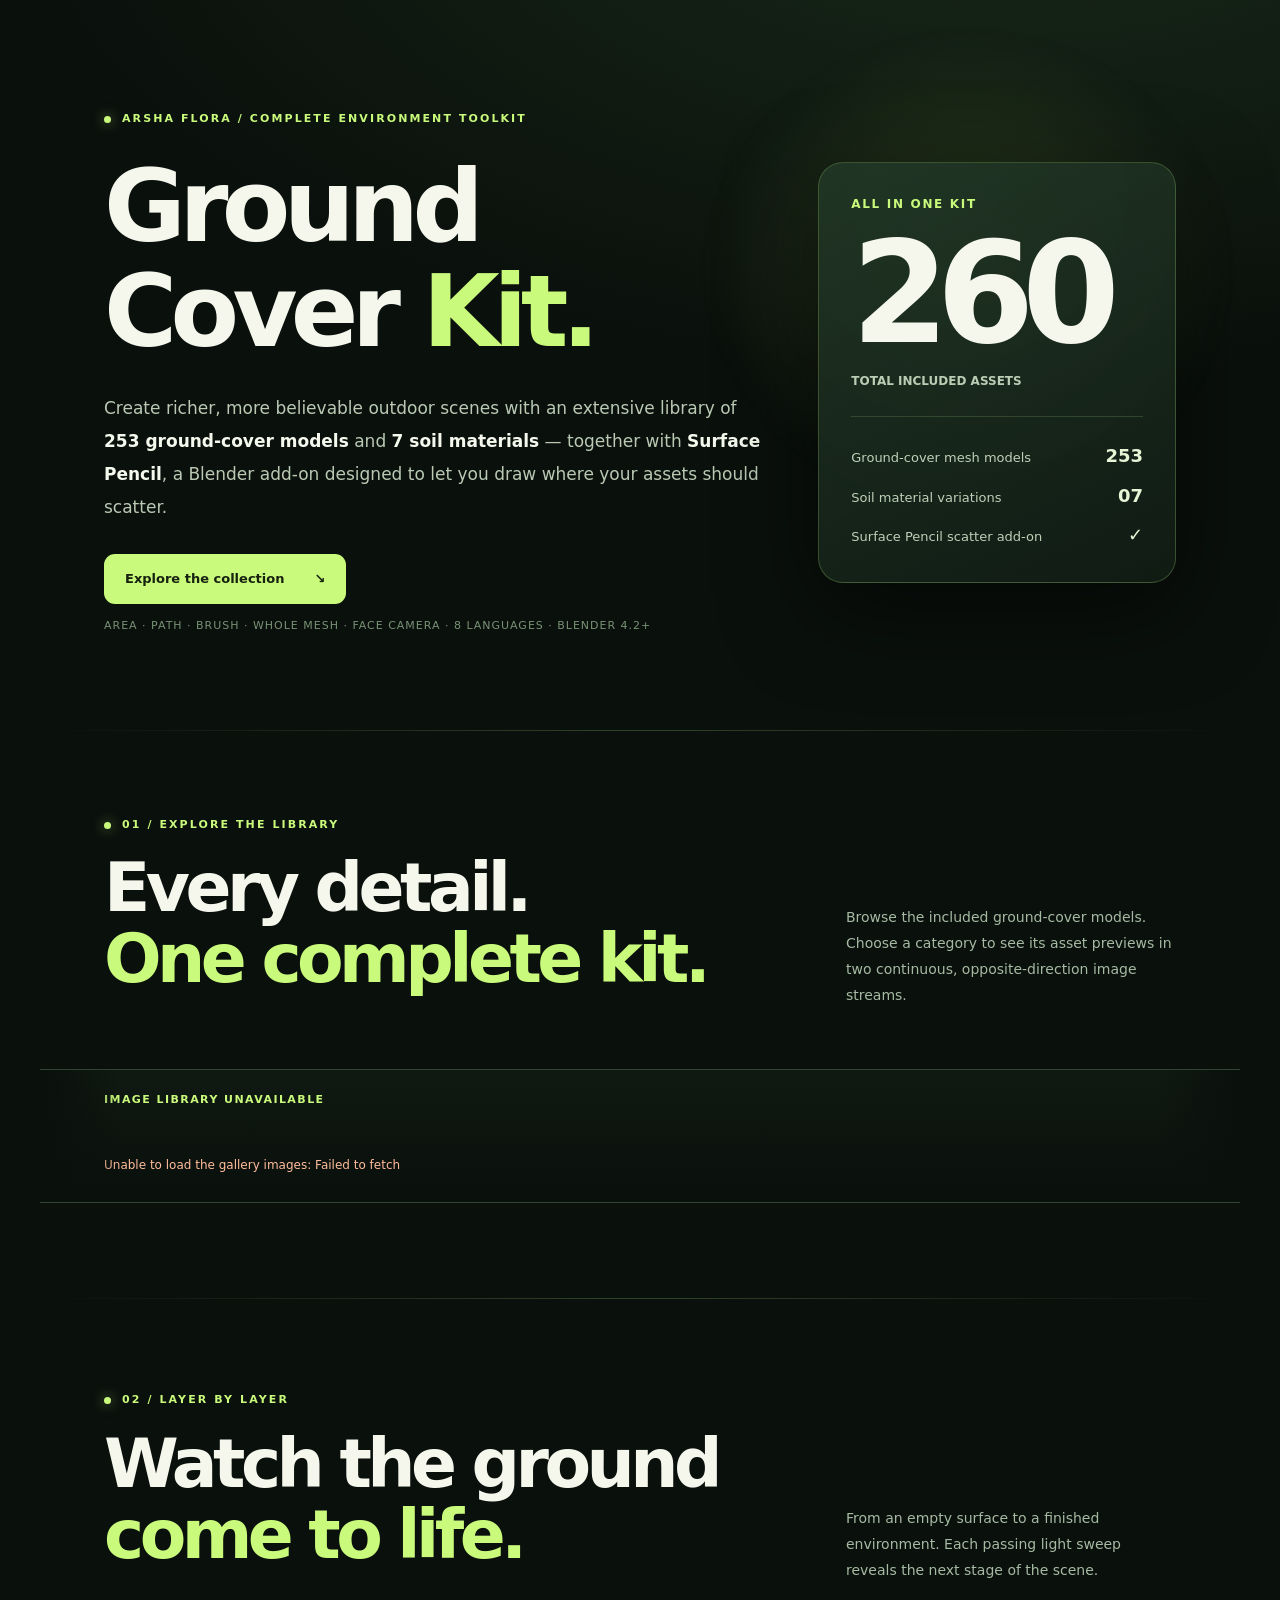
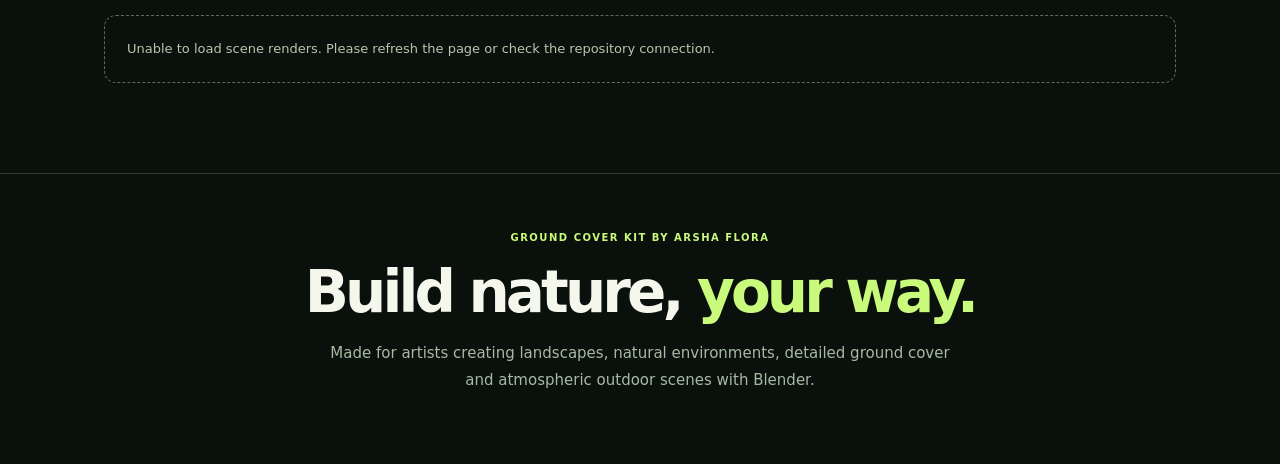
==== index.html @ 11ecc567 "Update index.html" ====
<!DOCTYPE html>
<html lang="en">
<head>
  <meta charset="UTF-8" />
  <meta name="viewport" content="width=device-width, initial-scale=1.0" />
  <meta name="theme-color" content="#0a100c" />
  <meta name="description" content="Ground Cover Kit by Arsha Flora — 253 ground-cover mesh assets, 7 soil materials, and the Surface Pencil scatter add-on for Blender." />
  <title>Ground Cover Kit | Create Natural Worlds in Blender</title>
  <style>
    :root{color-scheme:dark;--bg:#0a100c;--surface:#121c14;--surface2:#19271b;--green:#c9fa7b;--line:#344b35;--text:#f5f7ed;--muted:#a6baa3;--max:1200px}
    *{box-sizing:border-box}html{scroll-behavior:smooth}body{margin:0;font:15px/1.65 system-ui,-apple-system,"Segoe UI",Arial,sans-serif;color:var(--text);background:radial-gradient(ellipse 110% 35% at 80% -7%,#31542e5c,transparent 73%),var(--bg);overflow-x:hidden}button{font:inherit}button:focus-visible,a:focus-visible{outline:2px solid var(--green);outline-offset:4px}a{color:inherit;text-decoration:none}h1,h2,p{margin-top:0}
    .section{max-width:var(--max);margin:0 auto;padding:64px clamp(18px,5vw,68px)}
    .eyebrow{display:flex;align-items:center;gap:11px;color:var(--green);font-size:11px;letter-spacing:.19em;font-weight:800;text-transform:uppercase}.eyebrow .dot{width:7px;height:7px;border-radius:50%;background:var(--green);box-shadow:0 0 13px #c9fa7b9c}
    h1,h2{font-weight:850;line-height:1.05;letter-spacing:-.067em}h1{font-size:clamp(52px,7.8vw,104px);margin:27px 0}h2{font-size:clamp(35px,5.3vw,69px);margin:18px 0 18px}h1 em,h2 em{font-style:normal;color:var(--green)}
    .hero{padding-top:110px;padding-bottom:95px;position:relative;min-height:635px}.hero:after{content:"";position:absolute;right:1%;top:5%;width:min(45vw,520px);height:470px;z-index:-1;background:radial-gradient(ellipse,#779c4345,transparent 70%);filter:blur(14px)}
    .hero-inner{display:grid;grid-template-columns:1.3fr .7fr;gap:50px;align-items:center}.hero h1{max-width:850px}.hero-copy{max-width:675px;font-size:17px;line-height:1.95;color:#b9c9b4;margin-bottom:30px}.hero-copy strong{color:#f5f8ec}
    .hero-actions{display:flex;gap:13px;align-items:center;flex-wrap:wrap}.primary{display:inline-flex;align-items:center;gap:30px;padding:14px 21px;background:var(--green);color:#16210e;border-radius:11px;font-size:13px;font-weight:850;transition:transform .2s}.primary:hover{transform:translateY(-3px)}.fine-print{font-size:11px;color:#789175;letter-spacing:.09em}
    .hero-counter{border:1px solid #63844880;background:linear-gradient(155deg,#223827df,#111c14eb);border-radius:25px;padding:32px;box-shadow:0 25px 90px #0008;max-width:390px;justify-self:end;width:100%}.counter-mark{font-size:12px;color:var(--green);letter-spacing:.14em;text-transform:uppercase;font-weight:800}.counter-big{font-size:clamp(78px,11vw,148px);font-weight:900;line-height:1.12;letter-spacing:-.09em}.counter-sub{font-size:12px;color:#bbcdb4;font-weight:700}.counter-divider{height:1px;background:#6080525e;margin:24px 0}.counter-row{display:flex;justify-content:space-between;gap:20px;align-items:baseline;font-size:13px;color:#bed0b8;margin-top:10px}.counter-row strong{font-size:18px;color:#e7f4d6}
    .intro-rule{height:1px;border:0;background:linear-gradient(90deg,transparent,#55774880,transparent);max-width:var(--max);margin:0 auto}
    .section-head{display:flex;align-items:end;justify-content:space-between;gap:35px;margin-bottom:27px}.section-head>div{max-width:780px}.section-head>p{max-width:330px;color:var(--muted);font-size:14px;line-height:1.85;margin:0 0 4px}.gallery{padding-top:85px;padding-bottom:95px}.gallery .section-head{margin-bottom:30px}
    .tabs{display:flex;gap:10px;flex-wrap:wrap;margin:0 0 26px}.tab{border:1px solid #496448;background:linear-gradient(135deg,#1c2b1e,#141e16);border-radius:100px;color:#d1dfcb;display:flex;align-items:center;gap:9px;padding:11px 17px;font-weight:750;font-size:12px;cursor:pointer;transition:background .25s,border-color .25s,color .25s,transform .25s}.tab:hover{border-color:var(--green);color:#f0ffd6;transform:translateY(-1px)}.tab[aria-selected=true]{background:var(--green);color:#18240f;border-color:var(--green);box-shadow:0 5px 18px #c9fa7b22}.tab .count{background:#ffffff17;border-radius:20px;padding:1px 8px;font-size:10px}.tab[aria-selected=true] .count{background:#253a142b}
    .gallery-panel{border-top:1px solid #314333;border-bottom:1px solid #314333;padding:21px 0 27px;background:linear-gradient(180deg,#1522187d,transparent 95%);position:relative;margin:0 calc(-1 * clamp(18px,5vw,68px))}.gallery-panel:before,.gallery-panel:after{content:"";position:absolute;top:0;bottom:0;width:min(8%,80px);pointer-events:none;z-index:3}.gallery-panel:before{left:0;background:linear-gradient(90deg,var(--bg),transparent)}.gallery-panel:after{right:0;background:linear-gradient(270deg,var(--bg),transparent)}.panel-head{display:flex;justify-content:flex-start;align-items:center;margin:0 clamp(18px,5vw,68px) 17px;font-size:11px;font-weight:800;letter-spacing:.13em;color:#d9edd0}.panel-head .choice{color:var(--green)}
    .marquee{width:100%;overflow:hidden;display:flex;user-select:none;margin-bottom:14px}.marquee:last-of-type{margin-bottom:0}.track{display:flex;width:max-content;animation:slide-left var(--time,24s) linear infinite;will-change:transform}.track.reverse{animation-name:slide-right}.set{display:flex;flex:none;gap:13px;padding-right:13px}.tile{flex:none;position:relative;overflow:hidden;width:clamp(130px,15vw,186px);height:clamp(130px,15vw,186px);border:1px solid #4961456b;border-radius:16px;background:radial-gradient(ellipse at 54% 85%,#3d5835 0%,#1a2b1d 52%,#101b13 100%)}.tile img{width:100%;height:100%;object-fit:contain;display:block;filter:drop-shadow(0 8px 8px #0007);padding:8px}.tile:hover{border-color:#b7eb70}.tile:after{content:"";position:absolute;inset:0;border-radius:inherit;box-shadow:inset 0 0 30px #0003;pointer-events:none}
    @keyframes slide-left{from{transform:translateX(0)}to{transform:translateX(-50%)}}@keyframes slide-right{from{transform:translateX(-50%)}to{transform:translateX(0)}}
    .status{display:none;margin:16px clamp(18px,5vw,68px) 0;color:#a4b6a0;font-size:12px}.status.error{display:block;color:#ffbd9c}.skeleton{width:clamp(130px,15vw,186px);height:clamp(130px,15vw,186px);border-radius:16px;background:linear-gradient(90deg,#152219,#293f2b,#152219);background-size:200% 100%;animation:shimmer 1.5s ease-in-out infinite;flex:none}@keyframes shimmer{to{background-position:-200% 0}}
    .reveal-section{padding-top:92px;padding-bottom:90px}.scene-list{display:grid;gap:50px}.scene-block{border:1px solid #3d593b;border-radius:22px;background:linear-gradient(155deg,#172719,#0b110c);overflow:hidden;box-shadow:0 28px 76px #0006}.scene-caption{display:flex;justify-content:space-between;align-items:center;gap:15px;padding:19px clamp(15px,3vw,28px);border-bottom:1px solid #304b36;font-size:11px;letter-spacing:.13em;text-transform:uppercase;font-weight:800;color:#bad1af}.scene-caption .scene-num{color:var(--green)}.scene-caption .progress-label{color:#c9fa7b}.scene-image{position:relative;aspect-ratio:16/9;background:#101c14;overflow:hidden;isolation:isolate}.scene-image img{display:block;position:absolute;inset:0;width:100%;height:100%;object-fit:contain}.scene-image .next-shot{clip-path:inset(0 100% 0 0);will-change:clip-path;z-index:2}.scene-image .wipe-line{position:absolute;left:0;top:0;bottom:0;width:3px;background:#d5ff9a;box-shadow:0 0 14px 4px #c9fa7b99,0 0 36px 8px #aef66b4a;opacity:0;z-index:3;pointer-events:none;transform:translateX(-5px);will-change:left}.scene-image.is-wiping .next-shot{transition:clip-path 1.05s cubic-bezier(.5,0,.5,1);clip-path:inset(0 0 0 0)}.scene-image.is-wiping .wipe-line{opacity:1;left:100%;transition:left 1.05s cubic-bezier(.5,0,.5,1)}.scene-image .scene-shine{position:absolute;inset:0;z-index:4;pointer-events:none;box-shadow:inset 0 0 75px #050a0780}.scene-image .scene-loading{position:absolute;inset:0;display:grid;place-items:center;z-index:1;font-size:13px;color:#acbea4;letter-spacing:.04em}.scene-image.loaded .scene-loading{display:none}.scene-footer{display:flex;gap:7px;justify-content:center;padding:16px;border-top:1px solid #2c432e}.scene-footer .step-dot{width:24px;height:3px;border-radius:9px;background:#40513a;transition:background .3s,width .3s}.scene-footer .step-dot.active{width:43px;background:var(--green)}
    .last-banner{padding:50px clamp(20px,5vw,60px) 70px;text-align:center;border-top:1px solid #2e412f}.last-banner strong{color:var(--green);letter-spacing:.15em;font-size:10px;text-transform:uppercase}.last-banner h2{font-size:clamp(34px,5vw,58px);margin:14px auto 17px}.last-banner p{color:var(--muted);max-width:650px;margin:0 auto;line-height:1.8}
    .data-error{border:1px dashed #5c6d55;border-radius:12px;padding:22px;color:#b5c8ae;font-size:13px}.data-error code{color:var(--green)}
    @media(max-width:800px){.hero-inner{grid-template-columns:1fr;gap:24px}.hero-counter{justify-self:start;max-width:520px}.hero{padding-top:65px;padding-bottom:55px;min-height:0}.hero-counter .counter-big{font-size:95px}.section-head{display:block}.section-head>p{margin-top:19px;max-width:650px}.section{padding-top:52px;padding-bottom:48px}.scene-list{gap:26px}}
    @media(max-width:540px){h1{font-size:clamp(45px,12vw,66px)}h2{font-size:38px}.hero-copy{font-size:15px}.hero-counter{padding:22px}.counter-big{font-size:80px!important}.gallery-panel{padding-top:17px;padding-bottom:18px}.tab{font-size:11px;padding:9px 12px}.tile,.skeleton{width:126px;height:126px;border-radius:13px}.set{gap:9px;padding-right:9px}.marquee{margin-bottom:10px}.scene-caption{font-size:9px}.scene-footer .step-dot{width:14px}.scene-footer .step-dot.active{width:27px}}
    @media(prefers-reduced-motion:reduce){html{scroll-behavior:auto}.track{animation:none!important}.marquee{overflow:auto;scrollbar-width:thin}.track .set:last-child{display:none}.skeleton{animation:none}.scene-image.is-wiping .next-shot,.scene-image.is-wiping .wipe-line{transition:none!important}}
  </style>
</head>
<body>
<main>
  <section id="top" class="section hero" aria-labelledby="site-title">
    <div class="hero-inner">
      <div>
        <div class="eyebrow"><span class="dot"></span> ARSHA FLORA / COMPLETE ENVIRONMENT TOOLKIT</div>
        <h1 id="site-title">Ground Cover <em>Kit.</em></h1>
        <p class="hero-copy">Create richer, more believable outdoor scenes with an extensive library of <strong>253 ground-cover models</strong> and <strong>7 soil materials</strong> — together with <strong>Surface Pencil</strong>, a Blender add-on designed to let you draw where your assets should scatter.</p>
        <div class="hero-actions"><a class="primary" href="#gallery">Explore the collection <span aria-hidden="true">↘</span></a><span class="fine-print">AREA · PATH · BRUSH · WHOLE MESH · FACE CAMERA · 8 LANGUAGES · BLENDER 4.2+</span></div>
      </div>
      <aside class="hero-counter" aria-label="What's included">
        <div class="counter-mark">ALL IN ONE KIT</div><div class="counter-big">260</div><div class="counter-sub">TOTAL INCLUDED ASSETS</div>
        <div class="counter-divider"></div><div class="counter-row"><span>Ground-cover mesh models</span><strong>253</strong></div><div class="counter-row"><span>Soil material variations</span><strong>07</strong></div><div class="counter-row"><span>Surface Pencil scatter add-on</span><strong>✓</strong></div>
      </aside>
    </div>
  </section>
  <hr class="intro-rule" />
  <section id="gallery" class="section gallery" aria-labelledby="gallery-title">
    <div class="section-head"><div><div class="eyebrow"><span class="dot"></span> 01 / EXPLORE THE LIBRARY</div><h2 id="gallery-title">Every detail.<br><em>One complete kit.</em></h2></div><p>Browse the included ground-cover models. Choose a category to see its asset previews in two continuous, opposite-direction image streams.</p></div>
    <div id="category-tabs" class="tabs" role="tablist" aria-label="Asset categories"></div>
    <div id="gallery-panel" class="gallery-panel" role="tabpanel" aria-live="off">
      <div class="panel-head"><span class="choice" id="active-category">LOADING LIBRARY</span></div>
      <div class="marquee"><div id="track-one" class="track" style="--time:24s"><div class="set"><div class="skeleton"></div><div class="skeleton"></div><div class="skeleton"></div><div class="skeleton"></div></div></div></div>
      <div class="marquee"><div id="track-two" class="track reverse" style="--time:24s"><div class="set"><div class="skeleton"></div><div class="skeleton"></div><div class="skeleton"></div><div class="skeleton"></div></div></div></div>
      <div id="gallery-status" class="status" role="status"></div>
    </div>
  </section>
  <hr class="intro-rule" />
  <section id="scene-builds" class="section reveal-section" aria-labelledby="reveal-title">
    <div class="section-head"><div><div class="eyebrow"><span class="dot"></span> 02 / LAYER BY LAYER</div><h2 id="reveal-title">Watch the ground<br><em>come to life.</em></h2></div><p>From an empty surface to a finished environment. Each passing light sweep reveals the next stage of the scene.</p></div>
    <div id="scene-list" class="scene-list"><div class="data-error" id="render-loading">Loading scene renders…</div></div>
  </section>
  <footer class="last-banner"><strong>GROUND COVER KIT BY ARSHA FLORA</strong><h2>Build nature, <em>your way.</em></h2><p>Made for artists creating landscapes, natural environments, detailed ground cover and atmospheric outdoor scenes with Blender.</p></footer>
</main>
<script>
(()=>{
  'use strict';
  const OWNER='Arsha-flora', REPO='op-sys-on-circuit', BRANCH='main';
  const CATEGORIES_ROOT='assets/categories/';
  const RENDERS_ROOT='assets/';
  const IMAGE_TYPES=/\.(webp|png|jpe?g|avif|gif)$/i;
  const natural=new Intl.Collator('en',{numeric:true,sensitivity:'base'});
  const assetURL=p=>'./'+p.split('/').map(encodeURIComponent).join('/');
  const isRefresh=new URLSearchParams(location.search).has('refresh');
  const CACHE_NAME='gck_tree_v3'; const CACHE_MS=15*60*1000;

  const logError=e=>console.warn('[Ground Cover Kit]',e);
  async function getRepoTree(){
    if(!isRefresh){try{const stored=JSON.parse(localStorage.getItem(CACHE_NAME));if(stored&&Date.now()-stored.saved<CACHE_MS&&stored.tree?.length)return stored.tree;}catch{}}
    const url='https://api.github.com/repos/'+OWNER+'/'+REPO+'/git/trees/'+BRANCH+'?recursive=1';
    const response=await fetch(url,{headers:{Accept:'application/vnd.github+json'},cache:'no-cache'});
    if(!response.ok)throw new Error(response.status===403?'GitHub API rate limit reached. Please reload shortly.':'GitHub returned '+response.status);
    const json=await response.json();if(json.truncated)throw new Error('The repository file list is incomplete.');
    const entries=(json.tree||[]).filter(f=>f.type==='blob'&&IMAGE_TYPES.test(f.path)).map(f=>f.path);
    try{localStorage.setItem(CACHE_NAME,JSON.stringify({saved:Date.now(),tree:entries}));}catch{}
    return entries;
  }
  function collectCategories(paths){
    const found=new Map();
    for(const path of paths){if(!path.startsWith(CATEGORIES_ROOT))continue;
      const tail=path.slice(CATEGORIES_ROOT.length);const slash=tail.indexOf('/');if(slash<1||tail.slice(slash+1).includes('/'))continue;
      const folder=tail.slice(0,slash);if(!found.has(folder))found.set(folder,[]);found.get(folder).push(path);
    }
    return [...found].sort((a,b)=>natural.compare(a[0],b[0])).map(([name,images])=>({name,images:images.sort((a,b)=>natural.compare(a.split('/').pop(),b.split('/').pop()))}));
  }
  function collectScenes(paths){
    const groups=new Map();
    for(const path of paths){
      if(!path.startsWith(RENDERS_ROOT))continue;
      const tail=path.slice(RENDERS_ROOT.length);const slash=tail.indexOf('/');if(slash<1||tail.slice(slash+1).includes('/'))continue;
      const folder=tail.slice(0,slash);
      if(!/^render\d+$/i.test(folder))continue;
      if(!groups.has(folder))groups.set(folder,[]);groups.get(folder).push(path);
    }
    return [...groups].sort((a,b)=>natural.compare(a[0],b[0])).map(([folder,images])=>({folder,images:images.sort((a,b)=>natural.compare(a.split('/').pop(),b.split('/').pop()))}));
  }

  // Two opposing, continuously animated picture trains.
  const tabs=document.getElementById('category-tabs');const title=document.getElementById('active-category');const status=document.getElementById('gallery-status');
  const tracks=[document.getElementById('track-one'),document.getElementById('track-two')];
  function makeTile(path,index){const el=document.createElement('div');el.className='tile';const image=document.createElement('img');image.src=assetURL(path);image.alt=path.split('/').pop().replace(/\.[^.]+$/,'');image.decoding='async';image.loading=index<7?'eager':'lazy';image.onerror=()=>{el.style.opacity='.3';image.alt='Image unavailable';};el.append(image);return el;}
  function drawTrack(track,images){track.replaceChildren();if(!images.length)return;
    const tilesCount=Math.max(9,images.length);const imagesLooped=Array.from({length:tilesCount},(_,i)=>images[i%images.length]);
    const set=document.createElement('div');set.className='set';imagesLooped.forEach((path,i)=>set.append(makeTile(path,i)));
    const clone=set.cloneNode(true);clone.setAttribute('aria-hidden','true');track.append(set,clone);
    const tileSize=innerWidth<540?126:Math.min(186,Math.max(130,innerWidth*.15));
    // 1.5x faster than the original track calculation.
    const oldSeconds=Math.max(26,tilesCount*(tileSize+13)/34);
    track.style.setProperty('--time',(oldSeconds/1.5).toFixed(2)+'s');
  }
  function showCategories(categories){
    if(!categories.length){title.textContent='NO CATEGORIES FOUND';status.classList.add('error');status.textContent='No WebP images found under assets/categories/. The folder names become the category buttons.';tracks.forEach(x=>x.replaceChildren());return;}
    const selected=categories.slice(0,6); const activate=i=>{const c=selected[i];title.textContent=c.name.toUpperCase();[...tabs.children].forEach((b,j)=>b.setAttribute('aria-selected',String(i===j)));
      const odd=c.images.filter((_,k)=>k%2===0),even=c.images.filter((_,k)=>k%2===1);
      drawTrack(tracks[0],odd.length?odd:c.images);drawTrack(tracks[1],even.length?even:c.images);
    };
    selected.forEach((c,i)=>{const b=document.createElement('button');b.className='tab';b.type='button';b.setAttribute('role','tab');b.setAttribute('aria-controls','gallery-panel');b.setAttribute('aria-selected',String(i===0));b.append(document.createTextNode(c.name+' '));const count=document.createElement('span');count.className='count';count.textContent=c.images.length;b.append(count);b.onclick=()=>activate(i);tabs.append(b);});
    activate(0);
  }

  // Layer-by-layer scene builder. Every renderN folder becomes a stacked player.
  const sceneList=document.getElementById('scene-list');
  const wait=ms=>new Promise(resolve=>setTimeout(resolve,ms));
  function loadImage(path){return new Promise((resolve,reject)=>{const image=new Image();image.onload=()=>resolve(image);image.onerror=()=>reject(new Error('Could not load '+path));image.src=assetURL(path);});}
  function makeScene(scene,i){
    const node=document.createElement('article');node.className='scene-block';
    const header=document.createElement('div');header.className='scene-caption';
    const name=document.createElement('span');name.className='scene-num';name.textContent='SCENE '+String(i+1).padStart(2,'0');
    const count=document.createElement('span');count.className='progress-label';count.textContent='STEP 01 / '+String(scene.images.length).padStart(2,'0');
    header.append(name,count);
    const stage=document.createElement('div');stage.className='scene-image';
    const loading=document.createElement('div');loading.className='scene-loading';loading.textContent='LOADING SCENE';
    const base=document.createElement('img');base.className='base-shot';base.alt='Scene build stage 1';
    const next=document.createElement('img');next.className='next-shot';next.alt='';next.setAttribute('aria-hidden','true');
    const line=document.createElement('div');line.className='wipe-line';
    const shine=document.createElement('div');shine.className='scene-shine';
    stage.append(loading,base,next,line,shine);
    const footer=document.createElement('div');footer.className='scene-footer';footer.setAttribute('aria-label','Scene build progression');
    const dots=scene.images.map((_,k)=>{const d=document.createElement('span');d.className='step-dot';d.classList.toggle('active',k===0);footer.append(d);return d;});
    node.append(header,stage,footer);sceneList.append(node);
    const reduced=matchMedia('(prefers-reduced-motion: reduce)').matches;
    let active=false,running=false,disposed=false,current=0;
    const updateProgress=k=>{count.textContent='STEP '+String(k+1).padStart(2,'0')+' / '+String(scene.images.length).padStart(2,'0');dots.forEach((d,j)=>d.classList.toggle('active',j===k));};
    async function loadFirst(){try{const first=await loadImage(scene.images[0]);base.src=first.src;stage.style.aspectRatio=first.naturalWidth+' / '+first.naturalHeight;stage.classList.add('loaded');}catch(e){loading.textContent='Scene image unavailable';logError(e);}}
    async function animate(){if(running||disposed||reduced||scene.images.length<2)return;running=true;
      while(active&&!disposed){
        await wait(1500);if(!active||disposed)break;
        const nextIndex=(current+1)%scene.images.length;
        if(nextIndex===0){current=0;base.src=assetURL(scene.images[0]);updateProgress(current);await wait(1500);continue;}
        let loaded;try{loaded=await loadImage(scene.images[nextIndex]);}catch(e){logError(e);await wait(1800);continue;}
        if(!active||disposed)break;
        stage.classList.remove('is-wiping');next.src=loaded.src;next.style.clipPath='inset(0 100% 0 0)';line.style.left='0';line.style.opacity='0';
        // Flush initial state, then start sweeping the reveal line across the render.
        await new Promise(resolve=>requestAnimationFrame(()=>requestAnimationFrame(resolve)));
        if(!active||disposed)break;
        next.style.clipPath='';line.style.left='';line.style.opacity='';stage.classList.add('is-wiping');
        await wait(1130);
        base.src=loaded.src;current=nextIndex;updateProgress(current);
        stage.classList.remove('is-wiping');next.style.clipPath='inset(0 100% 0 0)';next.removeAttribute('src');line.style.left='0';line.style.opacity='0';
      }
      running=false;
    }
    loadFirst().then(()=>{if(reduced&&scene.images.length>1){base.src=assetURL(scene.images[scene.images.length-1]);updateProgress(scene.images.length-1);}});
    if('IntersectionObserver' in window){const observer=new IntersectionObserver(entries=>{active=entries[0].isIntersecting;if(active)animate();},{rootMargin:'50px 0px',threshold:0.02});observer.observe(node);}
    else{active=true;animate();}
  }
  function showScenes(scenes){sceneList.replaceChildren();
    if(!scenes.length){const el=document.createElement('div');el.className='data-error';el.innerHTML='No render sequences found yet. Add numbered images to <code>assets/render1/</code>.';sceneList.append(el);return;}
    scenes.forEach(makeScene);
  }
  getRepoTree().then(paths=>{showCategories(collectCategories(paths));showScenes(collectScenes(paths));}).catch(e=>{
    status.classList.add('error');status.textContent='Unable to load the gallery images: '+e.message;
    title.textContent='IMAGE LIBRARY UNAVAILABLE';tracks.forEach(x=>x.replaceChildren());sceneList.innerHTML='<div class="data-error">Unable to load scene renders. Please refresh the page or check the repository connection.</div>';
    logError(e);
  });
})();
</script>
</body>
</html>
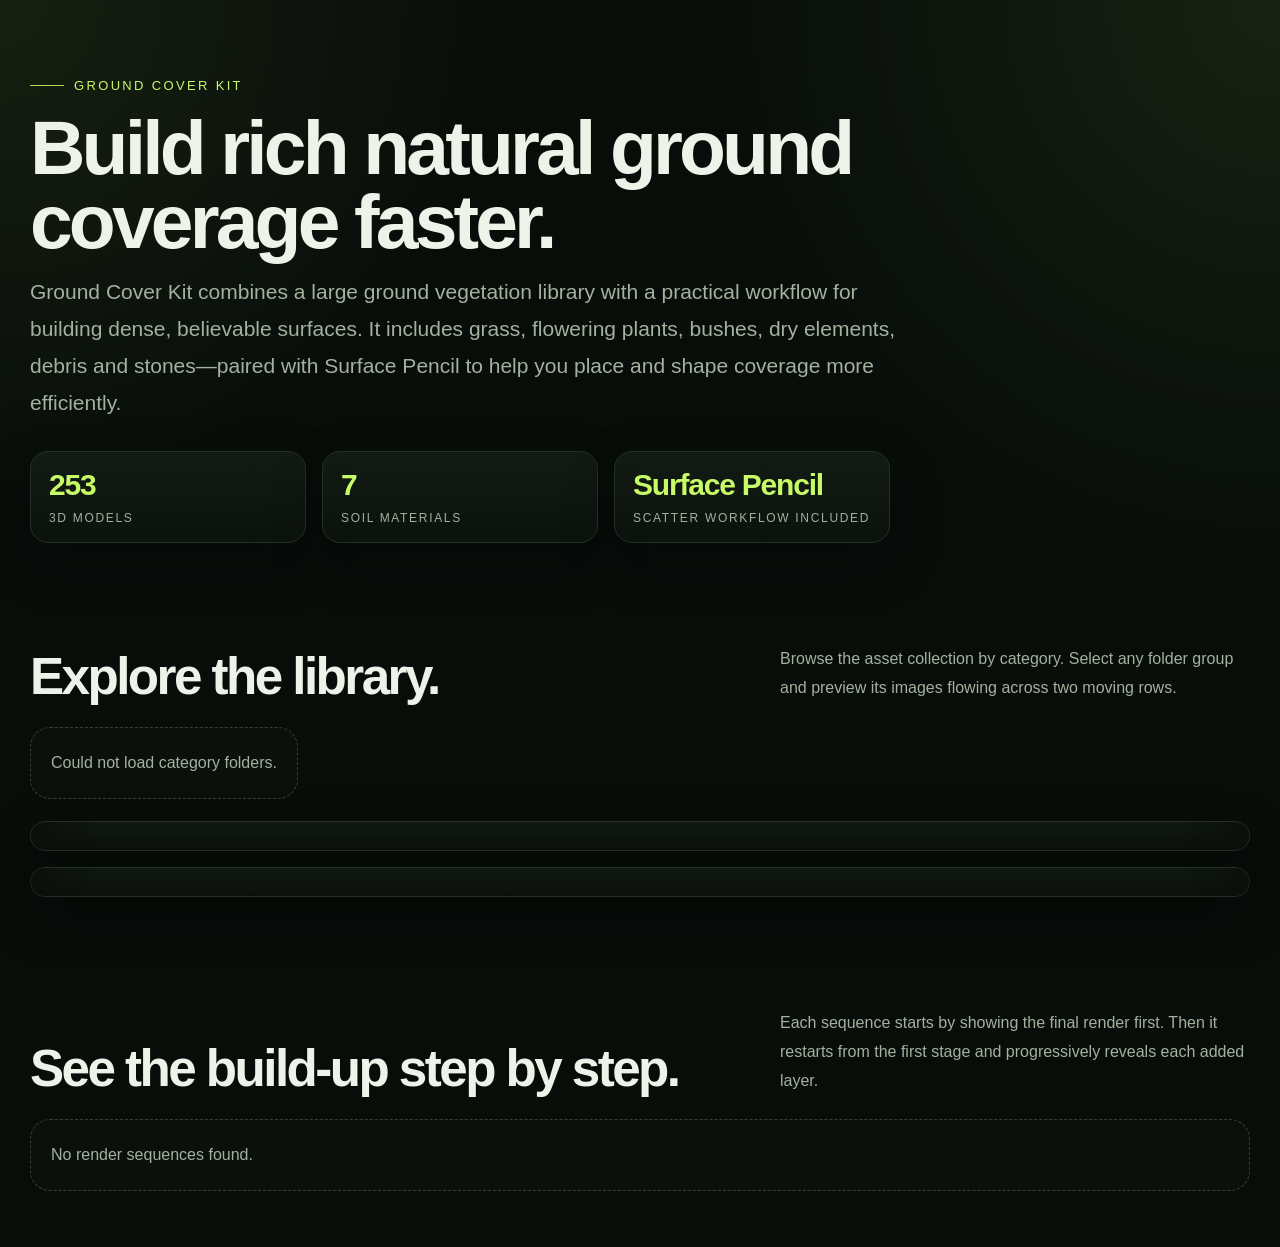
==== commit 6abde368: "." ====
--- a/index.html
+++ b/index.html
@@ -1,192 +1,783 @@
-<!DOCTYPE html>
+<!doctype html>
 <html lang="en">
 <head>
-  <meta charset="UTF-8" />
-  <meta name="viewport" content="width=device-width, initial-scale=1.0" />
-  <meta name="theme-color" content="#0a100c" />
-  <meta name="description" content="Ground Cover Kit by Arsha Flora — 253 ground-cover mesh assets, 7 soil materials, and the Surface Pencil scatter add-on for Blender." />
-  <title>Ground Cover Kit | Create Natural Worlds in Blender</title>
+  <meta charset="utf-8">
+  <meta name="viewport" content="width=device-width, initial-scale=1">
+  <title>Ground Cover Kit</title>
+  <meta name="description" content="Ground Cover Kit by Arsha Flora - vegetation assets and Surface Pencil workflow showcase.">
   <style>
-    :root{color-scheme:dark;--bg:#0a100c;--surface:#121c14;--surface2:#19271b;--green:#c9fa7b;--line:#344b35;--text:#f5f7ed;--muted:#a6baa3;--max:1200px}
-    *{box-sizing:border-box}html{scroll-behavior:smooth}body{margin:0;font:15px/1.65 system-ui,-apple-system,"Segoe UI",Arial,sans-serif;color:var(--text);background:radial-gradient(ellipse 110% 35% at 80% -7%,#31542e5c,transparent 73%),var(--bg);overflow-x:hidden}button{font:inherit}button:focus-visible,a:focus-visible{outline:2px solid var(--green);outline-offset:4px}a{color:inherit;text-decoration:none}h1,h2,p{margin-top:0}
-    .section{max-width:var(--max);margin:0 auto;padding:64px clamp(18px,5vw,68px)}
-    .eyebrow{display:flex;align-items:center;gap:11px;color:var(--green);font-size:11px;letter-spacing:.19em;font-weight:800;text-transform:uppercase}.eyebrow .dot{width:7px;height:7px;border-radius:50%;background:var(--green);box-shadow:0 0 13px #c9fa7b9c}
-    h1,h2{font-weight:850;line-height:1.05;letter-spacing:-.067em}h1{font-size:clamp(52px,7.8vw,104px);margin:27px 0}h2{font-size:clamp(35px,5.3vw,69px);margin:18px 0 18px}h1 em,h2 em{font-style:normal;color:var(--green)}
-    .hero{padding-top:110px;padding-bottom:95px;position:relative;min-height:635px}.hero:after{content:"";position:absolute;right:1%;top:5%;width:min(45vw,520px);height:470px;z-index:-1;background:radial-gradient(ellipse,#779c4345,transparent 70%);filter:blur(14px)}
-    .hero-inner{display:grid;grid-template-columns:1.3fr .7fr;gap:50px;align-items:center}.hero h1{max-width:850px}.hero-copy{max-width:675px;font-size:17px;line-height:1.95;color:#b9c9b4;margin-bottom:30px}.hero-copy strong{color:#f5f8ec}
-    .hero-actions{display:flex;gap:13px;align-items:center;flex-wrap:wrap}.primary{display:inline-flex;align-items:center;gap:30px;padding:14px 21px;background:var(--green);color:#16210e;border-radius:11px;font-size:13px;font-weight:850;transition:transform .2s}.primary:hover{transform:translateY(-3px)}.fine-print{font-size:11px;color:#789175;letter-spacing:.09em}
-    .hero-counter{border:1px solid #63844880;background:linear-gradient(155deg,#223827df,#111c14eb);border-radius:25px;padding:32px;box-shadow:0 25px 90px #0008;max-width:390px;justify-self:end;width:100%}.counter-mark{font-size:12px;color:var(--green);letter-spacing:.14em;text-transform:uppercase;font-weight:800}.counter-big{font-size:clamp(78px,11vw,148px);font-weight:900;line-height:1.12;letter-spacing:-.09em}.counter-sub{font-size:12px;color:#bbcdb4;font-weight:700}.counter-divider{height:1px;background:#6080525e;margin:24px 0}.counter-row{display:flex;justify-content:space-between;gap:20px;align-items:baseline;font-size:13px;color:#bed0b8;margin-top:10px}.counter-row strong{font-size:18px;color:#e7f4d6}
-    .intro-rule{height:1px;border:0;background:linear-gradient(90deg,transparent,#55774880,transparent);max-width:var(--max);margin:0 auto}
-    .section-head{display:flex;align-items:end;justify-content:space-between;gap:35px;margin-bottom:27px}.section-head>div{max-width:780px}.section-head>p{max-width:330px;color:var(--muted);font-size:14px;line-height:1.85;margin:0 0 4px}.gallery{padding-top:85px;padding-bottom:95px}.gallery .section-head{margin-bottom:30px}
-    .tabs{display:flex;gap:10px;flex-wrap:wrap;margin:0 0 26px}.tab{border:1px solid #496448;background:linear-gradient(135deg,#1c2b1e,#141e16);border-radius:100px;color:#d1dfcb;display:flex;align-items:center;gap:9px;padding:11px 17px;font-weight:750;font-size:12px;cursor:pointer;transition:background .25s,border-color .25s,color .25s,transform .25s}.tab:hover{border-color:var(--green);color:#f0ffd6;transform:translateY(-1px)}.tab[aria-selected=true]{background:var(--green);color:#18240f;border-color:var(--green);box-shadow:0 5px 18px #c9fa7b22}.tab .count{background:#ffffff17;border-radius:20px;padding:1px 8px;font-size:10px}.tab[aria-selected=true] .count{background:#253a142b}
-    .gallery-panel{border-top:1px solid #314333;border-bottom:1px solid #314333;padding:21px 0 27px;background:linear-gradient(180deg,#1522187d,transparent 95%);position:relative;margin:0 calc(-1 * clamp(18px,5vw,68px))}.gallery-panel:before,.gallery-panel:after{content:"";position:absolute;top:0;bottom:0;width:min(8%,80px);pointer-events:none;z-index:3}.gallery-panel:before{left:0;background:linear-gradient(90deg,var(--bg),transparent)}.gallery-panel:after{right:0;background:linear-gradient(270deg,var(--bg),transparent)}.panel-head{display:flex;justify-content:flex-start;align-items:center;margin:0 clamp(18px,5vw,68px) 17px;font-size:11px;font-weight:800;letter-spacing:.13em;color:#d9edd0}.panel-head .choice{color:var(--green)}
-    .marquee{width:100%;overflow:hidden;display:flex;user-select:none;margin-bottom:14px}.marquee:last-of-type{margin-bottom:0}.track{display:flex;width:max-content;animation:slide-left var(--time,24s) linear infinite;will-change:transform}.track.reverse{animation-name:slide-right}.set{display:flex;flex:none;gap:13px;padding-right:13px}.tile{flex:none;position:relative;overflow:hidden;width:clamp(130px,15vw,186px);height:clamp(130px,15vw,186px);border:1px solid #4961456b;border-radius:16px;background:radial-gradient(ellipse at 54% 85%,#3d5835 0%,#1a2b1d 52%,#101b13 100%)}.tile img{width:100%;height:100%;object-fit:contain;display:block;filter:drop-shadow(0 8px 8px #0007);padding:8px}.tile:hover{border-color:#b7eb70}.tile:after{content:"";position:absolute;inset:0;border-radius:inherit;box-shadow:inset 0 0 30px #0003;pointer-events:none}
-    @keyframes slide-left{from{transform:translateX(0)}to{transform:translateX(-50%)}}@keyframes slide-right{from{transform:translateX(-50%)}to{transform:translateX(0)}}
-    .status{display:none;margin:16px clamp(18px,5vw,68px) 0;color:#a4b6a0;font-size:12px}.status.error{display:block;color:#ffbd9c}.skeleton{width:clamp(130px,15vw,186px);height:clamp(130px,15vw,186px);border-radius:16px;background:linear-gradient(90deg,#152219,#293f2b,#152219);background-size:200% 100%;animation:shimmer 1.5s ease-in-out infinite;flex:none}@keyframes shimmer{to{background-position:-200% 0}}
-    .reveal-section{padding-top:92px;padding-bottom:90px}.scene-list{display:grid;gap:50px}.scene-block{border:1px solid #3d593b;border-radius:22px;background:linear-gradient(155deg,#172719,#0b110c);overflow:hidden;box-shadow:0 28px 76px #0006}.scene-caption{display:flex;justify-content:space-between;align-items:center;gap:15px;padding:19px clamp(15px,3vw,28px);border-bottom:1px solid #304b36;font-size:11px;letter-spacing:.13em;text-transform:uppercase;font-weight:800;color:#bad1af}.scene-caption .scene-num{color:var(--green)}.scene-caption .progress-label{color:#c9fa7b}.scene-image{position:relative;aspect-ratio:16/9;background:#101c14;overflow:hidden;isolation:isolate}.scene-image img{display:block;position:absolute;inset:0;width:100%;height:100%;object-fit:contain}.scene-image .next-shot{clip-path:inset(0 100% 0 0);will-change:clip-path;z-index:2}.scene-image .wipe-line{position:absolute;left:0;top:0;bottom:0;width:3px;background:#d5ff9a;box-shadow:0 0 14px 4px #c9fa7b99,0 0 36px 8px #aef66b4a;opacity:0;z-index:3;pointer-events:none;transform:translateX(-5px);will-change:left}.scene-image.is-wiping .next-shot{transition:clip-path 1.05s cubic-bezier(.5,0,.5,1);clip-path:inset(0 0 0 0)}.scene-image.is-wiping .wipe-line{opacity:1;left:100%;transition:left 1.05s cubic-bezier(.5,0,.5,1)}.scene-image .scene-shine{position:absolute;inset:0;z-index:4;pointer-events:none;box-shadow:inset 0 0 75px #050a0780}.scene-image .scene-loading{position:absolute;inset:0;display:grid;place-items:center;z-index:1;font-size:13px;color:#acbea4;letter-spacing:.04em}.scene-image.loaded .scene-loading{display:none}.scene-footer{display:flex;gap:7px;justify-content:center;padding:16px;border-top:1px solid #2c432e}.scene-footer .step-dot{width:24px;height:3px;border-radius:9px;background:#40513a;transition:background .3s,width .3s}.scene-footer .step-dot.active{width:43px;background:var(--green)}
-    .last-banner{padding:50px clamp(20px,5vw,60px) 70px;text-align:center;border-top:1px solid #2e412f}.last-banner strong{color:var(--green);letter-spacing:.15em;font-size:10px;text-transform:uppercase}.last-banner h2{font-size:clamp(34px,5vw,58px);margin:14px auto 17px}.last-banner p{color:var(--muted);max-width:650px;margin:0 auto;line-height:1.8}
-    .data-error{border:1px dashed #5c6d55;border-radius:12px;padding:22px;color:#b5c8ae;font-size:13px}.data-error code{color:var(--green)}
-    @media(max-width:800px){.hero-inner{grid-template-columns:1fr;gap:24px}.hero-counter{justify-self:start;max-width:520px}.hero{padding-top:65px;padding-bottom:55px;min-height:0}.hero-counter .counter-big{font-size:95px}.section-head{display:block}.section-head>p{margin-top:19px;max-width:650px}.section{padding-top:52px;padding-bottom:48px}.scene-list{gap:26px}}
-    @media(max-width:540px){h1{font-size:clamp(45px,12vw,66px)}h2{font-size:38px}.hero-copy{font-size:15px}.hero-counter{padding:22px}.counter-big{font-size:80px!important}.gallery-panel{padding-top:17px;padding-bottom:18px}.tab{font-size:11px;padding:9px 12px}.tile,.skeleton{width:126px;height:126px;border-radius:13px}.set{gap:9px;padding-right:9px}.marquee{margin-bottom:10px}.scene-caption{font-size:9px}.scene-footer .step-dot{width:14px}.scene-footer .step-dot.active{width:27px}}
-    @media(prefers-reduced-motion:reduce){html{scroll-behavior:auto}.track{animation:none!important}.marquee{overflow:auto;scrollbar-width:thin}.track .set:last-child{display:none}.skeleton{animation:none}.scene-image.is-wiping .next-shot,.scene-image.is-wiping .wipe-line{transition:none!important}}
+    :root{
+      --bg:#080d0a;
+      --bg-soft:#101811;
+      --bg-soft-2:#121d14;
+      --line:#223124;
+      --text:#edf3e8;
+      --muted:#a3b19f;
+      --accent:#c6fa67;
+      --accent-2:#9dd94b;
+      --radius:22px;
+      --shadow:0 20px 50px rgba(0,0,0,.28);
+      --maxw:1220px;
+    }
+
+    *{box-sizing:border-box}
+    html{scroll-behavior:smooth}
+    body{
+      margin:0;
+      background:
+        radial-gradient(circle at top right, rgba(132,190,72,.12), transparent 32%),
+        radial-gradient(circle at top left, rgba(198,250,103,.08), transparent 28%),
+        var(--bg);
+      color:var(--text);
+      font-family:Arial, Helvetica, sans-serif;
+    }
+
+    img{display:block;max-width:100%}
+    a{text-decoration:none;color:inherit}
+
+    .wrap{
+      width:min(var(--maxw), calc(100% - 32px));
+      margin-inline:auto;
+    }
+
+    .section{
+      padding:56px 0;
+    }
+
+    .hero{
+      padding:72px 0 46px;
+    }
+
+    .eyebrow{
+      display:inline-flex;
+      align-items:center;
+      gap:10px;
+      color:var(--accent);
+      font-size:13px;
+      letter-spacing:.18em;
+      text-transform:uppercase;
+      margin-bottom:18px;
+    }
+
+    .eyebrow::before{
+      content:"";
+      width:34px;
+      height:1px;
+      background:var(--accent);
+      opacity:.85;
+    }
+
+    h1{
+      margin:0 0 16px;
+      font-size:clamp(40px, 6vw, 78px);
+      line-height:.96;
+      letter-spacing:-.05em;
+      max-width:850px;
+    }
+
+    .hero p{
+      margin:0;
+      max-width:900px;
+      color:var(--muted);
+      font-size:clamp(16px, 2.2vw, 21px);
+      line-height:1.75;
+    }
+
+    .stats{
+      display:grid;
+      grid-template-columns:repeat(3, minmax(0, 1fr));
+      gap:16px;
+      margin-top:30px;
+      max-width:860px;
+    }
+
+    .stat{
+      border:1px solid var(--line);
+      background:linear-gradient(180deg, rgba(19,29,20,.92), rgba(12,18,13,.92));
+      border-radius:18px;
+      padding:18px 18px 16px;
+      box-shadow:var(--shadow);
+    }
+
+    .stat strong{
+      display:block;
+      font-size:30px;
+      line-height:1;
+      color:var(--accent);
+      margin-bottom:8px;
+      letter-spacing:-.04em;
+    }
+
+    .stat span{
+      font-size:12px;
+      color:var(--muted);
+      letter-spacing:.14em;
+      text-transform:uppercase;
+    }
+
+    .section-head{
+      display:grid;
+      grid-template-columns: minmax(0, 1fr) minmax(280px, 470px);
+      gap:24px;
+      align-items:end;
+      margin-bottom:24px;
+    }
+
+    .section-head h2{
+      margin:0;
+      font-size:clamp(30px, 4vw, 52px);
+      line-height:1.02;
+      letter-spacing:-.05em;
+    }
+
+    .section-head p{
+      margin:0;
+      color:var(--muted);
+      line-height:1.8;
+      font-size:16px;
+    }
+
+    /* Category Trains */
+    .train-tabs{
+      display:flex;
+      flex-wrap:wrap;
+      gap:12px;
+      margin:18px 0 22px;
+    }
+
+    .train-tab{
+      appearance:none;
+      border:1px solid #2a3b2d;
+      background:var(--bg-soft);
+      color:var(--text);
+      padding:12px 18px;
+      border-radius:999px;
+      font-size:14px;
+      cursor:pointer;
+      transition:.2s ease;
+    }
+
+    .train-tab:hover{
+      border-color:var(--accent);
+      color:var(--accent);
+    }
+
+    .train-tab.active{
+      background:var(--accent);
+      color:#0b120c;
+      border-color:var(--accent);
+      font-weight:700;
+    }
+
+    .train-shell{
+      display:grid;
+      gap:16px;
+    }
+
+    .train-row{
+      position:relative;
+      overflow:hidden;
+      border-radius:22px;
+      background:linear-gradient(180deg, rgba(17,25,18,.96), rgba(11,16,12,.96));
+      border:1px solid var(--line);
+      padding:14px 0;
+      box-shadow:var(--shadow);
+    }
+
+    .train-row::before,
+    .train-row::after{
+      content:"";
+      position:absolute;
+      top:0;
+      bottom:0;
+      width:70px;
+      z-index:2;
+      pointer-events:none;
+    }
+
+    .train-row::before{
+      left:0;
+      background:linear-gradient(90deg, #0a0f0b 0%, rgba(10,15,11,0) 100%);
+    }
+
+    .train-row::after{
+      right:0;
+      background:linear-gradient(270deg, #0a0f0b 0%, rgba(10,15,11,0) 100%);
+    }
+
+    .train-track{
+      display:flex;
+      align-items:center;
+      gap:14px;
+      width:max-content;
+      will-change:transform;
+    }
+
+    .train-track.left{
+      animation: marqueeLeft 28s linear infinite;
+    }
+
+    .train-track.right{
+      animation: marqueeRight 28s linear infinite;
+    }
+
+    @keyframes marqueeLeft{
+      from{transform:translateX(0)}
+      to{transform:translateX(-50%)}
+    }
+
+    @keyframes marqueeRight{
+      from{transform:translateX(-50%)}
+      to{transform:translateX(0)}
+    }
+
+    .train-card{
+      width:168px;
+      min-width:168px;
+      height:168px;
+      overflow:hidden;
+      border-radius:18px;
+      border:1px solid #29372a;
+      background:#0f1711;
+      box-shadow:0 10px 24px rgba(0,0,0,.22);
+    }
+
+    .train-card img{
+      width:100%;
+      height:100%;
+      object-fit:cover;
+    }
+
+    /* Progressive render sequences */
+    .render-list{
+      display:grid;
+      gap:28px;
+    }
+
+    .render-card{
+      border:1px solid var(--line);
+      background:linear-gradient(180deg, rgba(18,27,19,.96), rgba(12,18,13,.96));
+      border-radius:24px;
+      overflow:hidden;
+      box-shadow:var(--shadow);
+    }
+
+    .render-card-head{
+      display:flex;
+      align-items:center;
+      justify-content:space-between;
+      gap:16px;
+      padding:18px 20px;
+      border-bottom:1px solid rgba(255,255,255,.04);
+    }
+
+    .render-card-head h3{
+      margin:0;
+      font-size:18px;
+      letter-spacing:.06em;
+      text-transform:uppercase;
+      color:var(--accent);
+    }
+
+    .render-card-head span{
+      font-size:12px;
+      color:var(--muted);
+      letter-spacing:.12em;
+      text-transform:uppercase;
+    }
+
+    .render-stage{
+      position:relative;
+      aspect-ratio:2 / 1;
+      background:#0f1510;
+      overflow:hidden;
+    }
+
+    .render-stage img{
+      position:absolute;
+      inset:0;
+      width:100%;
+      height:100%;
+      object-fit:cover;
+      user-select:none;
+      -webkit-user-drag:none;
+    }
+
+    .render-stage .current-image{
+      z-index:1;
+    }
+
+    .render-stage .next-image{
+      z-index:2;
+      opacity:0;
+      clip-path:inset(0 0 0 100%);
+    }
+
+    .render-stage .scan-line{
+      position:absolute;
+      top:0;
+      bottom:0;
+      width:4px;
+      background:
+        linear-gradient(180deg, transparent 0%, rgba(255,255,255,.95) 15%, rgba(198,250,103,1) 50%, rgba(255,255,255,.95) 85%, transparent 100%);
+      box-shadow:
+        0 0 8px rgba(198,250,103,.8),
+        0 0 16px rgba(198,250,103,.55),
+        0 0 28px rgba(198,250,103,.35);
+      z-index:3;
+      right:0;
+      opacity:0;
+      transform:translateX(50%);
+    }
+
+    .render-stage .scan-glow{
+      position:absolute;
+      top:0;
+      bottom:0;
+      width:40px;
+      background:linear-gradient(90deg, rgba(198,250,103,0), rgba(198,250,103,.22), rgba(255,255,255,.22), rgba(198,250,103,0));
+      z-index:2;
+      right:0;
+      opacity:0;
+      transform:translateX(50%);
+      filter:blur(8px);
+      pointer-events:none;
+    }
+
+    .render-card-foot{
+      padding:14px 20px 18px;
+      color:var(--muted);
+      font-size:14px;
+      line-height:1.8;
+    }
+
+    /* loaders */
+    .loading-box{
+      border:1px dashed #314333;
+      border-radius:20px;
+      padding:26px 20px;
+      color:var(--muted);
+      background:rgba(255,255,255,.015);
+    }
+
+    @media (max-width: 920px){
+      .section-head{
+        grid-template-columns:1fr;
+      }
+
+      .stats{
+        grid-template-columns:1fr;
+        max-width:none;
+      }
+
+      .train-card{
+        width:136px;
+        min-width:136px;
+        height:136px;
+      }
+
+      .train-track.left,
+      .train-track.right{
+        animation-duration:24s;
+      }
+    }
+
+    @media (max-width: 640px){
+      .wrap{
+        width:min(var(--maxw), calc(100% - 20px));
+      }
+
+      .section{
+        padding:42px 0;
+      }
+
+      .hero{
+        padding-top:52px;
+      }
+
+      .train-card{
+        width:112px;
+        min-width:112px;
+        height:112px;
+        border-radius:14px;
+      }
+
+      .train-tab{
+        padding:10px 14px;
+        font-size:13px;
+      }
+
+      .render-card-head{
+        padding:14px 16px;
+      }
+
+      .render-card-foot{
+        padding:12px 16px 16px;
+      }
+    }
   </style>
 </head>
 <body>
-<main>
-  <section id="top" class="section hero" aria-labelledby="site-title">
-    <div class="hero-inner">
-      <div>
-        <div class="eyebrow"><span class="dot"></span> ARSHA FLORA / COMPLETE ENVIRONMENT TOOLKIT</div>
-        <h1 id="site-title">Ground Cover <em>Kit.</em></h1>
-        <p class="hero-copy">Create richer, more believable outdoor scenes with an extensive library of <strong>253 ground-cover models</strong> and <strong>7 soil materials</strong> — together with <strong>Surface Pencil</strong>, a Blender add-on designed to let you draw where your assets should scatter.</p>
-        <div class="hero-actions"><a class="primary" href="#gallery">Explore the collection <span aria-hidden="true">↘</span></a><span class="fine-print">AREA · PATH · BRUSH · WHOLE MESH · FACE CAMERA · 8 LANGUAGES · BLENDER 4.2+</span></div>
+  <main>
+    <section class="hero">
+      <div class="wrap">
+        <div class="eyebrow">Ground Cover Kit</div>
+        <h1>Build rich natural ground coverage faster.</h1>
+        <p>
+          Ground Cover Kit combines a large ground vegetation library with a practical workflow for building dense, believable surfaces.
+          It includes grass, flowering plants, bushes, dry elements, debris and stones—paired with Surface Pencil to help you place and shape coverage more efficiently.
+        </p>
+
+        <div class="stats">
+          <div class="stat">
+            <strong>253</strong>
+            <span>3D Models</span>
+          </div>
+          <div class="stat">
+            <strong>7</strong>
+            <span>Soil Materials</span>
+          </div>
+          <div class="stat">
+            <strong>Surface Pencil</strong>
+            <span>Scatter Workflow Included</span>
+          </div>
+        </div>
       </div>
-      <aside class="hero-counter" aria-label="What's included">
-        <div class="counter-mark">ALL IN ONE KIT</div><div class="counter-big">260</div><div class="counter-sub">TOTAL INCLUDED ASSETS</div>
-        <div class="counter-divider"></div><div class="counter-row"><span>Ground-cover mesh models</span><strong>253</strong></div><div class="counter-row"><span>Soil material variations</span><strong>07</strong></div><div class="counter-row"><span>Surface Pencil scatter add-on</span><strong>✓</strong></div>
-      </aside>
-    </div>
-  </section>
-  <hr class="intro-rule" />
-  <section id="gallery" class="section gallery" aria-labelledby="gallery-title">
-    <div class="section-head"><div><div class="eyebrow"><span class="dot"></span> 01 / EXPLORE THE LIBRARY</div><h2 id="gallery-title">Every detail.<br><em>One complete kit.</em></h2></div><p>Browse the included ground-cover models. Choose a category to see its asset previews in two continuous, opposite-direction image streams.</p></div>
-    <div id="category-tabs" class="tabs" role="tablist" aria-label="Asset categories"></div>
-    <div id="gallery-panel" class="gallery-panel" role="tabpanel" aria-live="off">
-      <div class="panel-head"><span class="choice" id="active-category">LOADING LIBRARY</span></div>
-      <div class="marquee"><div id="track-one" class="track" style="--time:24s"><div class="set"><div class="skeleton"></div><div class="skeleton"></div><div class="skeleton"></div><div class="skeleton"></div></div></div></div>
-      <div class="marquee"><div id="track-two" class="track reverse" style="--time:24s"><div class="set"><div class="skeleton"></div><div class="skeleton"></div><div class="skeleton"></div><div class="skeleton"></div></div></div></div>
-      <div id="gallery-status" class="status" role="status"></div>
-    </div>
-  </section>
-  <hr class="intro-rule" />
-  <section id="scene-builds" class="section reveal-section" aria-labelledby="reveal-title">
-    <div class="section-head"><div><div class="eyebrow"><span class="dot"></span> 02 / LAYER BY LAYER</div><h2 id="reveal-title">Watch the ground<br><em>come to life.</em></h2></div><p>From an empty surface to a finished environment. Each passing light sweep reveals the next stage of the scene.</p></div>
-    <div id="scene-list" class="scene-list"><div class="data-error" id="render-loading">Loading scene renders…</div></div>
-  </section>
-  <footer class="last-banner"><strong>GROUND COVER KIT BY ARSHA FLORA</strong><h2>Build nature, <em>your way.</em></h2><p>Made for artists creating landscapes, natural environments, detailed ground cover and atmospheric outdoor scenes with Blender.</p></footer>
-</main>
-<script>
-(()=>{
-  'use strict';
-  const OWNER='Arsha-flora', REPO='op-sys-on-circuit', BRANCH='main';
-  const CATEGORIES_ROOT='assets/categories/';
-  const RENDERS_ROOT='assets/';
-  const IMAGE_TYPES=/\.(webp|png|jpe?g|avif|gif)$/i;
-  const natural=new Intl.Collator('en',{numeric:true,sensitivity:'base'});
-  const assetURL=p=>'./'+p.split('/').map(encodeURIComponent).join('/');
-  const isRefresh=new URLSearchParams(location.search).has('refresh');
-  const CACHE_NAME='gck_tree_v3'; const CACHE_MS=15*60*1000;
-
-  const logError=e=>console.warn('[Ground Cover Kit]',e);
-  async function getRepoTree(){
-    if(!isRefresh){try{const stored=JSON.parse(localStorage.getItem(CACHE_NAME));if(stored&&Date.now()-stored.saved<CACHE_MS&&stored.tree?.length)return stored.tree;}catch{}}
-    const url='https://api.github.com/repos/'+OWNER+'/'+REPO+'/git/trees/'+BRANCH+'?recursive=1';
-    const response=await fetch(url,{headers:{Accept:'application/vnd.github+json'},cache:'no-cache'});
-    if(!response.ok)throw new Error(response.status===403?'GitHub API rate limit reached. Please reload shortly.':'GitHub returned '+response.status);
-    const json=await response.json();if(json.truncated)throw new Error('The repository file list is incomplete.');
-    const entries=(json.tree||[]).filter(f=>f.type==='blob'&&IMAGE_TYPES.test(f.path)).map(f=>f.path);
-    try{localStorage.setItem(CACHE_NAME,JSON.stringify({saved:Date.now(),tree:entries}));}catch{}
-    return entries;
-  }
-  function collectCategories(paths){
-    const found=new Map();
-    for(const path of paths){if(!path.startsWith(CATEGORIES_ROOT))continue;
-      const tail=path.slice(CATEGORIES_ROOT.length);const slash=tail.indexOf('/');if(slash<1||tail.slice(slash+1).includes('/'))continue;
-      const folder=tail.slice(0,slash);if(!found.has(folder))found.set(folder,[]);found.get(folder).push(path);
-    }
-    return [...found].sort((a,b)=>natural.compare(a[0],b[0])).map(([name,images])=>({name,images:images.sort((a,b)=>natural.compare(a.split('/').pop(),b.split('/').pop()))}));
-  }
-  function collectScenes(paths){
-    const groups=new Map();
-    for(const path of paths){
-      if(!path.startsWith(RENDERS_ROOT))continue;
-      const tail=path.slice(RENDERS_ROOT.length);const slash=tail.indexOf('/');if(slash<1||tail.slice(slash+1).includes('/'))continue;
-      const folder=tail.slice(0,slash);
-      if(!/^render\d+$/i.test(folder))continue;
-      if(!groups.has(folder))groups.set(folder,[]);groups.get(folder).push(path);
-    }
-    return [...groups].sort((a,b)=>natural.compare(a[0],b[0])).map(([folder,images])=>({folder,images:images.sort((a,b)=>natural.compare(a.split('/').pop(),b.split('/').pop()))}));
-  }
-
-  // Two opposing, continuously animated picture trains.
-  const tabs=document.getElementById('category-tabs');const title=document.getElementById('active-category');const status=document.getElementById('gallery-status');
-  const tracks=[document.getElementById('track-one'),document.getElementById('track-two')];
-  function makeTile(path,index){const el=document.createElement('div');el.className='tile';const image=document.createElement('img');image.src=assetURL(path);image.alt=path.split('/').pop().replace(/\.[^.]+$/,'');image.decoding='async';image.loading=index<7?'eager':'lazy';image.onerror=()=>{el.style.opacity='.3';image.alt='Image unavailable';};el.append(image);return el;}
-  function drawTrack(track,images){track.replaceChildren();if(!images.length)return;
-    const tilesCount=Math.max(9,images.length);const imagesLooped=Array.from({length:tilesCount},(_,i)=>images[i%images.length]);
-    const set=document.createElement('div');set.className='set';imagesLooped.forEach((path,i)=>set.append(makeTile(path,i)));
-    const clone=set.cloneNode(true);clone.setAttribute('aria-hidden','true');track.append(set,clone);
-    const tileSize=innerWidth<540?126:Math.min(186,Math.max(130,innerWidth*.15));
-    // 1.5x faster than the original track calculation.
-    const oldSeconds=Math.max(26,tilesCount*(tileSize+13)/34);
-    track.style.setProperty('--time',(oldSeconds/1.5).toFixed(2)+'s');
-  }
-  function showCategories(categories){
-    if(!categories.length){title.textContent='NO CATEGORIES FOUND';status.classList.add('error');status.textContent='No WebP images found under assets/categories/. The folder names become the category buttons.';tracks.forEach(x=>x.replaceChildren());return;}
-    const selected=categories.slice(0,6); const activate=i=>{const c=selected[i];title.textContent=c.name.toUpperCase();[...tabs.children].forEach((b,j)=>b.setAttribute('aria-selected',String(i===j)));
-      const odd=c.images.filter((_,k)=>k%2===0),even=c.images.filter((_,k)=>k%2===1);
-      drawTrack(tracks[0],odd.length?odd:c.images);drawTrack(tracks[1],even.length?even:c.images);
+    </section>
+
+    <section class="section">
+      <div class="wrap">
+        <div class="section-head">
+          <h2>Explore the library.</h2>
+          <p>
+            Browse the asset collection by category. Select any folder group and preview its images flowing across two moving rows.
+          </p>
+        </div>
+
+        <div id="train-tabs" class="train-tabs"></div>
+
+        <div class="train-shell">
+          <div class="train-row">
+            <div id="train-row-1" class="train-track left"></div>
+          </div>
+          <div class="train-row">
+            <div id="train-row-2" class="train-track right"></div>
+          </div>
+        </div>
+      </div>
+    </section>
+
+    <section id="render-section" class="section">
+      <div class="wrap">
+        <div class="section-head">
+          <h2>See the build-up step by step.</h2>
+          <p>
+            Each sequence starts by showing the final render first. Then it restarts from the first stage and progressively reveals each added layer.
+          </p>
+        </div>
+
+        <div id="render-list" class="render-list">
+          <div class="loading-box">Loading render sequences...</div>
+        </div>
+      </div>
+    </section>
+  </main>
+
+  <script>
+    /* =========================
+       CONFIG
+    ========================= */
+    const CONFIG = {
+      owner: "Arsha-flora",
+      repo: "op-sys-on-circuit",
+      branch: "main",
+
+      categoryRoot: "assets/categories",
+      renderFolders: [
+        "assets/render1",
+        "assets/render2"
+      ],
+
+      // Faster timings
+      stepHold: 700,        // how long normal images stay
+      swipeDuration: 520,   // swipe speed
+      finalHold: 2100,      // last image stays ~3x longer
+      duplicateMin: 16      // train fill amount
     };
-    selected.forEach((c,i)=>{const b=document.createElement('button');b.className='tab';b.type='button';b.setAttribute('role','tab');b.setAttribute('aria-controls','gallery-panel');b.setAttribute('aria-selected',String(i===0));b.append(document.createTextNode(c.name+' '));const count=document.createElement('span');count.className='count';count.textContent=c.images.length;b.append(count);b.onclick=()=>activate(i);tabs.append(b);});
-    activate(0);
-  }
-
-  // Layer-by-layer scene builder. Every renderN folder becomes a stacked player.
-  const sceneList=document.getElementById('scene-list');
-  const wait=ms=>new Promise(resolve=>setTimeout(resolve,ms));
-  function loadImage(path){return new Promise((resolve,reject)=>{const image=new Image();image.onload=()=>resolve(image);image.onerror=()=>reject(new Error('Could not load '+path));image.src=assetURL(path);});}
-  function makeScene(scene,i){
-    const node=document.createElement('article');node.className='scene-block';
-    const header=document.createElement('div');header.className='scene-caption';
-    const name=document.createElement('span');name.className='scene-num';name.textContent='SCENE '+String(i+1).padStart(2,'0');
-    const count=document.createElement('span');count.className='progress-label';count.textContent='STEP 01 / '+String(scene.images.length).padStart(2,'0');
-    header.append(name,count);
-    const stage=document.createElement('div');stage.className='scene-image';
-    const loading=document.createElement('div');loading.className='scene-loading';loading.textContent='LOADING SCENE';
-    const base=document.createElement('img');base.className='base-shot';base.alt='Scene build stage 1';
-    const next=document.createElement('img');next.className='next-shot';next.alt='';next.setAttribute('aria-hidden','true');
-    const line=document.createElement('div');line.className='wipe-line';
-    const shine=document.createElement('div');shine.className='scene-shine';
-    stage.append(loading,base,next,line,shine);
-    const footer=document.createElement('div');footer.className='scene-footer';footer.setAttribute('aria-label','Scene build progression');
-    const dots=scene.images.map((_,k)=>{const d=document.createElement('span');d.className='step-dot';d.classList.toggle('active',k===0);footer.append(d);return d;});
-    node.append(header,stage,footer);sceneList.append(node);
-    const reduced=matchMedia('(prefers-reduced-motion: reduce)').matches;
-    let active=false,running=false,disposed=false,current=0;
-    const updateProgress=k=>{count.textContent='STEP '+String(k+1).padStart(2,'0')+' / '+String(scene.images.length).padStart(2,'0');dots.forEach((d,j)=>d.classList.toggle('active',j===k));};
-    async function loadFirst(){try{const first=await loadImage(scene.images[0]);base.src=first.src;stage.style.aspectRatio=first.naturalWidth+' / '+first.naturalHeight;stage.classList.add('loaded');}catch(e){loading.textContent='Scene image unavailable';logError(e);}}
-    async function animate(){if(running||disposed||reduced||scene.images.length<2)return;running=true;
-      while(active&&!disposed){
-        await wait(1500);if(!active||disposed)break;
-        const nextIndex=(current+1)%scene.images.length;
-        if(nextIndex===0){current=0;base.src=assetURL(scene.images[0]);updateProgress(current);await wait(1500);continue;}
-        let loaded;try{loaded=await loadImage(scene.images[nextIndex]);}catch(e){logError(e);await wait(1800);continue;}
-        if(!active||disposed)break;
-        stage.classList.remove('is-wiping');next.src=loaded.src;next.style.clipPath='inset(0 100% 0 0)';line.style.left='0';line.style.opacity='0';
-        // Flush initial state, then start sweeping the reveal line across the render.
-        await new Promise(resolve=>requestAnimationFrame(()=>requestAnimationFrame(resolve)));
-        if(!active||disposed)break;
-        next.style.clipPath='';line.style.left='';line.style.opacity='';stage.classList.add('is-wiping');
-        await wait(1130);
-        base.src=loaded.src;current=nextIndex;updateProgress(current);
-        stage.classList.remove('is-wiping');next.style.clipPath='inset(0 100% 0 0)';next.removeAttribute('src');line.style.left='0';line.style.opacity='0';
-      }
-      running=false;
-    }
-    loadFirst().then(()=>{if(reduced&&scene.images.length>1){base.src=assetURL(scene.images[scene.images.length-1]);updateProgress(scene.images.length-1);}});
-    if('IntersectionObserver' in window){const observer=new IntersectionObserver(entries=>{active=entries[0].isIntersecting;if(active)animate();},{rootMargin:'50px 0px',threshold:0.02});observer.observe(node);}
-    else{active=true;animate();}
-  }
-  function showScenes(scenes){sceneList.replaceChildren();
-    if(!scenes.length){const el=document.createElement('div');el.className='data-error';el.innerHTML='No render sequences found yet. Add numbered images to <code>assets/render1/</code>.';sceneList.append(el);return;}
-    scenes.forEach(makeScene);
-  }
-  getRepoTree().then(paths=>{showCategories(collectCategories(paths));showScenes(collectScenes(paths));}).catch(e=>{
-    status.classList.add('error');status.textContent='Unable to load the gallery images: '+e.message;
-    title.textContent='IMAGE LIBRARY UNAVAILABLE';tracks.forEach(x=>x.replaceChildren());sceneList.innerHTML='<div class="data-error">Unable to load scene renders. Please refresh the page or check the repository connection.</div>';
-    logError(e);
-  });
-})();
-</script>
+
+    const imageCache = new Map();
+
+    /* =========================
+       HELPERS
+    ========================= */
+    function apiPath(path){
+      const safe = path.split("/").map(encodeURIComponent).join("/");
+      return `https://api.github.com/repos/${CONFIG.owner}/${CONFIG.repo}/contents/${safe}?ref=${CONFIG.branch}`;
+    }
+
+    function rawPath(path){
+      return `https://raw.githubusercontent.com/${CONFIG.owner}/${CONFIG.repo}/${CONFIG.branch}/${path}`;
+    }
+
+    async function fetchDirectory(path){
+      const res = await fetch(apiPath(path), { cache: "no-store" });
+      if(!res.ok){
+        throw new Error(`Failed to load ${path} (${res.status})`);
+      }
+      return await res.json();
+    }
+
+    function naturalSort(arr){
+      return [...arr].sort((a, b) => a.localeCompare(b, undefined, { numeric:true, sensitivity:"base" }));
+    }
+
+    function isImageName(name){
+      return /\.(webp|png|jpg|jpeg)$/i.test(name);
+    }
+
+    function prettyLabel(name){
+      return name
+        .replace(/[-_]+/g, " ")
+        .replace(/\b\w/g, c => c.toUpperCase());
+    }
+
+    async function getImagesFromFolder(folderPath){
+      if(imageCache.has(folderPath)) return imageCache.get(folderPath);
+
+      const data = await fetchDirectory(folderPath);
+      const files = naturalSort(
+        data
+          .filter(item => item.type === "file" && isImageName(item.name))
+          .map(item => item.name)
+      ).map(name => ({
+        name,
+        url: rawPath(`${folderPath}/${name}`)
+      }));
+
+      imageCache.set(folderPath, files);
+      return files;
+    }
+
+    function splitAlternate(items){
+      const a = [];
+      const b = [];
+      items.forEach((item, i) => {
+        (i % 2 === 0 ? a : b).push(item);
+      });
+
+      return {
+        rowA: a.length ? a : [...items],
+        rowB: b.length ? b : [...items]
+      };
+    }
+
+    function buildRepeatedCards(items){
+      if(!items.length) return "";
+      const repeatCount = Math.max(3, Math.ceil(CONFIG.duplicateMin / items.length));
+      let html = "";
+      for(let i = 0; i < repeatCount; i++){
+        for(const item of items){
+          html += `
+            <div class="train-card">
+              <img src="${item.url}" alt="" loading="lazy" decoding="async">
+            </div>
+          `;
+        }
+      }
+      return html;
+    }
+
+    /* =========================
+       CATEGORY TRAINS
+    ========================= */
+    async function initCategoryTrains(){
+      const tabs = document.getElementById("train-tabs");
+      const row1 = document.getElementById("train-row-1");
+      const row2 = document.getElementById("train-row-2");
+
+      try{
+        const data = await fetchDirectory(CONFIG.categoryRoot);
+        const folders = naturalSort(
+          data.filter(item => item.type === "dir").map(item => item.name)
+        );
+
+        if(!folders.length){
+          tabs.innerHTML = `<div class="loading-box">No category folders found in ${CONFIG.categoryRoot}</div>`;
+          return;
+        }
+
+        tabs.innerHTML = folders.map((folder, index) => `
+          <button class="train-tab ${index === 0 ? "active" : ""}" data-folder="${folder}">
+            ${prettyLabel(folder)}
+          </button>
+        `).join("");
+
+        async function loadFolder(folderName){
+          tabs.querySelectorAll(".train-tab").forEach(btn => {
+            btn.classList.toggle("active", btn.dataset.folder === folderName);
+          });
+
+          const folderPath = `${CONFIG.categoryRoot}/${folderName}`;
+          const images = await getImagesFromFolder(folderPath);
+
+          const { rowA, rowB } = splitAlternate(images);
+          row1.innerHTML = buildRepeatedCards(rowA);
+          row2.innerHTML = buildRepeatedCards(rowB);
+        }
+
+        tabs.addEventListener("click", async (e) => {
+          const btn = e.target.closest(".train-tab");
+          if(!btn) return;
+          await loadFolder(btn.dataset.folder);
+        });
+
+        await loadFolder(folders[0]);
+      }catch(err){
+        tabs.innerHTML = `<div class="loading-box">Could not load category folders.</div>`;
+        console.error(err);
+      }
+    }
+
+    /* =========================
+       RENDER SEQUENCES
+    ========================= */
+    function createRenderCard(title){
+      const card = document.createElement("article");
+      card.className = "render-card";
+      card.innerHTML = `
+        <div class="render-card-head">
+          <h3>${title}</h3>
+          <span>Progressive Reveal</span>
+        </div>
+        <div class="render-stage">
+          <img class="current-image" alt="">
+          <img class="next-image" alt="">
+          <div class="scan-glow"></div>
+          <div class="scan-line"></div>
+        </div>
+        <div class="render-card-foot">
+          Final render appears first, then the sequence restarts from stage 1 and builds forward.
+        </div>
+      `;
+      return card;
+    }
+
+    function startSequence(card, images){
+      if(!images.length) return;
+
+      const currentImg = card.querySelector(".current-image");
+      const nextImg = card.querySelector(".next-image");
+      const line = card.querySelector(".scan-line");
+      const glow = card.querySelector(".scan-glow");
+
+      let currentIndex = images.length - 1; // final render first
+      currentImg.src = images[currentIndex].url;
+
+      function holdTime(index){
+        return index === images.length - 1 ? CONFIG.finalHold : CONFIG.stepHold;
+      }
+
+      function animateTo(nextIndex){
+        nextImg.src = images[nextIndex].url;
+
+        nextImg.style.transition = "none";
+        nextImg.style.opacity = "1";
+        nextImg.style.clipPath = "inset(0 0 0 100%)";
+
+        line.style.transition = "none";
+        glow.style.transition = "none";
+        line.style.opacity = "1";
+        glow.style.opacity = "1";
+        line.style.right = "0%";
+        glow.style.right = "-18px";
+
+        requestAnimationFrame(() => {
+          requestAnimationFrame(() => {
+            nextImg.style.transition = `clip-path ${CONFIG.swipeDuration}ms linear`;
+            nextImg.style.clipPath = "inset(0 0 0 0)";
+
+            line.style.transition = `right ${CONFIG.swipeDuration}ms linear, opacity 140ms linear`;
+            glow.style.transition = `right ${CONFIG.swipeDuration}ms linear, opacity 140ms linear`;
+
+            // right -> left
+            line.style.right = "calc(100% - 4px)";
+            glow.style.right = "calc(100% - 20px)";
+          });
+        });
+
+        setTimeout(() => {
+          currentIndex = nextIndex;
+          currentImg.src = images[currentIndex].url;
+
+          nextImg.style.transition = "none";
+          nextImg.style.opacity = "0";
+          nextImg.style.clipPath = "inset(0 0 0 100%)";
+
+          line.style.opacity = "0";
+          glow.style.opacity = "0";
+
+          setTimeout(runNext, holdTime(currentIndex));
+        }, CONFIG.swipeDuration + 40);
+      }
+
+      function runNext(){
+        const nextIndex = (currentIndex + 1) % images.length;
+        animateTo(nextIndex);
+      }
+
+      // First time user reaches section:
+      // show final image first, then go to image 1
+      setTimeout(runNext, CONFIG.finalHold);
+    }
+
+    async function initRenderSequences(){
+      const list = document.getElementById("render-list");
+      list.innerHTML = "";
+
+      const cards = [];
+
+      for(const folder of CONFIG.renderFolders){
+        try{
+          const images = await getImagesFromFolder(folder);
+          if(!images.length) continue;
+
+          const title = prettyLabel(folder.split("/").pop());
+          const card = createRenderCard(title);
+          list.appendChild(card);
+          cards.push({ card, images });
+        }catch(err){
+          console.error(`Could not load ${folder}`, err);
+        }
+      }
+
+      if(!cards.length){
+        list.innerHTML = `<div class="loading-box">No render sequences found.</div>`;
+        return;
+      }
+
+      const section = document.getElementById("render-section");
+      let started = false;
+
+      const observer = new IntersectionObserver((entries) => {
+        if(started) return;
+        const entry = entries[0];
+        if(entry.isIntersecting){
+          started = true;
+          cards.forEach(item => startSequence(item.card, item.images));
+          observer.disconnect();
+        }
+      }, { threshold: 0.28 });
+
+      observer.observe(section);
+    }
+
+    /* =========================
+       INIT
+    ========================= */
+    Promise.all([
+      initCategoryTrains(),
+      initRenderSequences()
+    ]).catch(err => console.error(err));
+  </script>
 </body>
-</html>
+</html>
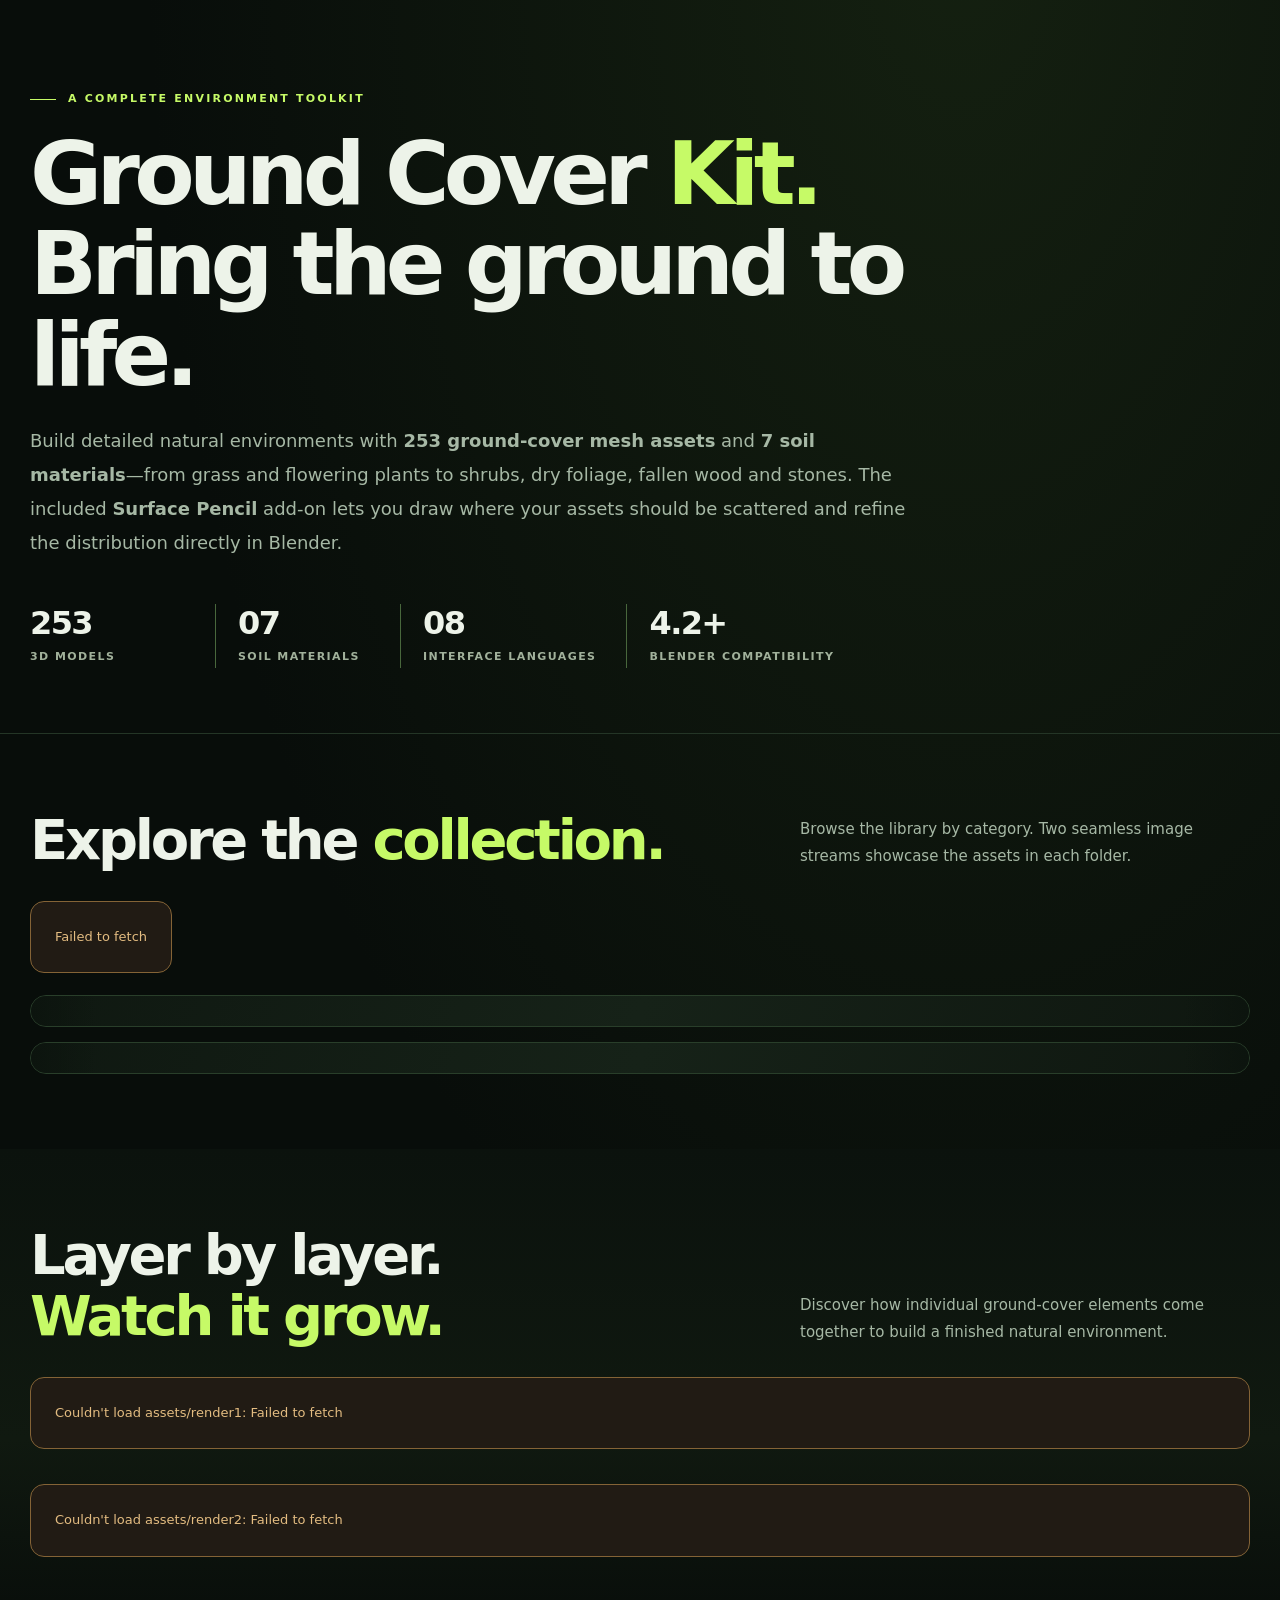
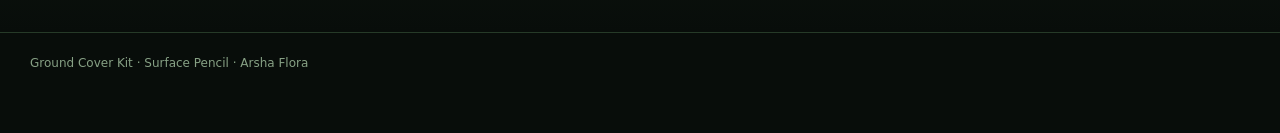
==== commit 558a726e: "." ====
--- a/index.html
+++ b/index.html
@@ -1,783 +1,78 @@
-<!doctype html>
+<!DOCTYPE html>
 <html lang="en">
 <head>
-  <meta charset="utf-8">
-  <meta name="viewport" content="width=device-width, initial-scale=1">
-  <title>Ground Cover Kit</title>
-  <meta name="description" content="Ground Cover Kit by Arsha Flora - vegetation assets and Surface Pencil workflow showcase.">
-  <style>
-    :root{
-      --bg:#080d0a;
-      --bg-soft:#101811;
-      --bg-soft-2:#121d14;
-      --line:#223124;
-      --text:#edf3e8;
-      --muted:#a3b19f;
-      --accent:#c6fa67;
-      --accent-2:#9dd94b;
-      --radius:22px;
-      --shadow:0 20px 50px rgba(0,0,0,.28);
-      --maxw:1220px;
-    }
-
-    *{box-sizing:border-box}
-    html{scroll-behavior:smooth}
-    body{
-      margin:0;
-      background:
-        radial-gradient(circle at top right, rgba(132,190,72,.12), transparent 32%),
-        radial-gradient(circle at top left, rgba(198,250,103,.08), transparent 28%),
-        var(--bg);
-      color:var(--text);
-      font-family:Arial, Helvetica, sans-serif;
-    }
-
-    img{display:block;max-width:100%}
-    a{text-decoration:none;color:inherit}
-
-    .wrap{
-      width:min(var(--maxw), calc(100% - 32px));
-      margin-inline:auto;
-    }
-
-    .section{
-      padding:56px 0;
-    }
-
-    .hero{
-      padding:72px 0 46px;
-    }
-
-    .eyebrow{
-      display:inline-flex;
-      align-items:center;
-      gap:10px;
-      color:var(--accent);
-      font-size:13px;
-      letter-spacing:.18em;
-      text-transform:uppercase;
-      margin-bottom:18px;
-    }
-
-    .eyebrow::before{
-      content:"";
-      width:34px;
-      height:1px;
-      background:var(--accent);
-      opacity:.85;
-    }
-
-    h1{
-      margin:0 0 16px;
-      font-size:clamp(40px, 6vw, 78px);
-      line-height:.96;
-      letter-spacing:-.05em;
-      max-width:850px;
-    }
-
-    .hero p{
-      margin:0;
-      max-width:900px;
-      color:var(--muted);
-      font-size:clamp(16px, 2.2vw, 21px);
-      line-height:1.75;
-    }
-
-    .stats{
-      display:grid;
-      grid-template-columns:repeat(3, minmax(0, 1fr));
-      gap:16px;
-      margin-top:30px;
-      max-width:860px;
-    }
-
-    .stat{
-      border:1px solid var(--line);
-      background:linear-gradient(180deg, rgba(19,29,20,.92), rgba(12,18,13,.92));
-      border-radius:18px;
-      padding:18px 18px 16px;
-      box-shadow:var(--shadow);
-    }
-
-    .stat strong{
-      display:block;
-      font-size:30px;
-      line-height:1;
-      color:var(--accent);
-      margin-bottom:8px;
-      letter-spacing:-.04em;
-    }
-
-    .stat span{
-      font-size:12px;
-      color:var(--muted);
-      letter-spacing:.14em;
-      text-transform:uppercase;
-    }
-
-    .section-head{
-      display:grid;
-      grid-template-columns: minmax(0, 1fr) minmax(280px, 470px);
-      gap:24px;
-      align-items:end;
-      margin-bottom:24px;
-    }
-
-    .section-head h2{
-      margin:0;
-      font-size:clamp(30px, 4vw, 52px);
-      line-height:1.02;
-      letter-spacing:-.05em;
-    }
-
-    .section-head p{
-      margin:0;
-      color:var(--muted);
-      line-height:1.8;
-      font-size:16px;
-    }
-
-    /* Category Trains */
-    .train-tabs{
-      display:flex;
-      flex-wrap:wrap;
-      gap:12px;
-      margin:18px 0 22px;
-    }
-
-    .train-tab{
-      appearance:none;
-      border:1px solid #2a3b2d;
-      background:var(--bg-soft);
-      color:var(--text);
-      padding:12px 18px;
-      border-radius:999px;
-      font-size:14px;
-      cursor:pointer;
-      transition:.2s ease;
-    }
-
-    .train-tab:hover{
-      border-color:var(--accent);
-      color:var(--accent);
-    }
-
-    .train-tab.active{
-      background:var(--accent);
-      color:#0b120c;
-      border-color:var(--accent);
-      font-weight:700;
-    }
-
-    .train-shell{
-      display:grid;
-      gap:16px;
-    }
-
-    .train-row{
-      position:relative;
-      overflow:hidden;
-      border-radius:22px;
-      background:linear-gradient(180deg, rgba(17,25,18,.96), rgba(11,16,12,.96));
-      border:1px solid var(--line);
-      padding:14px 0;
-      box-shadow:var(--shadow);
-    }
-
-    .train-row::before,
-    .train-row::after{
-      content:"";
-      position:absolute;
-      top:0;
-      bottom:0;
-      width:70px;
-      z-index:2;
-      pointer-events:none;
-    }
-
-    .train-row::before{
-      left:0;
-      background:linear-gradient(90deg, #0a0f0b 0%, rgba(10,15,11,0) 100%);
-    }
-
-    .train-row::after{
-      right:0;
-      background:linear-gradient(270deg, #0a0f0b 0%, rgba(10,15,11,0) 100%);
-    }
-
-    .train-track{
-      display:flex;
-      align-items:center;
-      gap:14px;
-      width:max-content;
-      will-change:transform;
-    }
-
-    .train-track.left{
-      animation: marqueeLeft 28s linear infinite;
-    }
-
-    .train-track.right{
-      animation: marqueeRight 28s linear infinite;
-    }
-
-    @keyframes marqueeLeft{
-      from{transform:translateX(0)}
-      to{transform:translateX(-50%)}
-    }
-
-    @keyframes marqueeRight{
-      from{transform:translateX(-50%)}
-      to{transform:translateX(0)}
-    }
-
-    .train-card{
-      width:168px;
-      min-width:168px;
-      height:168px;
-      overflow:hidden;
-      border-radius:18px;
-      border:1px solid #29372a;
-      background:#0f1711;
-      box-shadow:0 10px 24px rgba(0,0,0,.22);
-    }
-
-    .train-card img{
-      width:100%;
-      height:100%;
-      object-fit:cover;
-    }
-
-    /* Progressive render sequences */
-    .render-list{
-      display:grid;
-      gap:28px;
-    }
-
-    .render-card{
-      border:1px solid var(--line);
-      background:linear-gradient(180deg, rgba(18,27,19,.96), rgba(12,18,13,.96));
-      border-radius:24px;
-      overflow:hidden;
-      box-shadow:var(--shadow);
-    }
-
-    .render-card-head{
-      display:flex;
-      align-items:center;
-      justify-content:space-between;
-      gap:16px;
-      padding:18px 20px;
-      border-bottom:1px solid rgba(255,255,255,.04);
-    }
-
-    .render-card-head h3{
-      margin:0;
-      font-size:18px;
-      letter-spacing:.06em;
-      text-transform:uppercase;
-      color:var(--accent);
-    }
-
-    .render-card-head span{
-      font-size:12px;
-      color:var(--muted);
-      letter-spacing:.12em;
-      text-transform:uppercase;
-    }
-
-    .render-stage{
-      position:relative;
-      aspect-ratio:2 / 1;
-      background:#0f1510;
-      overflow:hidden;
-    }
-
-    .render-stage img{
-      position:absolute;
-      inset:0;
-      width:100%;
-      height:100%;
-      object-fit:cover;
-      user-select:none;
-      -webkit-user-drag:none;
-    }
-
-    .render-stage .current-image{
-      z-index:1;
-    }
-
-    .render-stage .next-image{
-      z-index:2;
-      opacity:0;
-      clip-path:inset(0 0 0 100%);
-    }
-
-    .render-stage .scan-line{
-      position:absolute;
-      top:0;
-      bottom:0;
-      width:4px;
-      background:
-        linear-gradient(180deg, transparent 0%, rgba(255,255,255,.95) 15%, rgba(198,250,103,1) 50%, rgba(255,255,255,.95) 85%, transparent 100%);
-      box-shadow:
-        0 0 8px rgba(198,250,103,.8),
-        0 0 16px rgba(198,250,103,.55),
-        0 0 28px rgba(198,250,103,.35);
-      z-index:3;
-      right:0;
-      opacity:0;
-      transform:translateX(50%);
-    }
-
-    .render-stage .scan-glow{
-      position:absolute;
-      top:0;
-      bottom:0;
-      width:40px;
-      background:linear-gradient(90deg, rgba(198,250,103,0), rgba(198,250,103,.22), rgba(255,255,255,.22), rgba(198,250,103,0));
-      z-index:2;
-      right:0;
-      opacity:0;
-      transform:translateX(50%);
-      filter:blur(8px);
-      pointer-events:none;
-    }
-
-    .render-card-foot{
-      padding:14px 20px 18px;
-      color:var(--muted);
-      font-size:14px;
-      line-height:1.8;
-    }
-
-    /* loaders */
-    .loading-box{
-      border:1px dashed #314333;
-      border-radius:20px;
-      padding:26px 20px;
-      color:var(--muted);
-      background:rgba(255,255,255,.015);
-    }
-
-    @media (max-width: 920px){
-      .section-head{
-        grid-template-columns:1fr;
-      }
-
-      .stats{
-        grid-template-columns:1fr;
-        max-width:none;
-      }
-
-      .train-card{
-        width:136px;
-        min-width:136px;
-        height:136px;
-      }
-
-      .train-track.left,
-      .train-track.right{
-        animation-duration:24s;
-      }
-    }
-
-    @media (max-width: 640px){
-      .wrap{
-        width:min(var(--maxw), calc(100% - 20px));
-      }
-
-      .section{
-        padding:42px 0;
-      }
-
-      .hero{
-        padding-top:52px;
-      }
-
-      .train-card{
-        width:112px;
-        min-width:112px;
-        height:112px;
-        border-radius:14px;
-      }
-
-      .train-tab{
-        padding:10px 14px;
-        font-size:13px;
-      }
-
-      .render-card-head{
-        padding:14px 16px;
-      }
-
-      .render-card-foot{
-        padding:12px 16px 16px;
-      }
-    }
-  </style>
+<meta charset="UTF-8">
+<meta name="viewport" content="width=device-width,initial-scale=1">
+<meta name="theme-color" content="#080d0a">
+<meta name="description" content="Ground Cover Kit: 253 ground cover models, 7 soil materials and Surface Pencil for Blender.">
+<title>Ground Cover Kit — Arsha Flora</title>
+<style>
+:root{--bg:#080d0a;--panel:#111a13;--line:#293e2a;--text:#edf3e9;--muted:#a6b8a5;--accent:#c6fa67}
+*{box-sizing:border-box}html{scroll-behavior:smooth}body{margin:0;color:var(--text);background:radial-gradient(ellipse at 75% -5%,#273d1a66,transparent 60%),var(--bg);font:15px/1.7 system-ui,-apple-system,'Segoe UI',sans-serif;overflow-x:hidden}h1,h2,h3,p{margin:0}a{color:inherit}button{font:inherit;cursor:pointer}.wrap{width:min(1220px,calc(100% - 42px));margin:auto}.intro{padding:90px 0 65px;border-bottom:1px solid #243526}.eyebrow{display:flex;align-items:center;gap:12px;margin-bottom:20px;color:var(--accent);font-size:11px;letter-spacing:.2em;font-weight:800;text-transform:uppercase}.eyebrow:before{content:'';width:26px;height:1px;background:var(--accent)}h1{font-size:clamp(46px,7vw,88px);font-weight:850;line-height:1.03;letter-spacing:-.065em;max-width:1000px}h1 em,h2 em{color:var(--accent);font-style:normal}.lead{font-size:clamp(15px,1.8vw,18px);line-height:1.9;max-width:880px;margin-top:23px;color:var(--muted)}.stats{display:flex;flex-wrap:wrap;gap:30px;margin-top:44px}.stat{min-width:155px;padding-left:22px;border-left:1px solid #48673c}.stat:first-child{padding-left:0;border-left:none}.stat strong{display:block;font-size:32px;letter-spacing:-.05em;line-height:1.2}.stat span{font-size:11px;letter-spacing:.13em;color:#a1b19b;text-transform:uppercase;font-weight:700}.section{padding:75px 0}.heading{display:flex;align-items:end;justify-content:space-between;gap:25px;margin-bottom:31px}.heading h2{font-size:clamp(34px,4.6vw,56px);letter-spacing:-.058em;line-height:1.09}.heading p{max-width:450px;color:var(--muted);line-height:1.8}.tabs{display:flex;flex-wrap:wrap;gap:10px;margin:25px 0 22px}.tab{border:1px solid #344c34;background:#142016;color:#e3eee0;border-radius:99px;padding:10px 17px;transition:background .2s,border-color .2s}.tab:hover{border-color:var(--accent)}.tab.active{background:var(--accent);color:#111b0d;border-color:var(--accent);font-weight:800}.train-shell{display:grid;gap:15px}.train-row{border:1px solid var(--line);border-radius:20px;background:linear-gradient(110deg,#0f1811,#162218,#0f1710);overflow:hidden;position:relative;padding:15px 0}.train-row:before,.train-row:after{content:'';position:absolute;top:0;bottom:0;width:65px;z-index:2;pointer-events:none}.train-row:before{left:0;background:linear-gradient(90deg,#0c140e,transparent)}.train-row:after{right:0;background:linear-gradient(270deg,#0c140e,transparent)}.track{display:flex;align-items:center;gap:14px;width:max-content;will-change:transform;animation:marquee-left 28s linear infinite}.track.reverse{animation-name:marquee-right}.train-set{display:flex;gap:14px;flex:none}.train-card{flex:none;width:162px;height:162px;background:#1a281d;border:1px solid #314a32;border-radius:16px;overflow:hidden}.train-card img{width:100%;height:100%;object-fit:contain;display:block}/* Intentionally keep moving during hover */@keyframes marquee-left{from{transform:translateX(0)}to{transform:translateX(calc(-50% - 7px))}}@keyframes marquee-right{from{transform:translateX(calc(-50% - 7px))}to{transform:translateX(0)}}.section-soft{background:linear-gradient(180deg,#0b120d,#101910 60%,#080d0a)}.renders{display:grid;gap:35px}.render-card{overflow:hidden;border:1px solid #354c31;border-radius:22px;background:var(--panel);box-shadow:0 16px 44px #0005}.render-head{padding:18px 23px;display:flex;justify-content:space-between;align-items:center;gap:15px;border-bottom:1px solid #2c3d2a}.render-head h3{color:var(--accent);font-size:17px;font-weight:750;text-transform:uppercase;letter-spacing:.07em}.render-head span{color:#819681;font-size:11px;letter-spacing:.13em}.stage{aspect-ratio:2/1;position:relative;overflow:hidden;background:#0a0e0b}.stage img{position:absolute;inset:0;width:100%;height:100%;object-fit:contain;user-select:none;display:block}.stage .overlay{opacity:0;clip-path:inset(0 0 0 100%);z-index:2}.scan-line{position:absolute;top:0;bottom:0;left:100%;width:3px;z-index:3;opacity:0;background:linear-gradient(180deg,transparent,#fff5cb 25%,var(--accent) 50%,#fff5cb 75%,transparent);box-shadow:0 0 12px var(--accent),0 0 29px #c6fa6766;pointer-events:none}.scan-line:after{content:'';position:absolute;top:0;bottom:0;right:0;width:30px;background:linear-gradient(90deg,transparent,#c6fa6745);filter:blur(9px)}.error{padding:24px;background:#211b14;color:#e3bc81;border:1px solid #846336;border-radius:14px;font-size:13px;line-height:1.7}.small-status{margin:10px 0;color:#7d9581;font-size:12px}.loading{padding:40px 20px;color:#95b28e;text-align:center}.foot{margin:0 auto;border-top:1px solid #263a28;padding:20px 0 60px;font-size:12px;color:#87a185}.foot a{text-decoration:none;color:var(--accent)}@media(max-width:860px){.heading{display:block}.heading p{margin-top:16px}.train-card{width:135px;height:135px}.intro{padding:60px 0 45px}}@media(max-width:540px){.wrap{width:min(1220px,calc(100% - 24px))}.section{padding:50px 0}.train-card{width:112px;height:112px;border-radius:13px}.train-row{padding:10px 0;border-radius:15px}.tabs{gap:7px}.tab{padding:8px 12px;font-size:12px}.render-head{padding:12px 15px}.render-head h3{font-size:13px}.render-head span{font-size:9px}.stat{min-width:0}.stats{gap:17px}.stat strong{font-size:25px}}
+</style>
 </head>
 <body>
-  <main>
-    <section class="hero">
-      <div class="wrap">
-        <div class="eyebrow">Ground Cover Kit</div>
-        <h1>Build rich natural ground coverage faster.</h1>
-        <p>
-          Ground Cover Kit combines a large ground vegetation library with a practical workflow for building dense, believable surfaces.
-          It includes grass, flowering plants, bushes, dry elements, debris and stones—paired with Surface Pencil to help you place and shape coverage more efficiently.
-        </p>
+<main>
+<section class="intro"><div class="wrap">
+<div class="eyebrow">A COMPLETE ENVIRONMENT TOOLKIT</div>
+<h1>Ground Cover <em>Kit.</em><br>Bring the ground to life.</h1>
+<p class="lead">Build detailed natural environments with <strong>253 ground-cover mesh assets</strong> and <strong>7 soil materials</strong>—from grass and flowering plants to shrubs, dry foliage, fallen wood and stones. The included <strong>Surface Pencil</strong> add-on lets you draw where your assets should be scattered and refine the distribution directly in Blender.</p>
+<div class="stats"><div class="stat"><strong>253</strong><span>3D models</span></div><div class="stat"><strong>07</strong><span>Soil materials</span></div><div class="stat"><strong>08</strong><span>Interface languages</span></div><div class="stat"><strong>4.2+</strong><span>Blender compatibility</span></div></div>
+</div></section>
+<section class="section"><div class="wrap">
+<div class="heading"><h2>Explore the <em>collection.</em></h2><p>Browse the library by category. Two seamless image streams showcase the assets in each folder.</p></div>
+<div id="tabs" class="tabs"></div>
+<div class="train-shell"><div class="train-row"><div class="track" id="train-1"></div></div><div class="train-row"><div class="track reverse" id="train-2"></div></div></div>
+</div></section>
+<section class="section section-soft" id="render-section"><div class="wrap">
+<div class="heading"><h2>Layer by layer.<br><em>Watch it grow.</em></h2><p>Discover how individual ground-cover elements come together to build a finished natural environment.</p></div>
+<div class="renders" id="render-list"><div class="loading">Loading render collections…</div></div>
+</div></section>
+</main><footer class="foot"><div class="wrap">Ground Cover Kit · Surface Pencil · Arsha Flora</div></footer>
+<script>
+'use strict';
+const SETTINGS={owner:'Arsha-flora',repo:'op-sys-on-circuit',branch:'main',categoryRoot:'assets/categories',renderFolders:['assets/render1','assets/render2'],stepHold:1000,finalHold:3000,swipeDuration:700,trainSpeedSeconds:150};
+const directoryCache=new Map();
+const rootApi=`https://api.github.com/repos/${SETTINGS.owner}/${SETTINGS.repo}/contents/`;
+function pathEncoded(path){return path.split('/').map(encodeURIComponent).join('/');}
+async function directory(path){if(directoryCache.has(path))return directoryCache.get(path);const res=await fetch(`${rootApi}${pathEncoded(path)}?ref=${encodeURIComponent(SETTINGS.branch)}&per_page=1000`,{cache:'no-store'});if(!res.ok)throw Error(`${path}: GitHub API returned ${res.status}${res.status===403?' (possibly rate-limited)':''}`);const data=await res.json();if(!Array.isArray(data))throw Error(`Not a folder: ${path}`);directoryCache.set(path,data);return data;}
+const natural=(a,b)=>a.localeCompare(b,undefined,{numeric:true,sensitivity:'base'});
+function label(folder){return folder.replace(/[_-]+/g,' ').replace(/\b\w/g,c=>c.toUpperCase());}
+function isImg(name){return /\.(webp|png|jpg|jpeg|avif)$/i.test(name);}
+async function imagesOf(path){const entries=await directory(path);return entries.filter(x=>x.type==='file'&&isImg(x.name)).sort((a,b)=>natural(a.name,b.name)).map(f=>({name:f.name,url:f.download_url||`https://raw.githubusercontent.com/${SETTINGS.owner}/${SETTINGS.repo}/${SETTINGS.branch}/${pathEncoded(path+'/'+f.name)}`}));}
+function el(tag,className,text){const n=document.createElement(tag);if(className)n.className=className;if(text!==undefined)n.textContent=text;return n;}
+function showError(parent,error){parent.replaceChildren(el('div','error',String(error?.message||error)));console.error(error);}
+function trainCard(file){const item=el('div','train-card');const img=document.createElement('img');img.src=file.url;img.alt='';img.loading='lazy';img.decoding='async';item.append(img);return item;}
+function buildTrain(target,assets){target.replaceChildren();if(!assets.length)return;const cardWidth=180;const repeat=Math.max(2,Math.ceil(1500/(assets.length*cardWidth)));const expanded=Array.from({length:repeat},()=>assets).flat();for(let copy=0;copy<2;copy++){const set=el('div','train-set');for(const file of expanded)set.append(trainCard(file));target.append(set);}target.style.animationDuration=SETTINGS.trainSpeedSeconds+'s';}
+async function initTrains(){const tabs=document.getElementById('tabs');const a=document.getElementById('train-1');const b=document.getElementById('train-2');try{const dirs=(await directory(SETTINGS.categoryRoot)).filter(f=>f.type==='dir').sort((a,b)=>natural(a.name,b.name));if(!dirs.length)throw Error('No folders in assets/categories');let selection=0;async function select(folder){const token=++selection;const buttons=[...tabs.querySelectorAll('button')];buttons.forEach(btn=>{const active=btn.dataset.folder===folder;btn.classList.toggle('active',active);btn.setAttribute('aria-pressed',String(active));});try{const imgs=await imagesOf(SETTINGS.categoryRoot+'/'+folder);if(token!==selection)return;const first=imgs.filter((_,i)=>i%2===0),second=imgs.filter((_,i)=>i%2!==0);buildTrain(a,first.length?first:imgs);buildTrain(b,second.length?second:imgs);}catch(e){if(token===selection)showError(a,e);}}
+for(const f of dirs){const btn=el('button','tab',label(f.name));btn.type='button';btn.dataset.folder=f.name;btn.addEventListener('click',()=>select(f.name));tabs.append(btn);}await select(dirs[0].name);}catch(e){showError(tabs,e);}}
 
-        <div class="stats">
-          <div class="stat">
-            <strong>253</strong>
-            <span>3D Models</span>
-          </div>
-          <div class="stat">
-            <strong>7</strong>
-            <span>Soil Materials</span>
-          </div>
-          <div class="stat">
-            <strong>Surface Pencil</strong>
-            <span>Scatter Workflow Included</span>
-          </div>
-        </div>
-      </div>
-    </section>
-
-    <section class="section">
-      <div class="wrap">
-        <div class="section-head">
-          <h2>Explore the library.</h2>
-          <p>
-            Browse the asset collection by category. Select any folder group and preview its images flowing across two moving rows.
-          </p>
-        </div>
-
-        <div id="train-tabs" class="train-tabs"></div>
-
-        <div class="train-shell">
-          <div class="train-row">
-            <div id="train-row-1" class="train-track left"></div>
-          </div>
-          <div class="train-row">
-            <div id="train-row-2" class="train-track right"></div>
-          </div>
-        </div>
-      </div>
-    </section>
-
-    <section id="render-section" class="section">
-      <div class="wrap">
-        <div class="section-head">
-          <h2>See the build-up step by step.</h2>
-          <p>
-            Each sequence starts by showing the final render first. Then it restarts from the first stage and progressively reveals each added layer.
-          </p>
-        </div>
-
-        <div id="render-list" class="render-list">
-          <div class="loading-box">Loading render sequences...</div>
-        </div>
-      </div>
-    </section>
-  </main>
-
-  <script>
-    /* =========================
-       CONFIG
-    ========================= */
-    const CONFIG = {
-      owner: "Arsha-flora",
-      repo: "op-sys-on-circuit",
-      branch: "main",
-
-      categoryRoot: "assets/categories",
-      renderFolders: [
-        "assets/render1",
-        "assets/render2"
-      ],
-
-      // Faster timings
-      stepHold: 700,        // how long normal images stay
-      swipeDuration: 520,   // swipe speed
-      finalHold: 2100,      // last image stays ~3x longer
-      duplicateMin: 16      // train fill amount
-    };
-
-    const imageCache = new Map();
-
-    /* =========================
-       HELPERS
-    ========================= */
-    function apiPath(path){
-      const safe = path.split("/").map(encodeURIComponent).join("/");
-      return `https://api.github.com/repos/${CONFIG.owner}/${CONFIG.repo}/contents/${safe}?ref=${CONFIG.branch}`;
-    }
-
-    function rawPath(path){
-      return `https://raw.githubusercontent.com/${CONFIG.owner}/${CONFIG.repo}/${CONFIG.branch}/${path}`;
-    }
-
-    async function fetchDirectory(path){
-      const res = await fetch(apiPath(path), { cache: "no-store" });
-      if(!res.ok){
-        throw new Error(`Failed to load ${path} (${res.status})`);
-      }
-      return await res.json();
-    }
-
-    function naturalSort(arr){
-      return [...arr].sort((a, b) => a.localeCompare(b, undefined, { numeric:true, sensitivity:"base" }));
-    }
-
-    function isImageName(name){
-      return /\.(webp|png|jpg|jpeg)$/i.test(name);
-    }
-
-    function prettyLabel(name){
-      return name
-        .replace(/[-_]+/g, " ")
-        .replace(/\b\w/g, c => c.toUpperCase());
-    }
-
-    async function getImagesFromFolder(folderPath){
-      if(imageCache.has(folderPath)) return imageCache.get(folderPath);
-
-      const data = await fetchDirectory(folderPath);
-      const files = naturalSort(
-        data
-          .filter(item => item.type === "file" && isImageName(item.name))
-          .map(item => item.name)
-      ).map(name => ({
-        name,
-        url: rawPath(`${folderPath}/${name}`)
-      }));
-
-      imageCache.set(folderPath, files);
-      return files;
-    }
-
-    function splitAlternate(items){
-      const a = [];
-      const b = [];
-      items.forEach((item, i) => {
-        (i % 2 === 0 ? a : b).push(item);
-      });
-
-      return {
-        rowA: a.length ? a : [...items],
-        rowB: b.length ? b : [...items]
-      };
-    }
-
-    function buildRepeatedCards(items){
-      if(!items.length) return "";
-      const repeatCount = Math.max(3, Math.ceil(CONFIG.duplicateMin / items.length));
-      let html = "";
-      for(let i = 0; i < repeatCount; i++){
-        for(const item of items){
-          html += `
-            <div class="train-card">
-              <img src="${item.url}" alt="" loading="lazy" decoding="async">
-            </div>
-          `;
-        }
-      }
-      return html;
-    }
-
-    /* =========================
-       CATEGORY TRAINS
-    ========================= */
-    async function initCategoryTrains(){
-      const tabs = document.getElementById("train-tabs");
-      const row1 = document.getElementById("train-row-1");
-      const row2 = document.getElementById("train-row-2");
-
-      try{
-        const data = await fetchDirectory(CONFIG.categoryRoot);
-        const folders = naturalSort(
-          data.filter(item => item.type === "dir").map(item => item.name)
-        );
-
-        if(!folders.length){
-          tabs.innerHTML = `<div class="loading-box">No category folders found in ${CONFIG.categoryRoot}</div>`;
-          return;
-        }
-
-        tabs.innerHTML = folders.map((folder, index) => `
-          <button class="train-tab ${index === 0 ? "active" : ""}" data-folder="${folder}">
-            ${prettyLabel(folder)}
-          </button>
-        `).join("");
-
-        async function loadFolder(folderName){
-          tabs.querySelectorAll(".train-tab").forEach(btn => {
-            btn.classList.toggle("active", btn.dataset.folder === folderName);
-          });
-
-          const folderPath = `${CONFIG.categoryRoot}/${folderName}`;
-          const images = await getImagesFromFolder(folderPath);
-
-          const { rowA, rowB } = splitAlternate(images);
-          row1.innerHTML = buildRepeatedCards(rowA);
-          row2.innerHTML = buildRepeatedCards(rowB);
-        }
-
-        tabs.addEventListener("click", async (e) => {
-          const btn = e.target.closest(".train-tab");
-          if(!btn) return;
-          await loadFolder(btn.dataset.folder);
-        });
-
-        await loadFolder(folders[0]);
-      }catch(err){
-        tabs.innerHTML = `<div class="loading-box">Could not load category folders.</div>`;
-        console.error(err);
-      }
-    }
-
-    /* =========================
-       RENDER SEQUENCES
-    ========================= */
-    function createRenderCard(title){
-      const card = document.createElement("article");
-      card.className = "render-card";
-      card.innerHTML = `
-        <div class="render-card-head">
-          <h3>${title}</h3>
-          <span>Progressive Reveal</span>
-        </div>
-        <div class="render-stage">
-          <img class="current-image" alt="">
-          <img class="next-image" alt="">
-          <div class="scan-glow"></div>
-          <div class="scan-line"></div>
-        </div>
-        <div class="render-card-foot">
-          Final render appears first, then the sequence restarts from stage 1 and builds forward.
-        </div>
-      `;
-      return card;
-    }
-
-    function startSequence(card, images){
-      if(!images.length) return;
-
-      const currentImg = card.querySelector(".current-image");
-      const nextImg = card.querySelector(".next-image");
-      const line = card.querySelector(".scan-line");
-      const glow = card.querySelector(".scan-glow");
-
-      let currentIndex = images.length - 1; // final render first
-      currentImg.src = images[currentIndex].url;
-
-      function holdTime(index){
-        return index === images.length - 1 ? CONFIG.finalHold : CONFIG.stepHold;
-      }
-
-      function animateTo(nextIndex){
-        nextImg.src = images[nextIndex].url;
-
-        nextImg.style.transition = "none";
-        nextImg.style.opacity = "1";
-        nextImg.style.clipPath = "inset(0 0 0 100%)";
-
-        line.style.transition = "none";
-        glow.style.transition = "none";
-        line.style.opacity = "1";
-        glow.style.opacity = "1";
-        line.style.right = "0%";
-        glow.style.right = "-18px";
-
-        requestAnimationFrame(() => {
-          requestAnimationFrame(() => {
-            nextImg.style.transition = `clip-path ${CONFIG.swipeDuration}ms linear`;
-            nextImg.style.clipPath = "inset(0 0 0 0)";
-
-            line.style.transition = `right ${CONFIG.swipeDuration}ms linear, opacity 140ms linear`;
-            glow.style.transition = `right ${CONFIG.swipeDuration}ms linear, opacity 140ms linear`;
-
-            // right -> left
-            line.style.right = "calc(100% - 4px)";
-            glow.style.right = "calc(100% - 20px)";
-          });
-        });
-
-        setTimeout(() => {
-          currentIndex = nextIndex;
-          currentImg.src = images[currentIndex].url;
-
-          nextImg.style.transition = "none";
-          nextImg.style.opacity = "0";
-          nextImg.style.clipPath = "inset(0 0 0 100%)";
-
-          line.style.opacity = "0";
-          glow.style.opacity = "0";
-
-          setTimeout(runNext, holdTime(currentIndex));
-        }, CONFIG.swipeDuration + 40);
-      }
-
-      function runNext(){
-        const nextIndex = (currentIndex + 1) % images.length;
-        animateTo(nextIndex);
-      }
-
-      // First time user reaches section:
-      // show final image first, then go to image 1
-      setTimeout(runNext, CONFIG.finalHold);
-    }
-
-    async function initRenderSequences(){
-      const list = document.getElementById("render-list");
-      list.innerHTML = "";
-
-      const cards = [];
-
-      for(const folder of CONFIG.renderFolders){
-        try{
-          const images = await getImagesFromFolder(folder);
-          if(!images.length) continue;
-
-          const title = prettyLabel(folder.split("/").pop());
-          const card = createRenderCard(title);
-          list.appendChild(card);
-          cards.push({ card, images });
-        }catch(err){
-          console.error(`Could not load ${folder}`, err);
-        }
-      }
-
-      if(!cards.length){
-        list.innerHTML = `<div class="loading-box">No render sequences found.</div>`;
-        return;
-      }
-
-      const section = document.getElementById("render-section");
-      let started = false;
-
-      const observer = new IntersectionObserver((entries) => {
-        if(started) return;
-        const entry = entries[0];
-        if(entry.isIntersecting){
-          started = true;
-          cards.forEach(item => startSequence(item.card, item.images));
-          observer.disconnect();
-        }
-      }, { threshold: 0.28 });
-
-      observer.observe(section);
-    }
-
-    /* =========================
-       INIT
-    ========================= */
-    Promise.all([
-      initCategoryTrains(),
-      initRenderSequences()
-    ]).catch(err => console.error(err));
-  </script>
-</body>
-</html>+// Preload every frame and wait for decoding BEFORE the slideshow starts.
+// This prevents frames 2, 3, 4, etc. from being skipped while downloading.
+function preload(file){return new Promise((resolve,reject)=>{const img=new Image();img.onload=()=>{if(img.decode){img.decode().then(()=>resolve({file,img})).catch(()=>resolve({file,img}));}else resolve({file,img});};img.onerror=()=>reject(new Error('Image could not be loaded: '+file.name+' ('+file.url+')'));img.src=file.url;});}
+const wait=ms=>new Promise(r=>setTimeout(r,ms));
+function waitForVisible(element){return new Promise(resolve=>{const io=new IntersectionObserver(entries=>{if(entries.some(e=>e.isIntersecting)){io.disconnect();resolve();}},{threshold:0.12});io.observe(element);});}
+function createRenderCard(folder){const card=el('article','render-card');const header=el('div','render-head');header.append(el('h3','',label(folder)),el('span','','SCENE BUILD-UP'));const stage=el('div','stage');const current=el('img','current');const overlay=el('img','overlay');const line=el('div','scan-line');current.alt='';overlay.alt='';current.decoding='async';overlay.decoding='async';stage.append(current,overlay,line);card.append(header,stage);return{card,current,overlay,line};}
+async function transition(card,next){const {current,overlay,line}=card;overlay.src=next.url;overlay.style.opacity='1';overlay.style.clipPath='inset(0 0 0 100%)';line.style.left='100%';line.style.opacity='1';const options={duration:SETTINGS.swipeDuration,easing:'linear',fill:'forwards'};
+const reveal=overlay.animate([{clipPath:'inset(0 0 0 100%)'},{clipPath:'inset(0 0 0 0%)'}],options);
+const sweep=line.animate([{left:'100%'},{left:'0%'}],options);
+try{await Promise.all([reveal.finished,sweep.finished]);}finally{current.src=next.url;overlay.style.opacity='0';line.style.opacity='0';reveal.cancel();sweep.cancel();overlay.style.clipPath='inset(0 0 0 100%)';}}
+async function runCollection(card,images){const prepared=await Promise.allSettled(images.map(preload));const failures=prepared.filter(x=>x.status==='rejected').map(x=>x.reason.message);if(failures.length)console.warn('Ground Cover Kit render images unavailable:',failures);
+const ready=prepared.filter(x=>x.status==='fulfilled').map(x=>x.value.file);
+if(!ready.length){showError(card.card,new Error('No render images could be loaded. Check the filenames and GitHub folders.'));return;}
+if(failures.length){const error=el('div','error',`${failures.length} image(s) failed to load. Open the browser console to find their filenames. The animation will show the ${ready.length} available image(s).`);card.card.append(error);}
+// First visible frame is the fully assembled, final render.
+let index=ready.length-1;card.current.src=ready[index].url;
+await waitForVisible(card.card);
+// Display final render first, for three times the regular hold duration.
+await wait(SETTINGS.finalHold);
+while(document.documentElement.contains(card.card)){
+  const next=(index+1)%ready.length;
+  if(ready.length>1)await transition(card,ready[next]);
+  index=next;
+  await wait(index===ready.length-1?SETTINGS.finalHold:SETTINGS.stepHold);
+}}
+async function initRenders(){const list=document.getElementById('render-list');list.replaceChildren();let count=0;for(const path of SETTINGS.renderFolders){const folder=path.split('/').pop();try{const files=await imagesOf(path);if(!files.length)continue;const card=createRenderCard(folder);list.append(card.card);count++;void runCollection(card,files).catch(e=>showError(card.card,e));}catch(e){const d=el('div','error',`Couldn't load ${path}: ${e.message}`);list.append(d);}}if(!count&&!list.children.length)showError(list,new Error('No render folders found.'));}
+void initTrains();void initRenders();
+</script>
+</body></html>
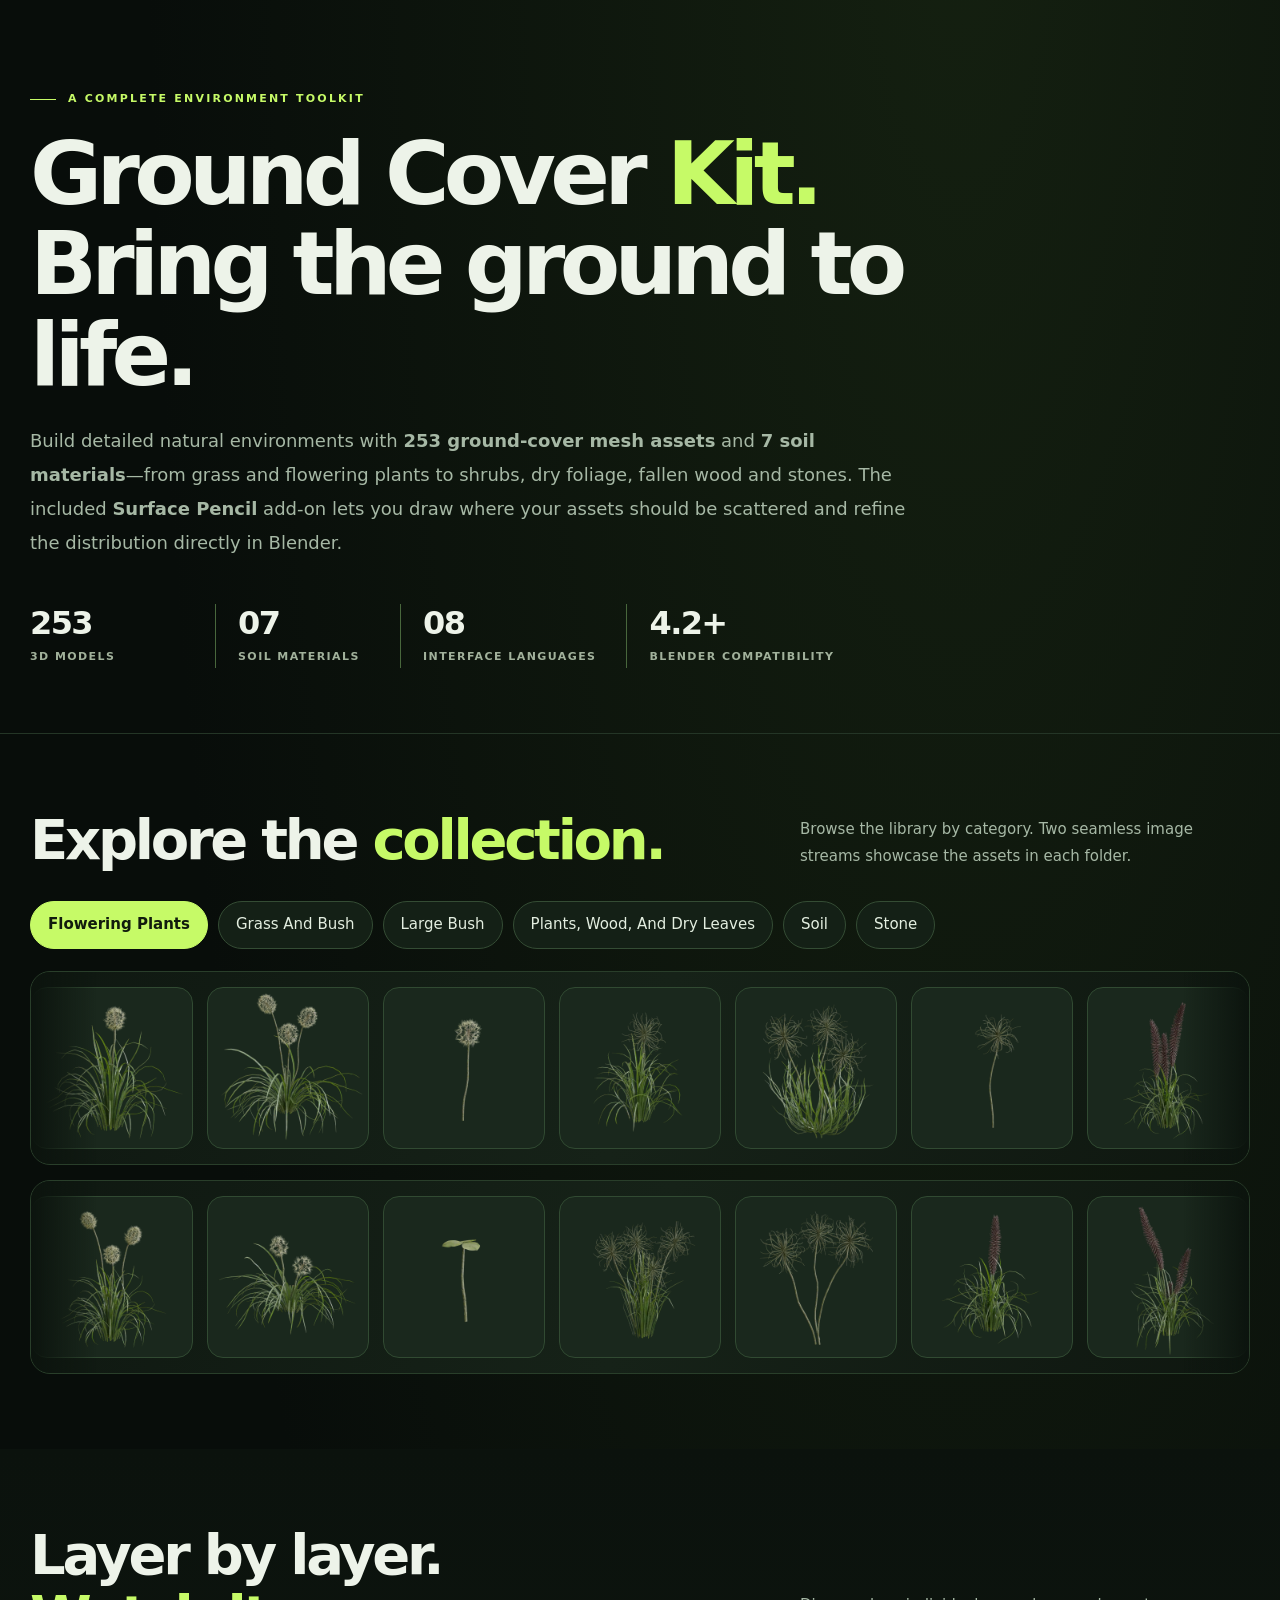
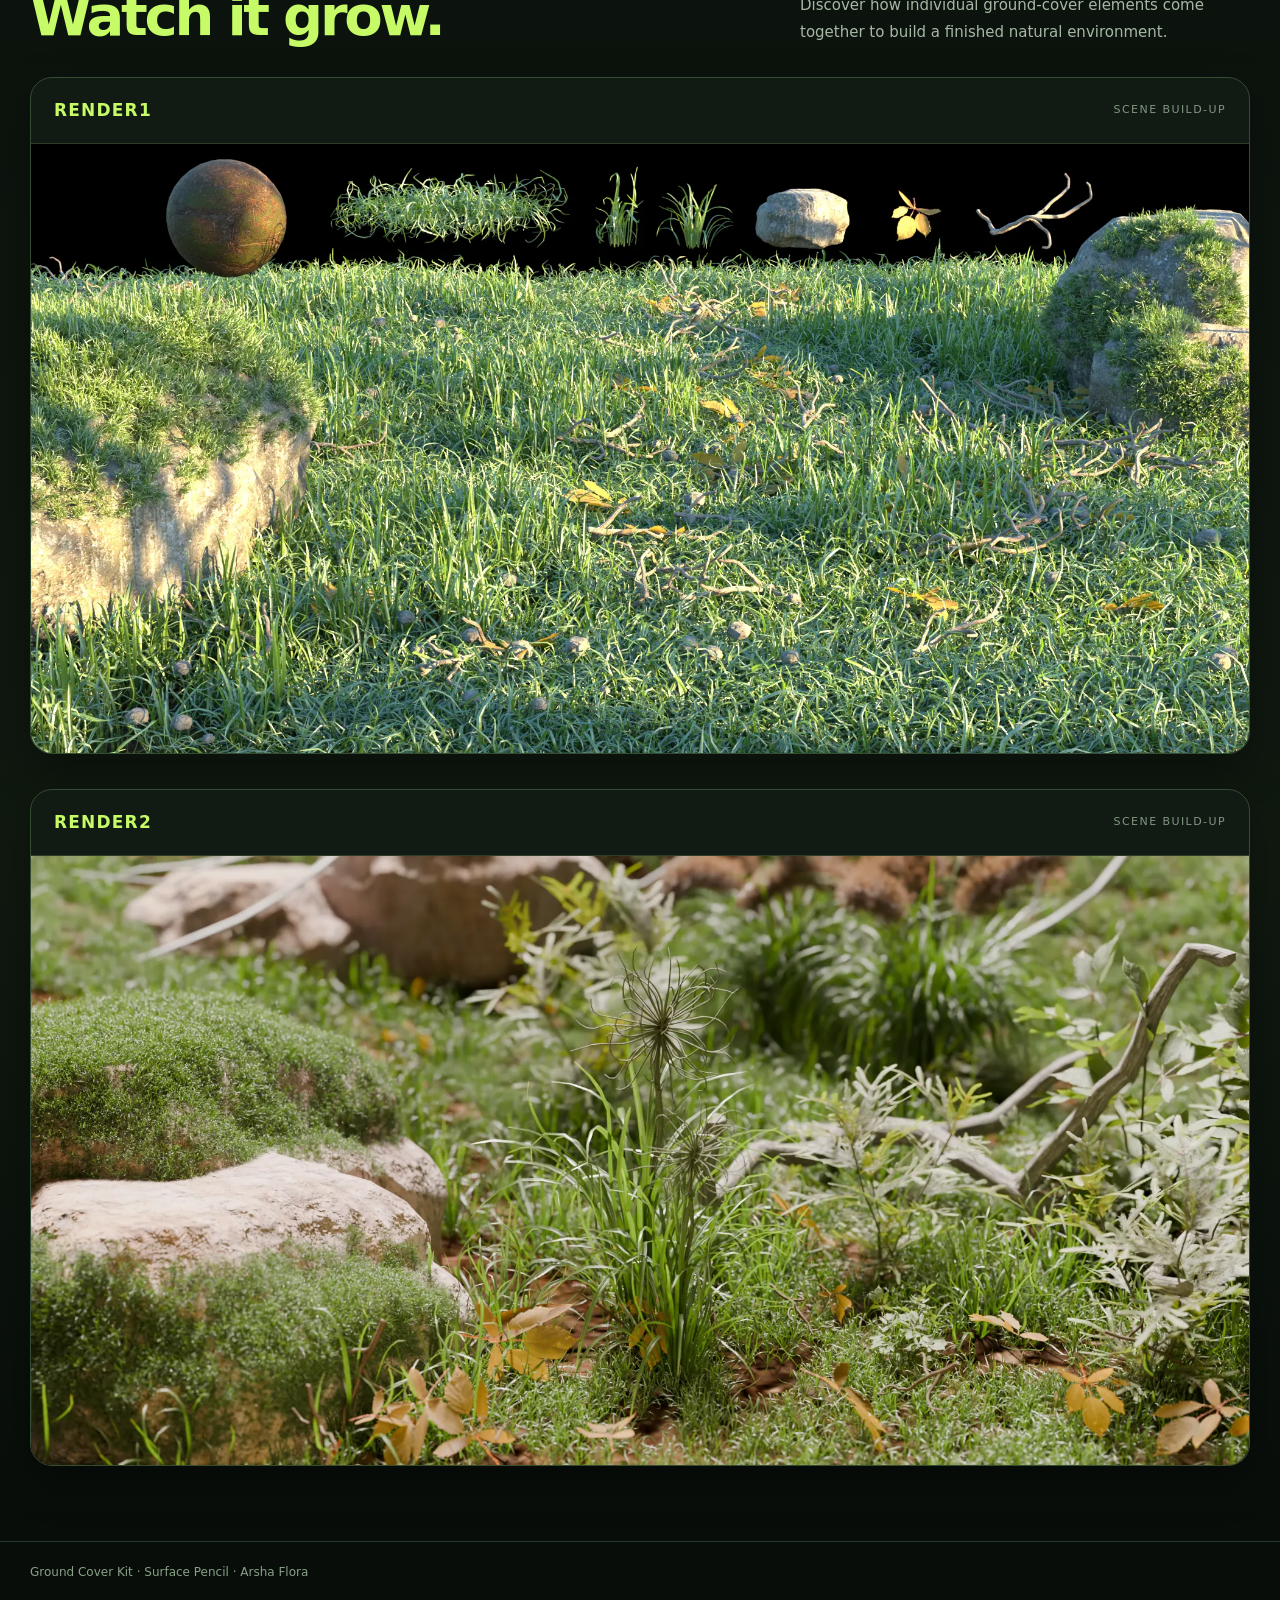
==== commit e4ddebc5: "." ====
--- a/index.html
+++ b/index.html
@@ -32,10 +32,28 @@
 <script>
 'use strict';
 const SETTINGS={owner:'Arsha-flora',repo:'op-sys-on-circuit',branch:'main',categoryRoot:'assets/categories',renderFolders:['assets/render1','assets/render2'],stepHold:1000,finalHold:3000,swipeDuration:700,trainSpeedSeconds:150};
+// Asset list is generated locally into assets/gallery-manifest.json.
+// No GitHub API requests: gallery remains functional even when GitHub API returns 403.
 const directoryCache=new Map();
-const rootApi=`https://api.github.com/repos/${SETTINGS.owner}/${SETTINGS.repo}/contents/`;
+const MANIFEST_URL='assets/gallery-manifest.json';
+let manifestPromise;
 function pathEncoded(path){return path.split('/').map(encodeURIComponent).join('/');}
-async function directory(path){if(directoryCache.has(path))return directoryCache.get(path);const res=await fetch(`${rootApi}${pathEncoded(path)}?ref=${encodeURIComponent(SETTINGS.branch)}&per_page=1000`,{cache:'no-store'});if(!res.ok)throw Error(`${path}: GitHub API returned ${res.status}${res.status===403?' (possibly rate-limited)':''}`);const data=await res.json();if(!Array.isArray(data))throw Error(`Not a folder: ${path}`);directoryCache.set(path,data);return data;}
+async function directory(path){
+  if(directoryCache.has(path))return directoryCache.get(path);
+  if(!manifestPromise){
+    manifestPromise=fetch(MANIFEST_URL,{cache:'no-cache'}).then(async res=>{
+      if(!res.ok)throw Error(`Missing ${MANIFEST_URL} (HTTP ${res.status}). Run build_gallery_manifest.py in your repository folder and push the generated JSON file.`);
+      const value=await res.json();
+      if(!value||typeof value!=='object'||!value.folders)throw Error('Invalid assets/gallery-manifest.json; rebuild it with build_gallery_manifest.py.');
+      return value;
+    });
+  }
+  const manifest=await manifestPromise;
+  const data=manifest.folders[path];
+  if(!Array.isArray(data))throw Error(`Folder ${path} is missing from gallery manifest. Run build_gallery_manifest.py and push the updated JSON.`);
+  directoryCache.set(path,data);
+  return data;
+}
 const natural=(a,b)=>a.localeCompare(b,undefined,{numeric:true,sensitivity:'base'});
 function label(folder){return folder.replace(/[_-]+/g,' ').replace(/\b\w/g,c=>c.toUpperCase());}
 function isImg(name){return /\.(webp|png|jpg|jpeg|avif)$/i.test(name);}
@@ -43,9 +61,95 @@
 function el(tag,className,text){const n=document.createElement(tag);if(className)n.className=className;if(text!==undefined)n.textContent=text;return n;}
 function showError(parent,error){parent.replaceChildren(el('div','error',String(error?.message||error)));console.error(error);}
 function trainCard(file){const item=el('div','train-card');const img=document.createElement('img');img.src=file.url;img.alt='';img.loading='lazy';img.decoding='async';item.append(img);return item;}
-function buildTrain(target,assets){target.replaceChildren();if(!assets.length)return;const cardWidth=180;const repeat=Math.max(2,Math.ceil(1500/(assets.length*cardWidth)));const expanded=Array.from({length:repeat},()=>assets).flat();for(let copy=0;copy<2;copy++){const set=el('div','train-set');for(const file of expanded)set.append(trainCard(file));target.append(set);}target.style.animationDuration=SETTINGS.trainSpeedSeconds+'s';}
-async function initTrains(){const tabs=document.getElementById('tabs');const a=document.getElementById('train-1');const b=document.getElementById('train-2');try{const dirs=(await directory(SETTINGS.categoryRoot)).filter(f=>f.type==='dir').sort((a,b)=>natural(a.name,b.name));if(!dirs.length)throw Error('No folders in assets/categories');let selection=0;async function select(folder){const token=++selection;const buttons=[...tabs.querySelectorAll('button')];buttons.forEach(btn=>{const active=btn.dataset.folder===folder;btn.classList.toggle('active',active);btn.setAttribute('aria-pressed',String(active));});try{const imgs=await imagesOf(SETTINGS.categoryRoot+'/'+folder);if(token!==selection)return;const first=imgs.filter((_,i)=>i%2===0),second=imgs.filter((_,i)=>i%2!==0);buildTrain(a,first.length?first:imgs);buildTrain(b,second.length?second:imgs);}catch(e){if(token===selection)showError(a,e);}}
-for(const f of dirs){const btn=el('button','tab',label(f.name));btn.type='button';btn.dataset.folder=f.name;btn.addEventListener('click',()=>select(f.name));tabs.append(btn);}await select(dirs[0].name);}catch(e){showError(tabs,e);}}
+// Keep every category at the SAME visual speed (pixels/second).
+// The speed of Flowering Plants with the original trainSpeedSeconds is our baseline.
+let referenceExpandedCounts=[64,64];
+function expandedCardCount(count){
+  if(!count)return 0;
+  return count*Math.max(2,Math.ceil(1500/(count*180)));
+}
+function applyTrainSpeed(target){
+  const set=target.querySelector('.train-set');
+  const card=target.querySelector('.train-card');
+  if(!set||!card)return;
+  const gap=parseFloat(getComputedStyle(target).columnGap)||14;
+  const step=card.getBoundingClientRect().width+gap;
+  const referenceCards=(referenceExpandedCounts[0]+referenceExpandedCounts[1])/2;
+  const floweringPixelsPerSecond=referenceCards*step/SETTINGS.trainSpeedSeconds;
+  // One seamless marquee cycle travels exactly the width of one set plus its gap.
+  const travelDistance=set.getBoundingClientRect().width+gap;
+  target.style.animationDuration=(travelDistance/floweringPixelsPerSecond)+'s';
+}
+function buildTrain(target,assets){
+  target.replaceChildren();
+  if(!assets.length)return;
+  const repeat=Math.max(2,Math.ceil(1500/(assets.length*180)));
+  const expanded=Array.from({length:repeat},()=>assets).flat();
+  for(let copy=0;copy<2;copy++){
+    const set=el('div','train-set');
+    for(const file of expanded)set.append(trainCard(file));
+    target.append(set);
+  }
+  applyTrainSpeed(target);
+}
+async function initTrains(){
+  const tabs=document.getElementById('tabs');
+  const a=document.getElementById('train-1');
+  const b=document.getElementById('train-2');
+  try{
+    const dirs=(await directory(SETTINGS.categoryRoot))
+      .filter(f=>f.type==='dir').sort((a,b)=>natural(a.name,b.name));
+    if(!dirs.length)throw Error('No folders in assets/categories');
+
+    // Determine the exact original Flowering Plants speed before rendering any category.
+    const flowering=dirs.find(f=>/flower/i.test(f.name));
+    if(flowering){
+      try{
+        const flowers=await imagesOf(SETTINGS.categoryRoot+'/'+flowering.name);
+        const firstCount=flowers.filter((_,i)=>i%2===0).length;
+        const secondCount=flowers.filter((_,i)=>i%2!==0).length;
+        referenceExpandedCounts=[
+          expandedCardCount(firstCount||flowers.length),
+          expandedCardCount(secondCount||flowers.length)
+        ];
+      }catch(err){console.warn('Flowering speed reference unavailable; using fallback.',err);}
+    }
+
+    let selection=0;
+    async function select(folder){
+      const token=++selection;
+      const buttons=[...tabs.querySelectorAll('button')];
+      buttons.forEach(btn=>{
+        const active=btn.dataset.folder===folder;
+        btn.classList.toggle('active',active);
+        btn.setAttribute('aria-pressed',String(active));
+      });
+      try{
+        const imgs=await imagesOf(SETTINGS.categoryRoot+'/'+folder);
+        if(token!==selection)return;
+        const first=imgs.filter((_,i)=>i%2===0);
+        const second=imgs.filter((_,i)=>i%2!==0);
+        buildTrain(a,first.length?first:imgs);
+        buildTrain(b,second.length?second:imgs);
+      }catch(e){if(token===selection)showError(a,e);}
+    }
+    for(const f of dirs){
+      const btn=el('button','tab',label(f.name));
+      btn.type='button';
+      btn.dataset.folder=f.name;
+      btn.addEventListener('click',()=>select(f.name));
+      tabs.append(btn);
+    }
+    await select(dirs[0].name);
+
+    // Responsive card sizes change the distance; recalculate after window resize.
+    let resizeHandle;
+    window.addEventListener('resize',()=>{
+      clearTimeout(resizeHandle);
+      resizeHandle=setTimeout(()=>{applyTrainSpeed(a);applyTrainSpeed(b);},120);
+    });
+  }catch(e){showError(tabs,e);}
+}
 
 // Preload every frame and wait for decoding BEFORE the slideshow starts.
 // This prevents frames 2, 3, 4, etc. from being skipped while downloading.
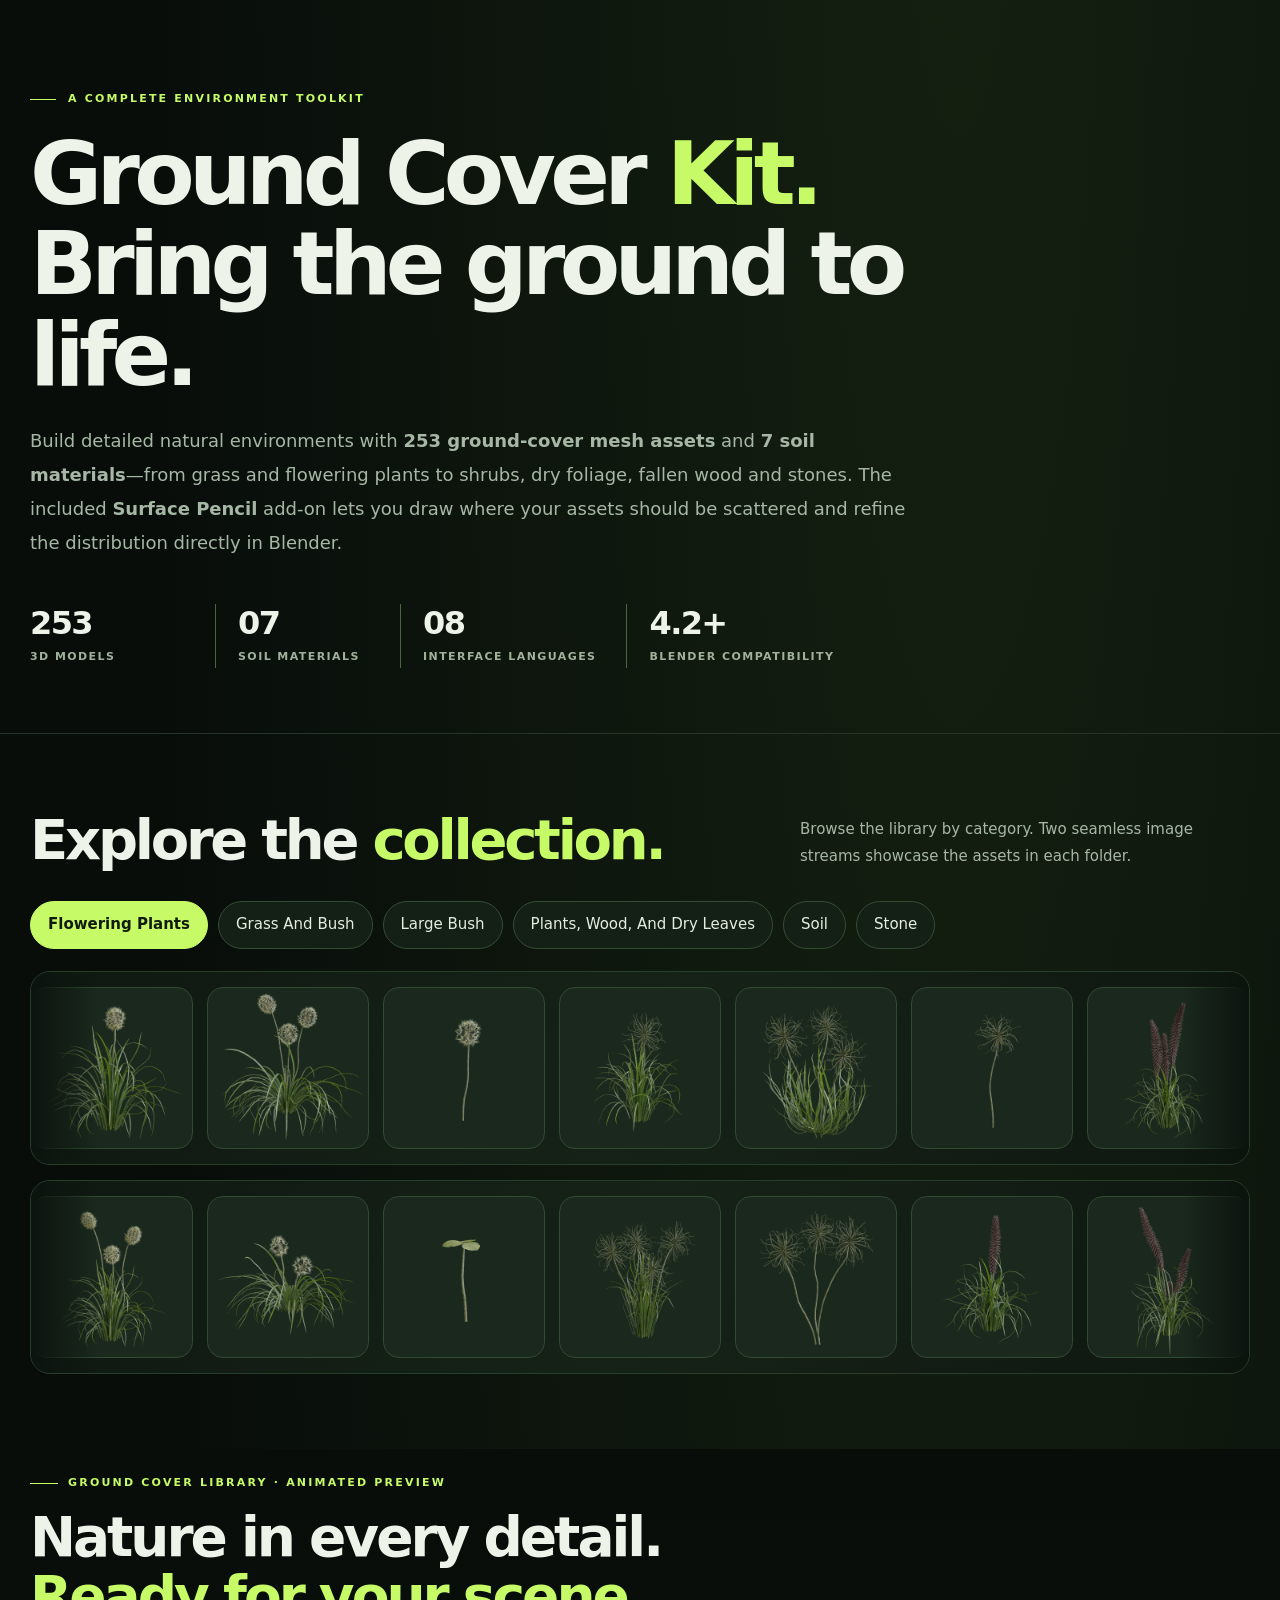
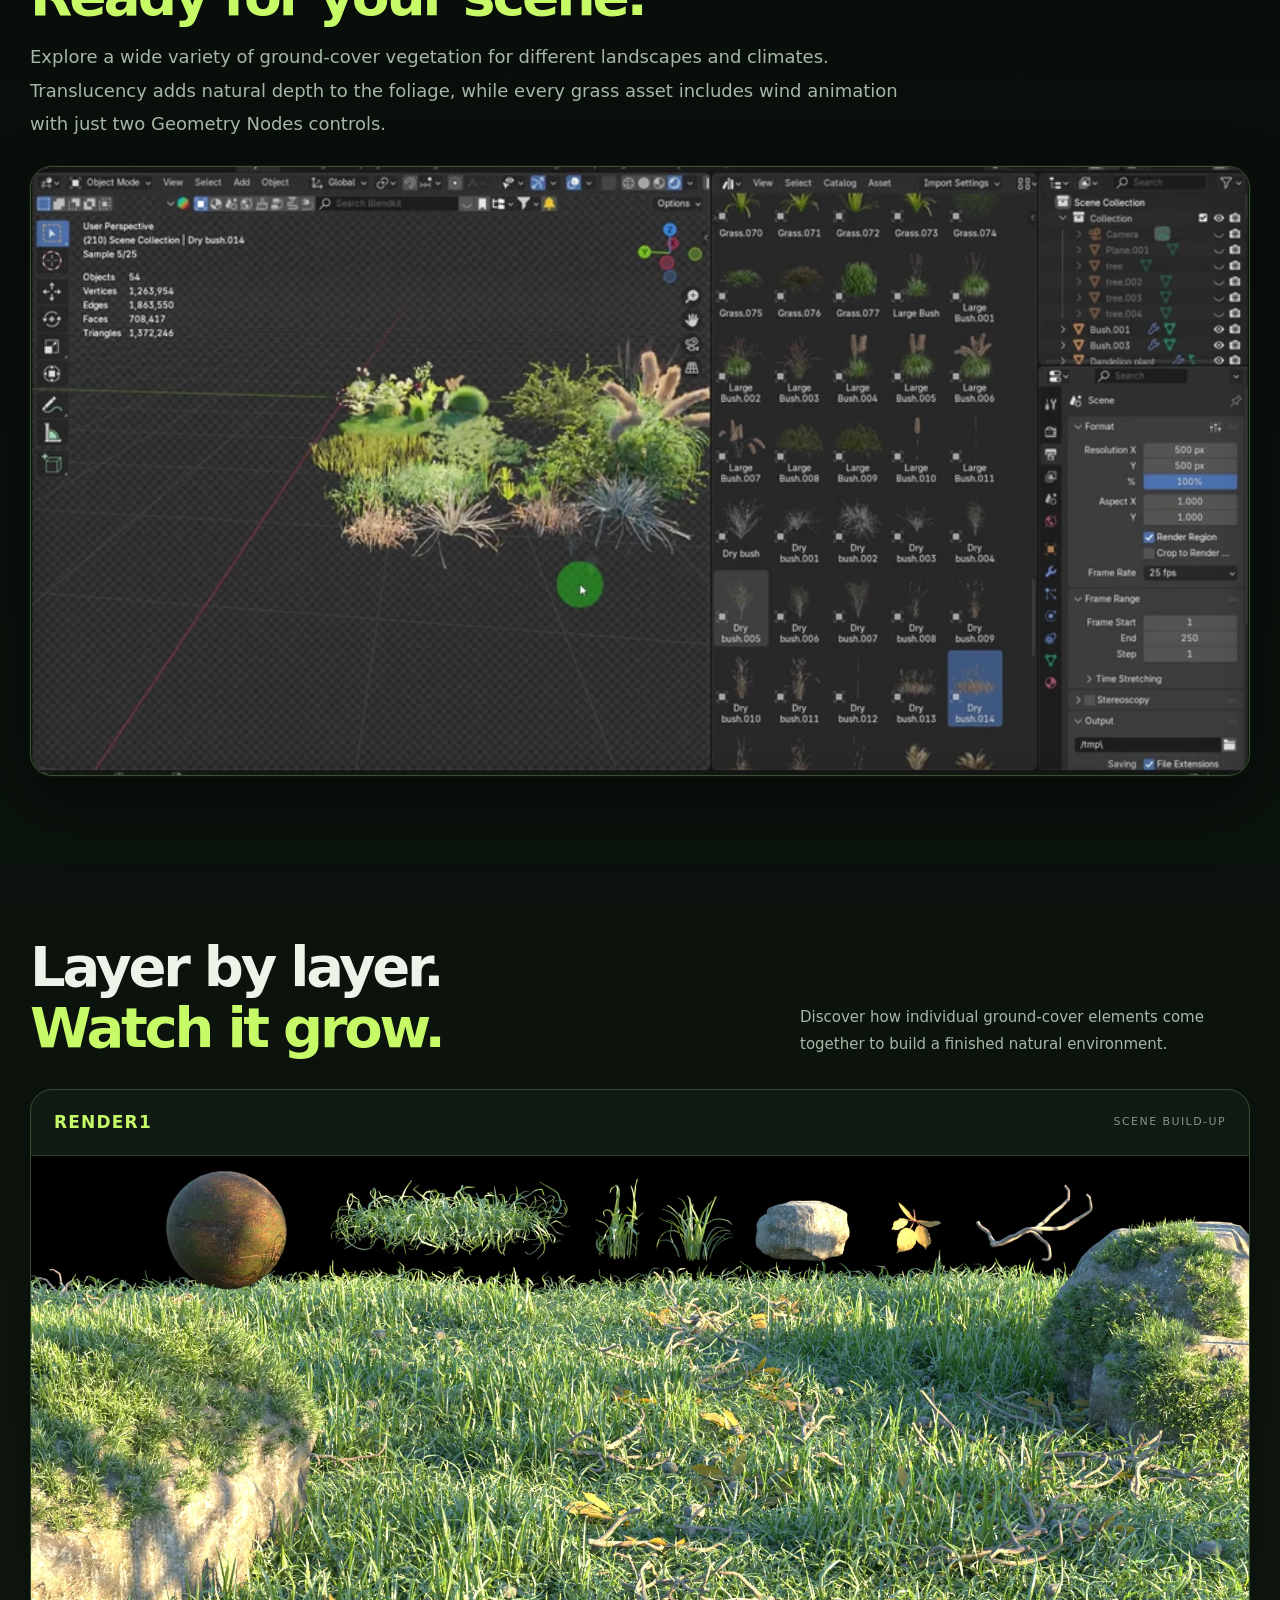
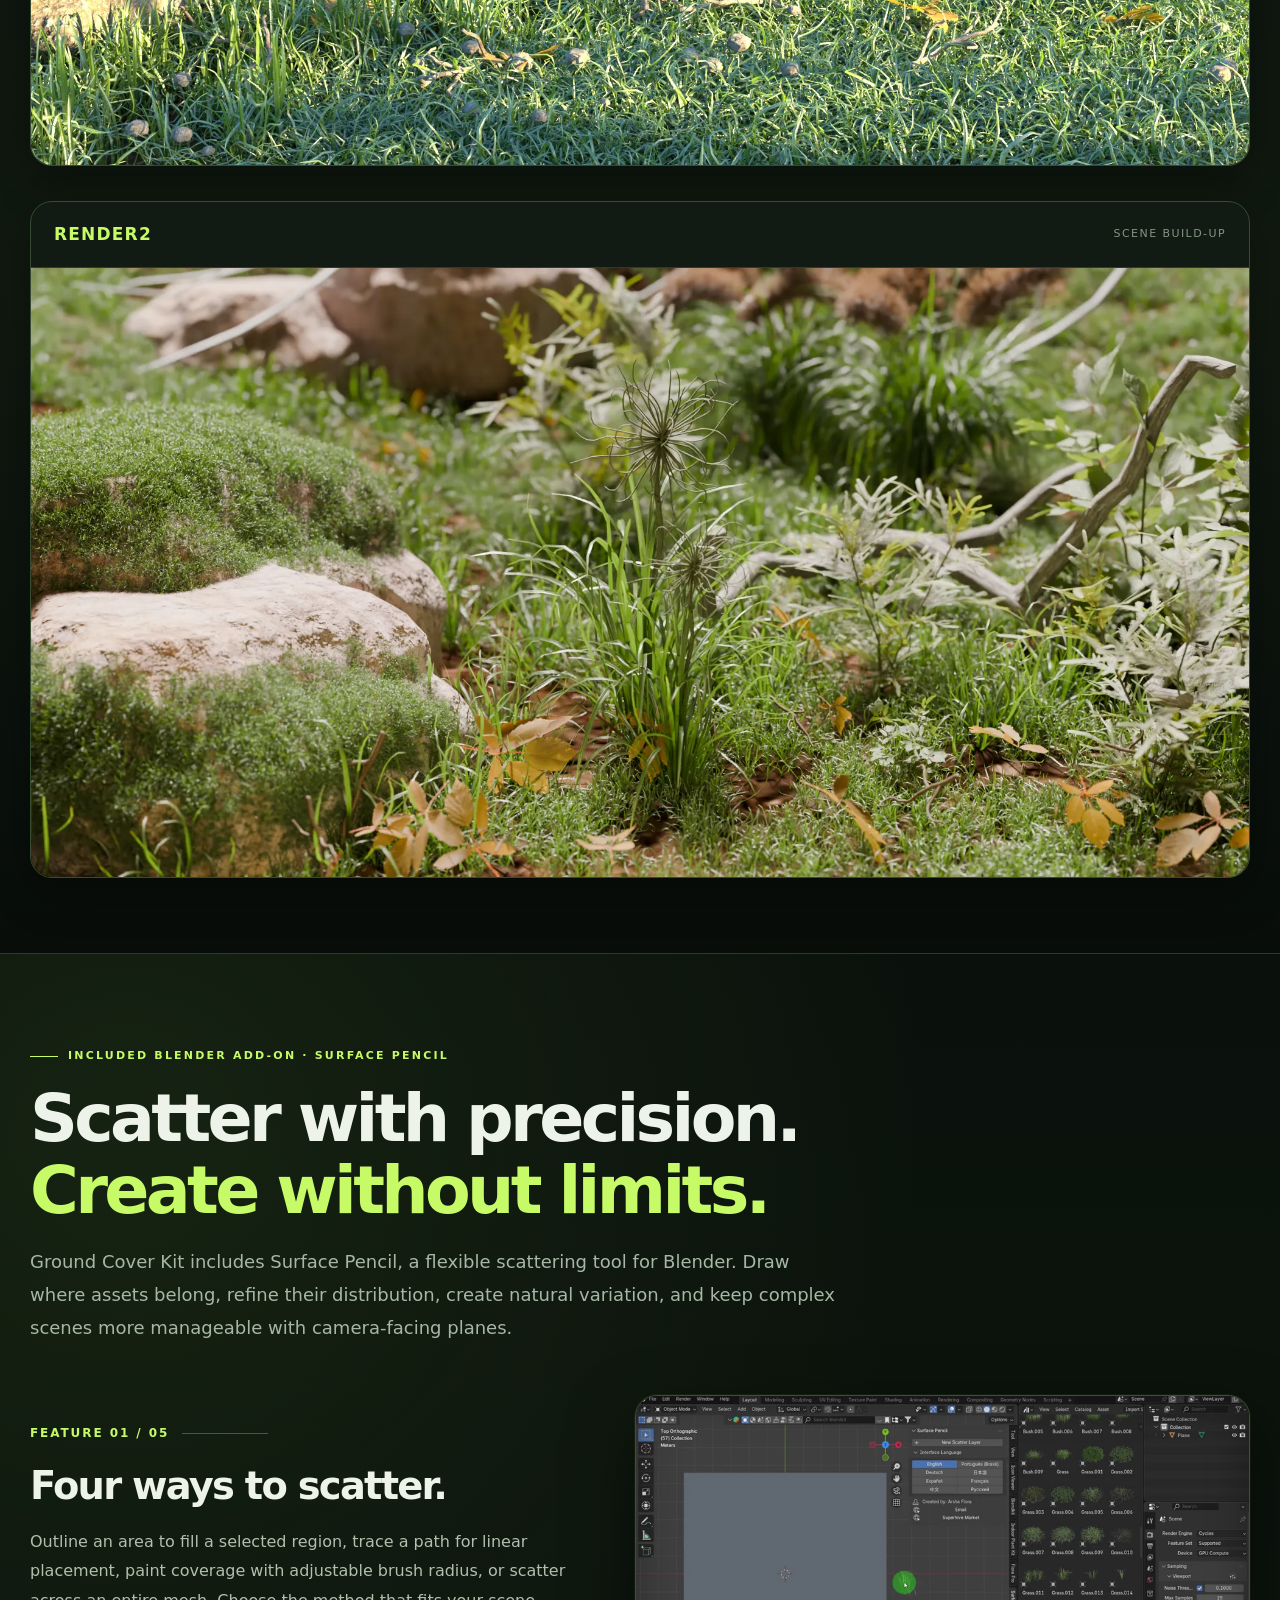
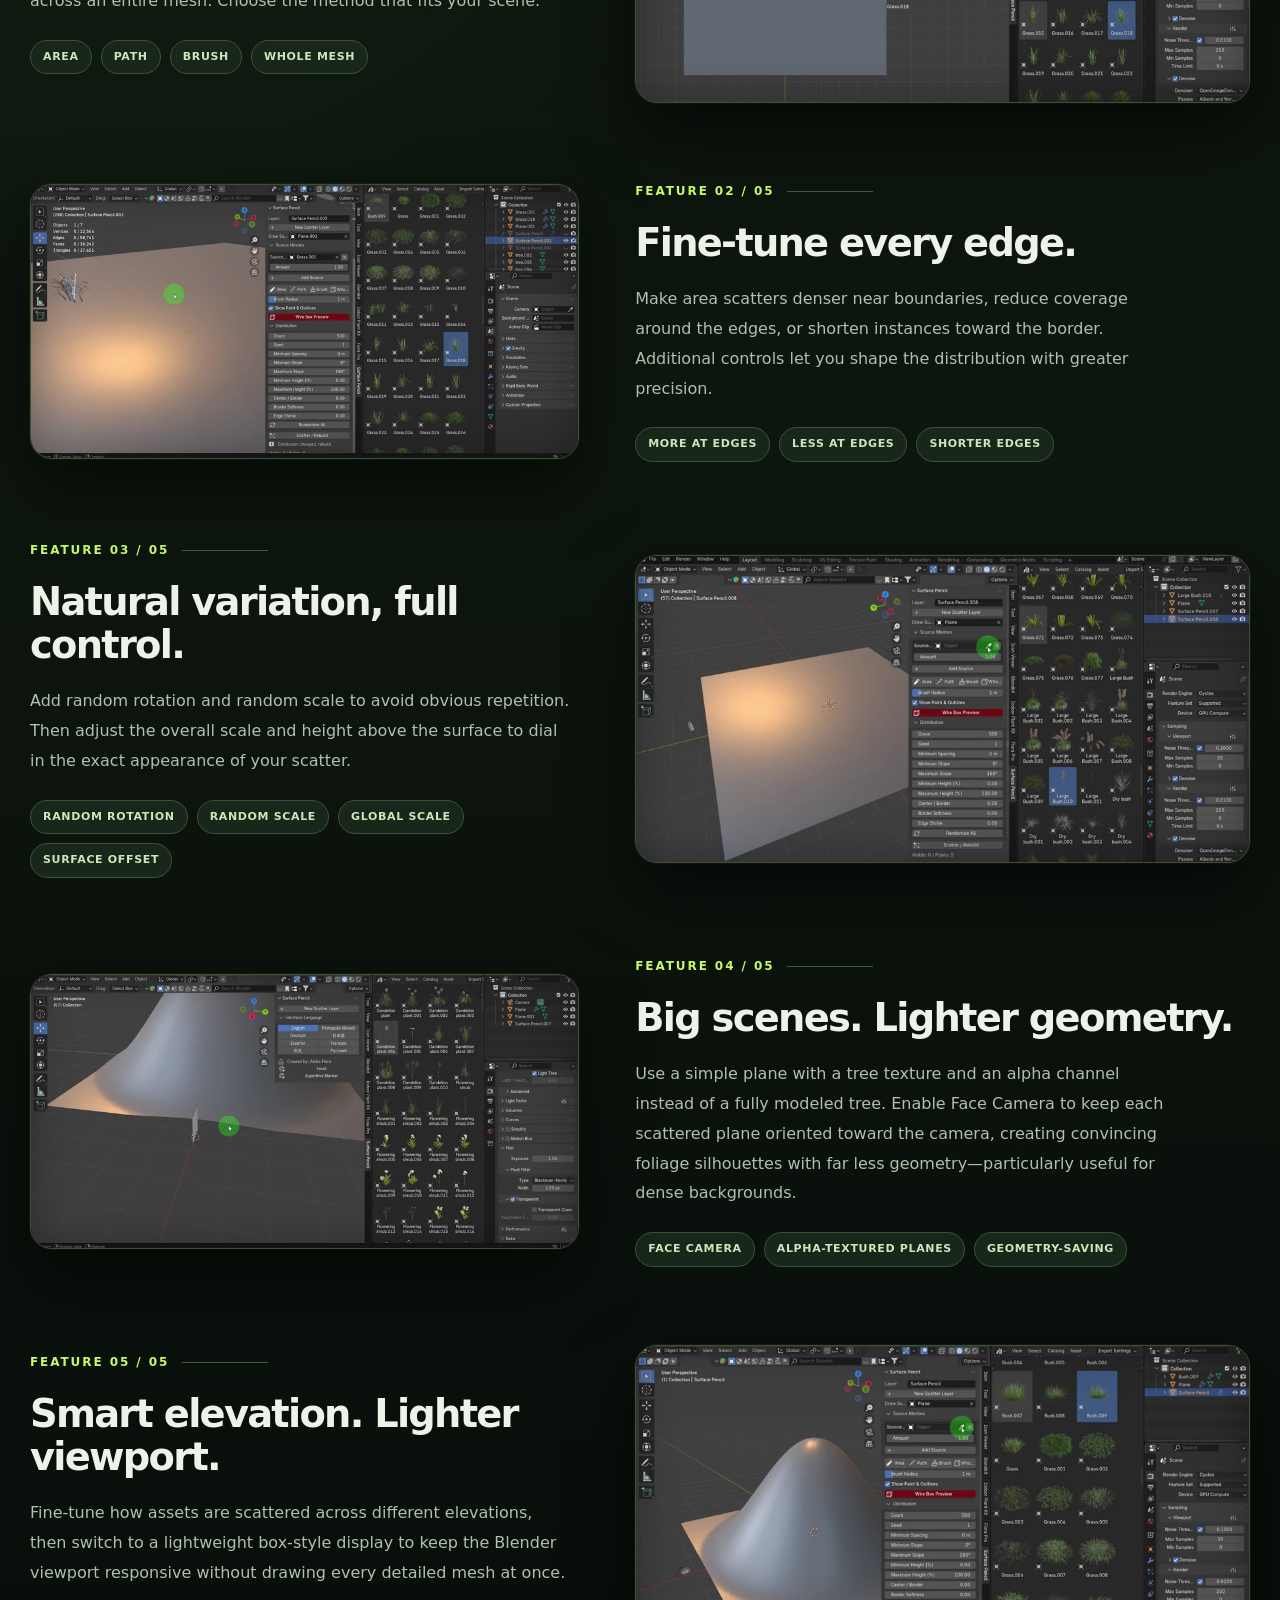
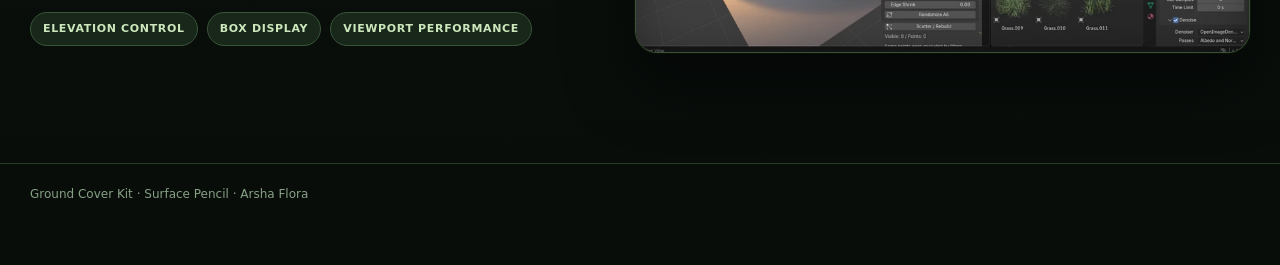
==== commit f37d7ad6: "." ====
--- a/index.html
+++ b/index.html
@@ -9,6 +9,157 @@
 <style>
 :root{--bg:#080d0a;--panel:#111a13;--line:#293e2a;--text:#edf3e9;--muted:#a6b8a5;--accent:#c6fa67}
 *{box-sizing:border-box}html{scroll-behavior:smooth}body{margin:0;color:var(--text);background:radial-gradient(ellipse at 75% -5%,#273d1a66,transparent 60%),var(--bg);font:15px/1.7 system-ui,-apple-system,'Segoe UI',sans-serif;overflow-x:hidden}h1,h2,h3,p{margin:0}a{color:inherit}button{font:inherit;cursor:pointer}.wrap{width:min(1220px,calc(100% - 42px));margin:auto}.intro{padding:90px 0 65px;border-bottom:1px solid #243526}.eyebrow{display:flex;align-items:center;gap:12px;margin-bottom:20px;color:var(--accent);font-size:11px;letter-spacing:.2em;font-weight:800;text-transform:uppercase}.eyebrow:before{content:'';width:26px;height:1px;background:var(--accent)}h1{font-size:clamp(46px,7vw,88px);font-weight:850;line-height:1.03;letter-spacing:-.065em;max-width:1000px}h1 em,h2 em{color:var(--accent);font-style:normal}.lead{font-size:clamp(15px,1.8vw,18px);line-height:1.9;max-width:880px;margin-top:23px;color:var(--muted)}.stats{display:flex;flex-wrap:wrap;gap:30px;margin-top:44px}.stat{min-width:155px;padding-left:22px;border-left:1px solid #48673c}.stat:first-child{padding-left:0;border-left:none}.stat strong{display:block;font-size:32px;letter-spacing:-.05em;line-height:1.2}.stat span{font-size:11px;letter-spacing:.13em;color:#a1b19b;text-transform:uppercase;font-weight:700}.section{padding:75px 0}.heading{display:flex;align-items:end;justify-content:space-between;gap:25px;margin-bottom:31px}.heading h2{font-size:clamp(34px,4.6vw,56px);letter-spacing:-.058em;line-height:1.09}.heading p{max-width:450px;color:var(--muted);line-height:1.8}.tabs{display:flex;flex-wrap:wrap;gap:10px;margin:25px 0 22px}.tab{border:1px solid #344c34;background:#142016;color:#e3eee0;border-radius:99px;padding:10px 17px;transition:background .2s,border-color .2s}.tab:hover{border-color:var(--accent)}.tab.active{background:var(--accent);color:#111b0d;border-color:var(--accent);font-weight:800}.train-shell{display:grid;gap:15px}.train-row{border:1px solid var(--line);border-radius:20px;background:linear-gradient(110deg,#0f1811,#162218,#0f1710);overflow:hidden;position:relative;padding:15px 0}.train-row:before,.train-row:after{content:'';position:absolute;top:0;bottom:0;width:65px;z-index:2;pointer-events:none}.train-row:before{left:0;background:linear-gradient(90deg,#0c140e,transparent)}.train-row:after{right:0;background:linear-gradient(270deg,#0c140e,transparent)}.track{display:flex;align-items:center;gap:14px;width:max-content;will-change:transform;animation:marquee-left 28s linear infinite}.track.reverse{animation-name:marquee-right}.train-set{display:flex;gap:14px;flex:none}.train-card{flex:none;width:162px;height:162px;background:#1a281d;border:1px solid #314a32;border-radius:16px;overflow:hidden}.train-card img{width:100%;height:100%;object-fit:contain;display:block}/* Intentionally keep moving during hover */@keyframes marquee-left{from{transform:translateX(0)}to{transform:translateX(calc(-50% - 7px))}}@keyframes marquee-right{from{transform:translateX(calc(-50% - 7px))}to{transform:translateX(0)}}.section-soft{background:linear-gradient(180deg,#0b120d,#101910 60%,#080d0a)}.renders{display:grid;gap:35px}.render-card{overflow:hidden;border:1px solid #354c31;border-radius:22px;background:var(--panel);box-shadow:0 16px 44px #0005}.render-head{padding:18px 23px;display:flex;justify-content:space-between;align-items:center;gap:15px;border-bottom:1px solid #2c3d2a}.render-head h3{color:var(--accent);font-size:17px;font-weight:750;text-transform:uppercase;letter-spacing:.07em}.render-head span{color:#819681;font-size:11px;letter-spacing:.13em}.stage{aspect-ratio:2/1;position:relative;overflow:hidden;background:#0a0e0b}.stage img{position:absolute;inset:0;width:100%;height:100%;object-fit:contain;user-select:none;display:block}.stage .overlay{opacity:0;clip-path:inset(0 0 0 100%);z-index:2}.scan-line{position:absolute;top:0;bottom:0;left:100%;width:3px;z-index:3;opacity:0;background:linear-gradient(180deg,transparent,#fff5cb 25%,var(--accent) 50%,#fff5cb 75%,transparent);box-shadow:0 0 12px var(--accent),0 0 29px #c6fa6766;pointer-events:none}.scan-line:after{content:'';position:absolute;top:0;bottom:0;right:0;width:30px;background:linear-gradient(90deg,transparent,#c6fa6745);filter:blur(9px)}.error{padding:24px;background:#211b14;color:#e3bc81;border:1px solid #846336;border-radius:14px;font-size:13px;line-height:1.7}.small-status{margin:10px 0;color:#7d9581;font-size:12px}.loading{padding:40px 20px;color:#95b28e;text-align:center}.foot{margin:0 auto;border-top:1px solid #263a28;padding:20px 0 60px;font-size:12px;color:#87a185}.foot a{text-decoration:none;color:var(--accent)}@media(max-width:860px){.heading{display:block}.heading p{margin-top:16px}.train-card{width:135px;height:135px}.intro{padding:60px 0 45px}}@media(max-width:540px){.wrap{width:min(1220px,calc(100% - 24px))}.section{padding:50px 0}.train-card{width:112px;height:112px;border-radius:13px}.train-row{padding:10px 0;border-radius:15px}.tabs{gap:7px}.tab{padding:8px 12px;font-size:12px}.render-head{padding:12px 15px}.render-head h3{font-size:13px}.render-head span{font-size:9px}.stat{min-width:0}.stats{gap:17px}.stat strong{font-size:25px}}
+
+
+/* ==============================================
+   SURFACE PENCIL | Animated WebP feature showcase
+   Direct local relative URLs; no GitHub API calls.
+   ============================================== */
+.addon-showcase{
+  position:relative;
+  padding-top:86px;
+  padding-bottom:110px;
+  border-top:1px solid #273d29;
+  background:
+    radial-gradient(circle at 10% 7%,rgba(140,202,73,.09),transparent 32%),
+    linear-gradient(180deg,#0a110c 0%,#0d160e 45%,#080d0a 100%);
+}
+.addon-showcase .addon-intro{margin-bottom:50px}
+.addon-showcase .addon-eyebrow{
+  display:inline-flex;align-items:center;gap:10px;
+  color:var(--accent);font-size:11px;letter-spacing:.2em;
+  font-weight:800;text-transform:uppercase;margin-bottom:17px;
+}
+.addon-showcase .addon-eyebrow:before{
+  content:'';display:block;width:28px;height:1px;background:var(--accent);
+}
+.addon-showcase .addon-title{
+  font-size:clamp(38px,5.2vw,67px);
+  line-height:1.08;letter-spacing:-.055em;margin:0 0 18px;
+}
+.addon-showcase .addon-title em{font-style:normal;color:var(--accent)}
+.addon-showcase .addon-summary{
+  color:var(--muted);max-width:810px;
+  font-size:clamp(15px,1.7vw,18px);line-height:1.85;
+}
+.feature-list{display:grid;gap:78px}
+.feature-row{
+  display:grid;grid-template-columns:minmax(0,1fr) minmax(0,1.12fr);
+  align-items:center;column-gap:clamp(30px,4.4vw,74px);
+}
+.feature-row .feature-copy{grid-column:1;grid-row:1}
+.feature-row .feature-media{grid-column:2;grid-row:1}
+.feature-row.media-left .feature-copy{grid-column:2}
+.feature-row.media-left .feature-media{grid-column:1}
+.feature-kicker{
+  display:flex;align-items:center;gap:13px;margin-bottom:20px;
+  color:var(--accent);font-size:12px;font-weight:800;letter-spacing:.16em;
+  text-transform:uppercase;
+}
+.feature-kicker::after{content:'';height:1px;flex:1;max-width:86px;background:#405d36}
+.feature-copy h3{
+  font-size:clamp(29px,3vw,43px);letter-spacing:-.045em;
+  line-height:1.12;font-weight:790;margin:0 0 20px;
+}
+.feature-copy p{font-size:16px;line-height:1.86;color:#b0c0ac;max-width:540px;margin:0}
+.feature-tags{display:flex;flex-wrap:wrap;gap:9px;margin-top:24px}
+.feature-tags span{
+  display:inline-flex;align-items:center;padding:7px 12px;
+  background:#18271a;border:1px solid #385438;border-radius:100px;
+  color:#cde7bc;font-size:11px;letter-spacing:.06em;
+  font-weight:750;text-transform:uppercase;
+}
+.feature-media{
+  position:relative;border-radius:22px;border:1px solid #395135;
+  overflow:hidden;background:#101812;box-shadow:0 26px 65px #0008,0 0 0 1px #a6df3210;
+  isolation:isolate;
+}
+.feature-media::before{
+  content:'';position:absolute;inset:0;border-radius:inherit;
+  box-shadow:inset 0 0 45px #0005;z-index:1;pointer-events:none;
+}
+.feature-media img{
+  display:block;width:100%;height:auto;aspect-ratio:2/1;
+  object-fit:contain;object-position:center;
+  background:radial-gradient(circle at 50% 50%,#1c2a1d,#0c130e 80%);
+}
+.feature-error{
+  display:none;position:absolute;inset:0;z-index:3;
+  align-items:center;justify-content:center;text-align:center;
+  padding:24px;color:#edc396;background:#211a13;
+  font-size:14px;line-height:1.8;
+}
+.feature-media.is-missing .feature-error{display:flex}
+@media(max-width:860px){
+  .addon-showcase{padding-top:65px;padding-bottom:80px}
+  .feature-list{gap:54px}
+  .feature-row{column-gap:24px;grid-template-columns:minmax(0,1fr) minmax(0,1fr)}
+  .feature-copy h3{font-size:clamp(25px,3.8vw,34px)}
+  .feature-copy p{font-size:14px;line-height:1.75}
+}
+@media(max-width:690px){
+  .addon-showcase{padding-top:52px;padding-bottom:65px}
+  .addon-showcase .addon-intro{margin-bottom:36px}
+  .feature-list{gap:48px}
+  .feature-row,.feature-row.media-left{display:flex;flex-direction:column;align-items:stretch;gap:22px}
+  .feature-row .feature-media,.feature-row.media-left .feature-media{order:0}
+  .feature-row .feature-copy,.feature-row.media-left .feature-copy{order:1}
+  .feature-copy h3{font-size:31px;margin-bottom:12px}
+  .feature-kicker{margin-bottom:10px}
+  .feature-tags{margin-top:15px}
+  .feature-media{border-radius:16px}
+}
+
+
+/* ==============================================
+   COLLECTION HIGHLIGHT | video5.webp
+   The file is loaded directly from assets/video.
+   ============================================== */
+.vegetation-showcase{
+  position:relative;
+  padding:18px 0 85px;
+  background:linear-gradient(180deg,#080d0a 0%,#0b130d 100%);
+}
+.vegetation-showcase .vegetation-intro{max-width:960px;margin-bottom:26px}
+.vegetation-showcase .vegetation-eyebrow{
+  display:inline-flex;align-items:center;gap:10px;
+  color:var(--accent);font-size:11px;letter-spacing:.2em;
+  font-weight:800;text-transform:uppercase;margin-bottom:15px;
+}
+.vegetation-showcase .vegetation-eyebrow::before{
+  content:'';display:block;width:28px;height:1px;background:var(--accent);
+}
+.vegetation-showcase h2{
+  font-size:clamp(32px,4.6vw,55px);font-weight:800;
+  line-height:1.08;letter-spacing:-.055em;margin:0 0 14px;
+}
+.vegetation-showcase h2 em{color:var(--accent);font-style:normal}
+.vegetation-showcase .vegetation-copy{
+  max-width:900px;color:var(--muted);font-size:clamp(15px,1.65vw,18px);
+  line-height:1.85;
+}
+.collection-preview{
+  position:relative;overflow:hidden;isolation:isolate;
+  width:100%;aspect-ratio:2/1;
+  border-radius:22px;border:1px solid #395135;
+  background:radial-gradient(circle at center,#18271a,#0c130e);
+  box-shadow:0 25px 62px #0007,0 0 0 1px #a6df3210;
+}
+.collection-preview img{
+  display:block;width:100%;height:100%;object-fit:contain;
+  object-position:center;aspect-ratio:2/1;
+}
+.collection-preview::after{
+  content:'';position:absolute;inset:0;
+  box-shadow:inset 0 0 36px #0003;pointer-events:none;
+}
+.collection-preview.is-missing .feature-error{display:flex}
+@media(max-width:690px){
+  .vegetation-showcase{padding:2px 0 57px}
+  .vegetation-showcase .vegetation-intro{margin-bottom:20px}
+  .collection-preview{border-radius:16px}
+}
+
 </style>
 </head>
 <body>
@@ -24,10 +175,119 @@
 <div id="tabs" class="tabs"></div>
 <div class="train-shell"><div class="train-row"><div class="track" id="train-1"></div></div><div class="train-row"><div class="track reverse" id="train-2"></div></div></div>
 </div></section>
+
+<section class="vegetation-showcase" id="vegetation-library-preview" aria-labelledby="vegetation-title">
+  <div class="wrap">
+    <div class="vegetation-intro">
+      <div class="vegetation-eyebrow">GROUND COVER LIBRARY · ANIMATED PREVIEW</div>
+      <h2 id="vegetation-title">Nature in every detail.<br><em>Ready for your scene.</em></h2>
+      <p class="vegetation-copy">Explore a wide variety of ground-cover vegetation for different landscapes and climates. Translucency adds natural depth to the foliage, while every grass asset includes wind animation with just two Geometry Nodes controls.</p>
+    </div>
+    <div class="collection-preview">
+      <img src="assets/video/video5.webp"
+           alt="Ground Cover Kit grass and vegetation asset collection with animated wind preview."
+           loading="lazy" decoding="async"
+           onerror="this.parentElement.classList.add('is-missing')">
+      <div class="feature-error" role="status">Preview unavailable.<br>Check assets/video/video5.webp</div>
+    </div>
+  </div>
+</section>
 <section class="section section-soft" id="render-section"><div class="wrap">
 <div class="heading"><h2>Layer by layer.<br><em>Watch it grow.</em></h2><p>Discover how individual ground-cover elements come together to build a finished natural environment.</p></div>
 <div class="renders" id="render-list"><div class="loading">Loading render collections…</div></div>
 </div></section>
+
+<section class="addon-showcase" id="surface-pencil-features">
+  <div class="wrap">
+    <div class="addon-intro">
+      <div class="addon-eyebrow">INCLUDED BLENDER ADD-ON · SURFACE PENCIL</div>
+      <h2 class="addon-title">Scatter with precision.<br><em>Create without limits.</em></h2>
+      <p class="addon-summary">Ground Cover Kit includes Surface Pencil, a flexible scattering tool for Blender. Draw where assets belong, refine their distribution, create natural variation, and keep complex scenes more manageable with camera-facing planes.</p>
+    </div>
+    <div class="feature-list">
+      <article class="feature-row" aria-labelledby="feature-title-1">
+        <div class="feature-copy">
+          <div class="feature-kicker">FEATURE 01 / 05</div>
+          <h3 id="feature-title-1">Four ways to scatter.</h3>
+          <p>Outline an area to fill a selected region, trace a path for linear placement, paint coverage with adjustable brush radius, or scatter across an entire mesh. Choose the method that fits your scene.</p>
+          <div class="feature-tags"><span>Area</span><span>Path</span><span>Brush</span><span>Whole Mesh</span></div>
+        </div>
+        <div class="feature-media">
+          <img src="assets/video/video1.webp"
+               alt="Surface Pencil demonstration: Four ways to scatter."
+               loading="lazy" decoding="async"
+               onerror="this.parentElement.classList.add('is-missing')">
+          <div class="feature-error" role="status">Preview unavailable.<br>Check assets/video/video1.webp</div>
+        </div>
+      </article>
+
+      <article class="feature-row media-left" aria-labelledby="feature-title-2">
+        <div class="feature-copy">
+          <div class="feature-kicker">FEATURE 02 / 05</div>
+          <h3 id="feature-title-2">Fine-tune every edge.</h3>
+          <p>Make area scatters denser near boundaries, reduce coverage around the edges, or shorten instances toward the border. Additional controls let you shape the distribution with greater precision.</p>
+          <div class="feature-tags"><span>More at edges</span><span>Less at edges</span><span>Shorter edges</span></div>
+        </div>
+        <div class="feature-media">
+          <img src="assets/video/video2.webp"
+               alt="Surface Pencil demonstration: Fine-tune every edge."
+               loading="lazy" decoding="async"
+               onerror="this.parentElement.classList.add('is-missing')">
+          <div class="feature-error" role="status">Preview unavailable.<br>Check assets/video/video2.webp</div>
+        </div>
+      </article>
+
+      <article class="feature-row" aria-labelledby="feature-title-3">
+        <div class="feature-copy">
+          <div class="feature-kicker">FEATURE 03 / 05</div>
+          <h3 id="feature-title-3">Natural variation, full control.</h3>
+          <p>Add random rotation and random scale to avoid obvious repetition. Then adjust the overall scale and height above the surface to dial in the exact appearance of your scatter.</p>
+          <div class="feature-tags"><span>Random rotation</span><span>Random scale</span><span>Global scale</span><span>Surface offset</span></div>
+        </div>
+        <div class="feature-media">
+          <img src="assets/video/video3.webp"
+               alt="Surface Pencil demonstration: Natural variation, full control."
+               loading="lazy" decoding="async"
+               onerror="this.parentElement.classList.add('is-missing')">
+          <div class="feature-error" role="status">Preview unavailable.<br>Check assets/video/video3.webp</div>
+        </div>
+      </article>
+
+      <article class="feature-row media-left" aria-labelledby="feature-title-4">
+        <div class="feature-copy">
+          <div class="feature-kicker">FEATURE 04 / 05</div>
+          <h3 id="feature-title-4">Big scenes. Lighter geometry.</h3>
+          <p>Use a simple plane with a tree texture and an alpha channel instead of a fully modeled tree. Enable Face Camera to keep each scattered plane oriented toward the camera, creating convincing foliage silhouettes with far less geometry—particularly useful for dense backgrounds.</p>
+          <div class="feature-tags"><span>Face Camera</span><span>Alpha-textured planes</span><span>Geometry-saving</span></div>
+        </div>
+        <div class="feature-media">
+          <img src="assets/video/video4.webp"
+               alt="Surface Pencil demonstration: Big scenes. Lighter geometry."
+               loading="lazy" decoding="async"
+               onerror="this.parentElement.classList.add('is-missing')">
+          <div class="feature-error" role="status">Preview unavailable.<br>Check assets/video/video4.webp</div>
+        </div>
+      </article>
+
+      <article class="feature-row" aria-labelledby="feature-title-5">
+        <div class="feature-copy">
+          <div class="feature-kicker">FEATURE 05 / 05</div>
+          <h3 id="feature-title-5">Smart elevation. Lighter viewport.</h3>
+          <p>Fine-tune how assets are scattered across different elevations, then switch to a lightweight box-style display to keep the Blender viewport responsive without drawing every detailed mesh at once.</p>
+          <div class="feature-tags"><span>Elevation control</span><span>Box display</span><span>Viewport performance</span></div>
+        </div>
+        <div class="feature-media">
+          <img src="assets/video/video6.webp"
+               alt="Surface Pencil demonstration: Elevation-based scatter controls and box-style viewport display."
+               loading="lazy" decoding="async"
+               onerror="this.parentElement.classList.add('is-missing')">
+          <div class="feature-error" role="status">Preview unavailable.<br>Check assets/video/video6.webp</div>
+        </div>
+      </article>
+    </div>
+  </div>
+</section>
+
 </main><footer class="foot"><div class="wrap">Ground Cover Kit · Surface Pencil · Arsha Flora</div></footer>
 <script>
 'use strict';
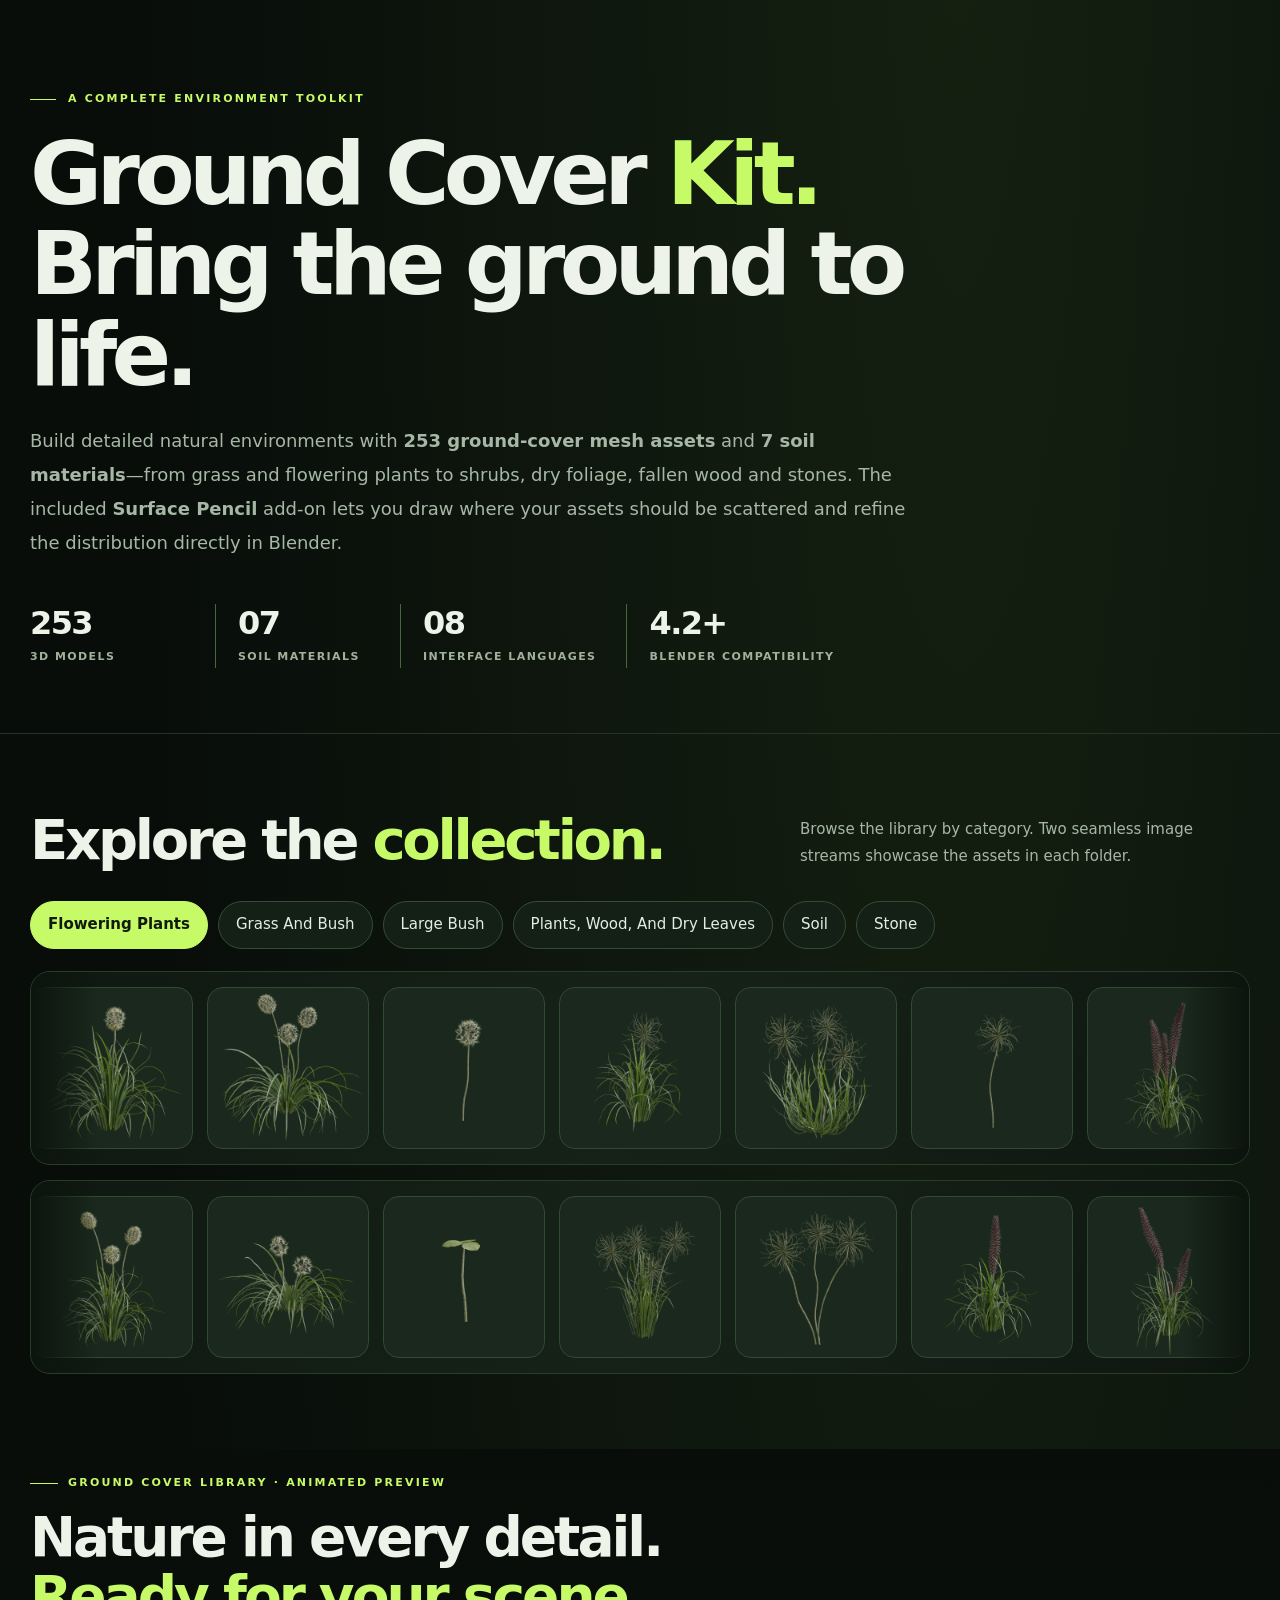
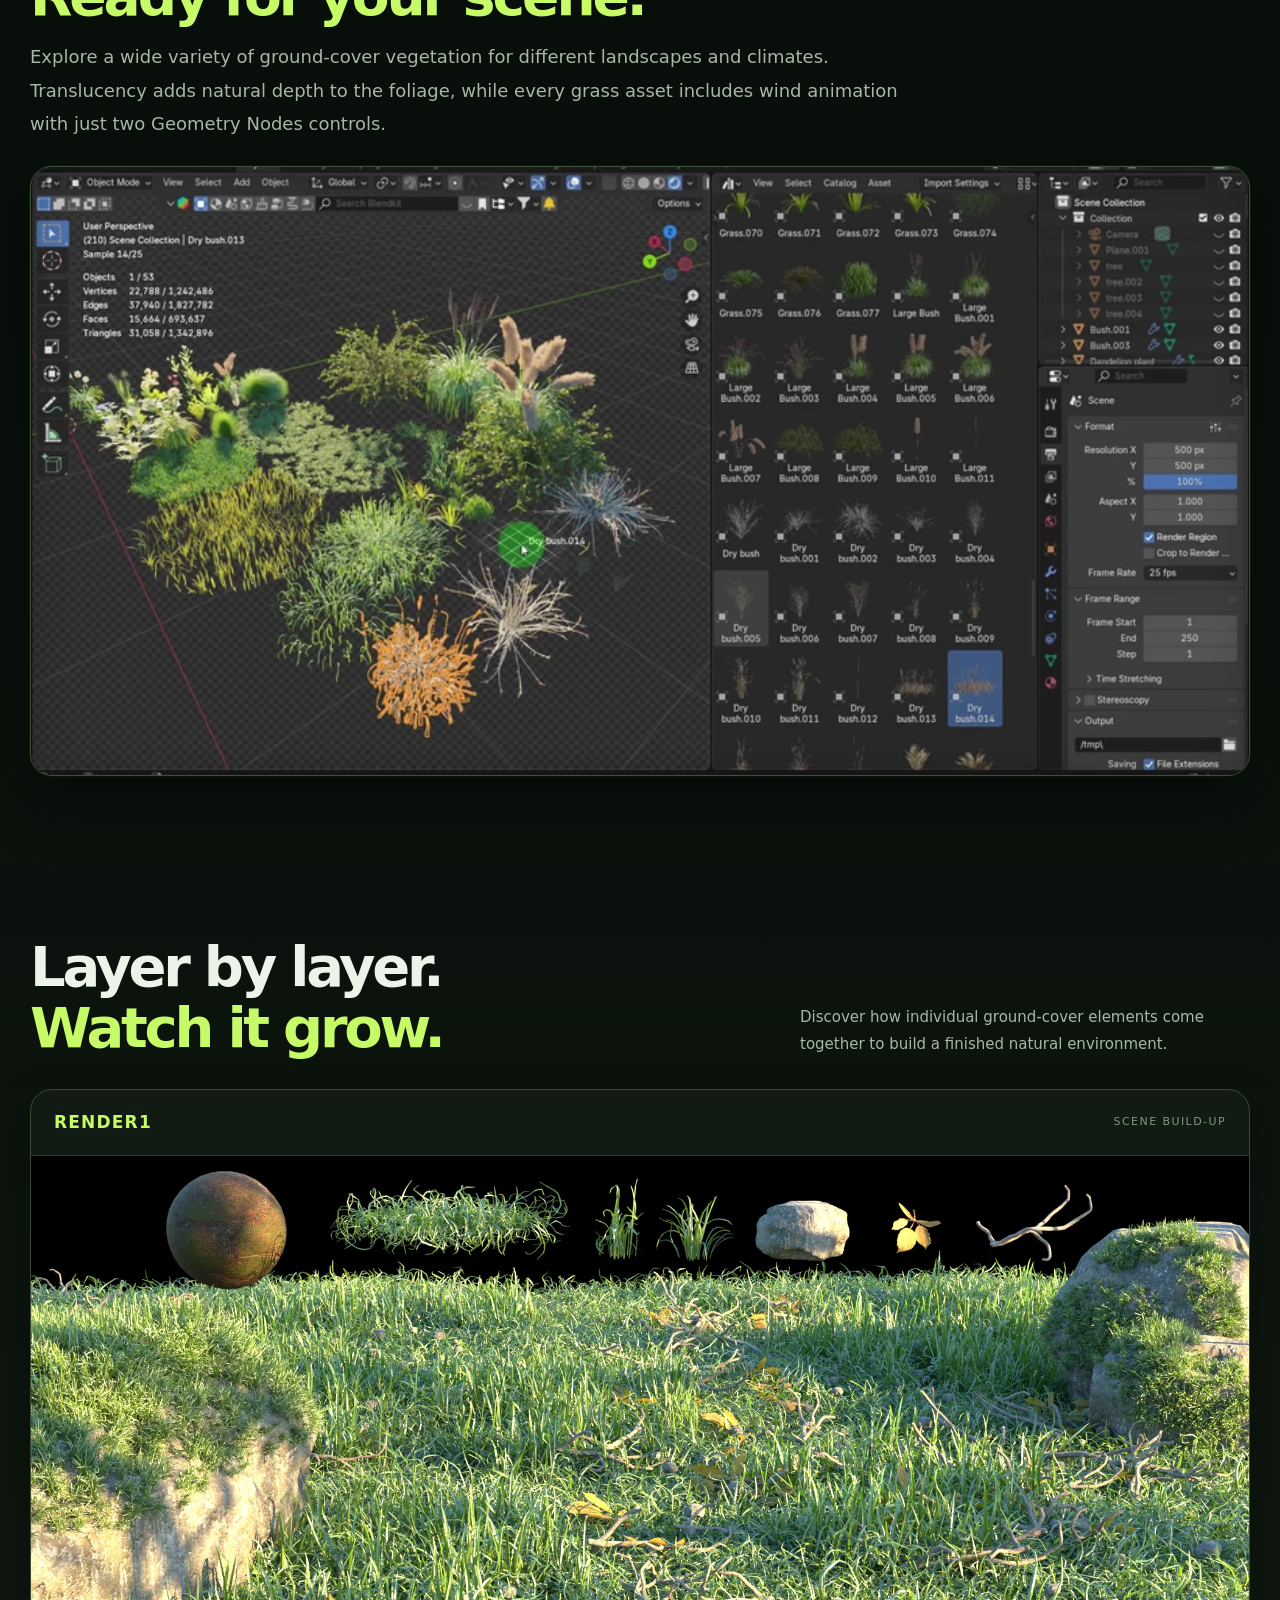
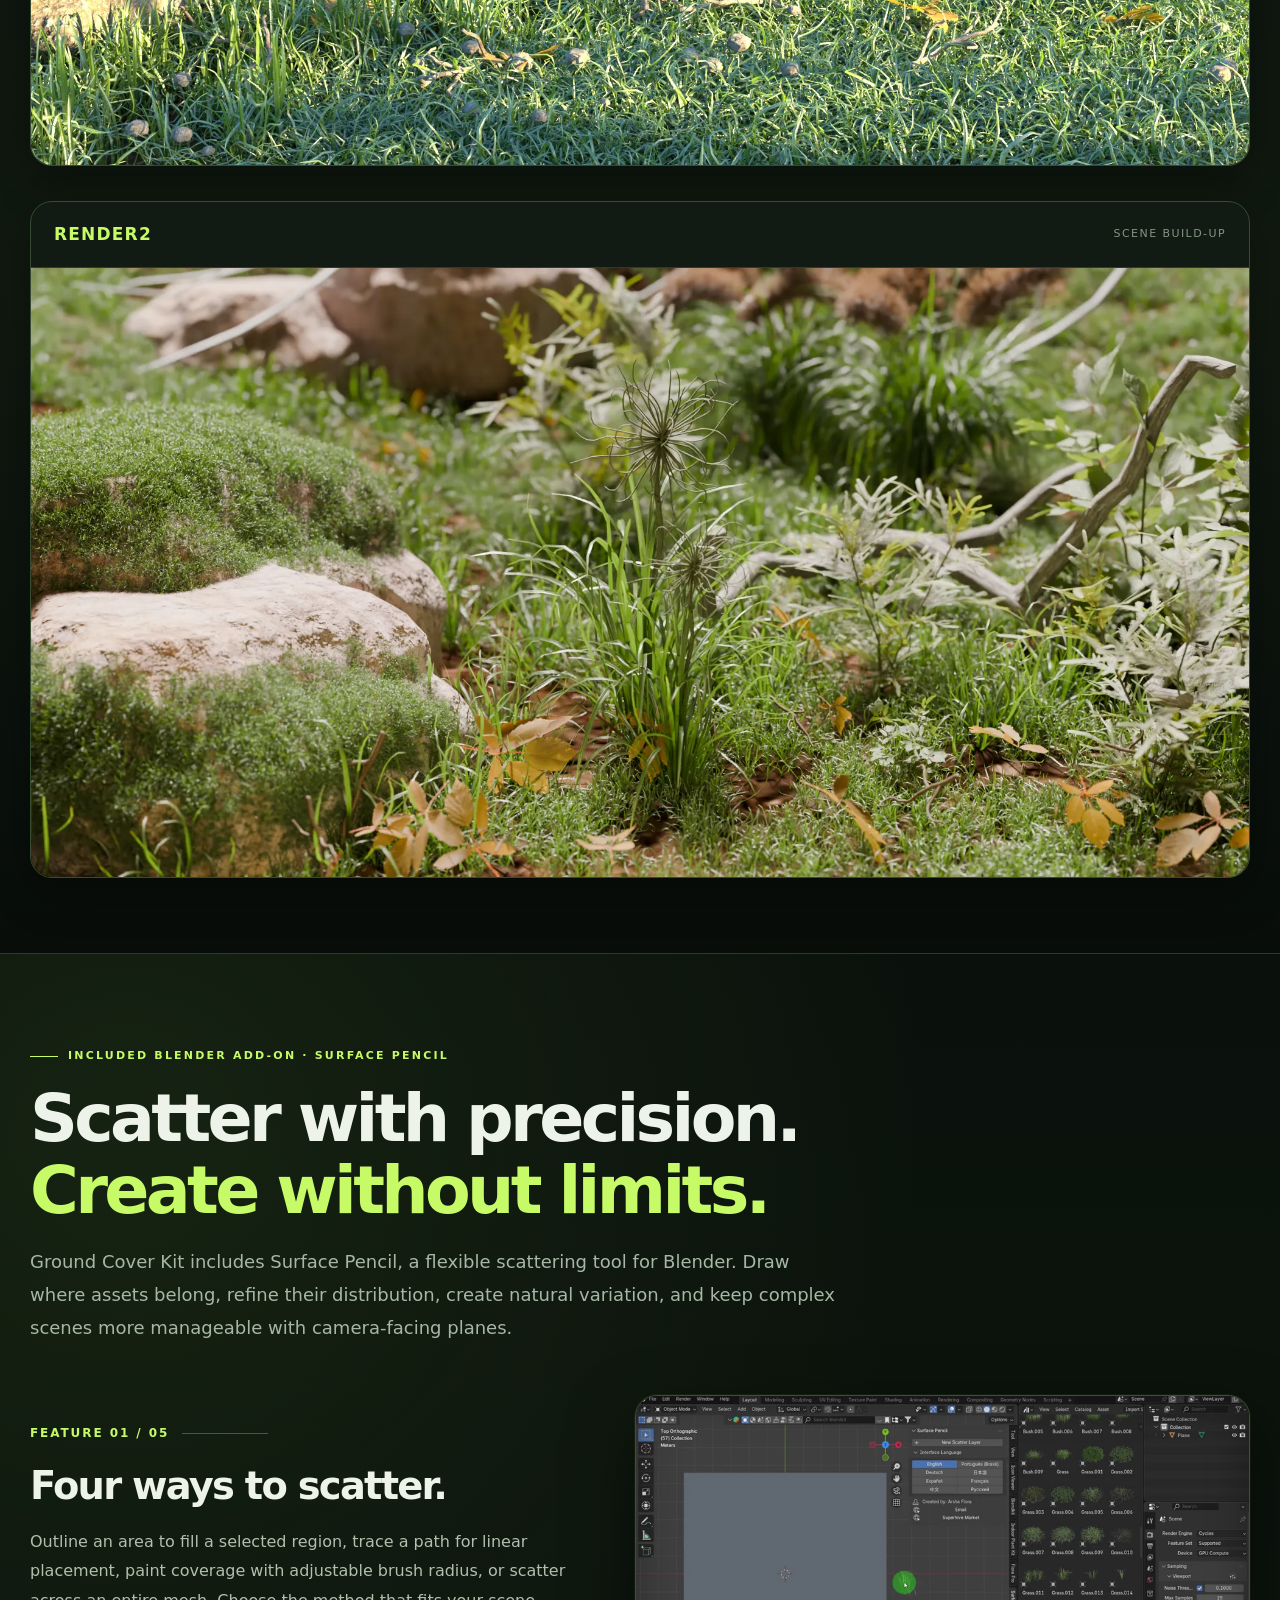
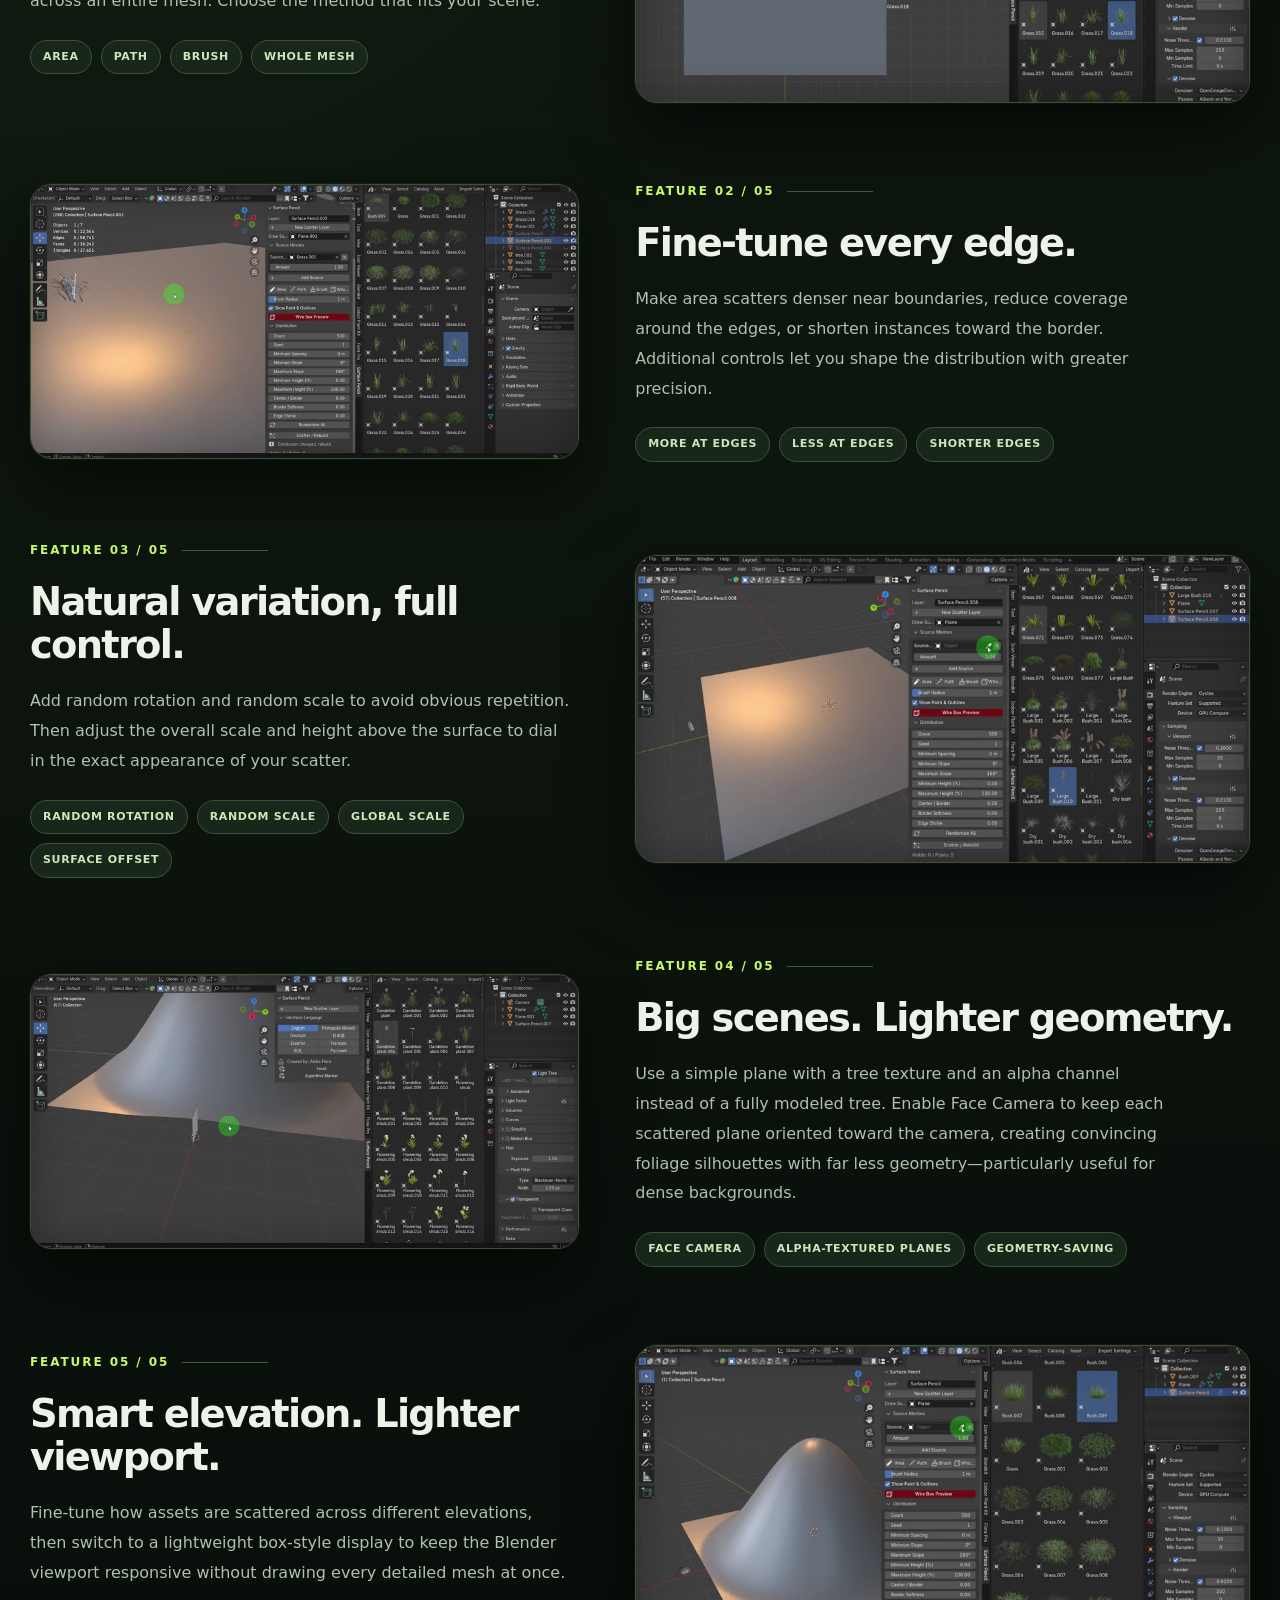
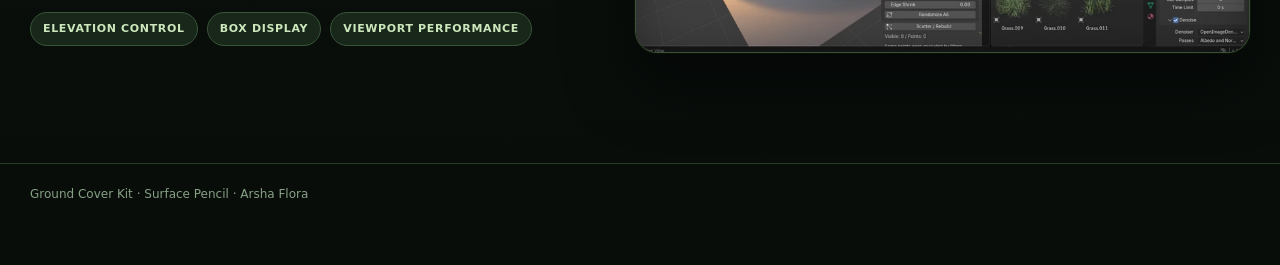
==== commit 1165f5cc: "Update index.html" ====
--- a/index.html
+++ b/index.html
@@ -5,6 +5,7 @@
 <meta name="viewport" content="width=device-width,initial-scale=1">
 <meta name="theme-color" content="#080d0a">
 <meta name="description" content="Ground Cover Kit: 253 ground cover models, 7 soil materials and Surface Pencil for Blender.">
+<meta name="responsive-embedded-sizing" content="allow-origins=*">
 <title>Ground Cover Kit — Arsha Flora</title>
 <style>
 :root{--bg:#080d0a;--panel:#111a13;--line:#293e2a;--text:#edf3e9;--muted:#a6b8a5;--accent:#c6fa67}
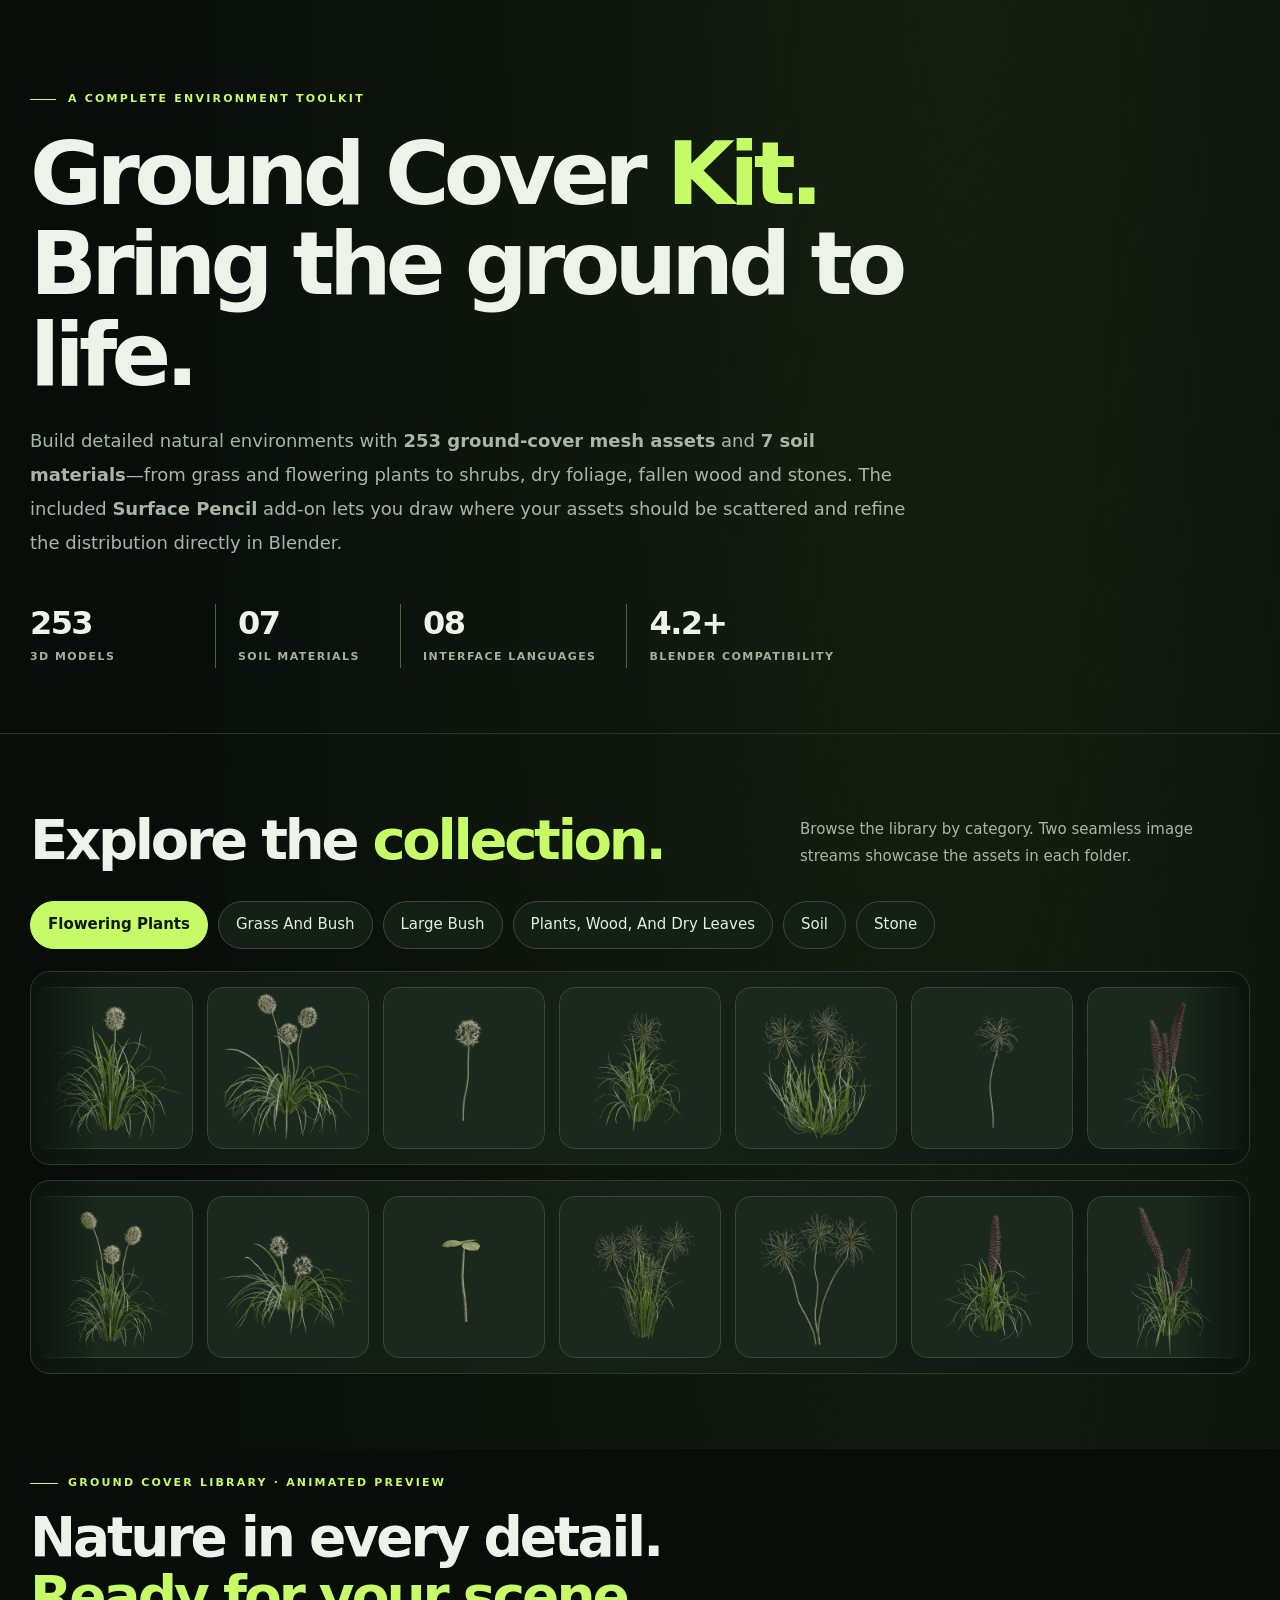
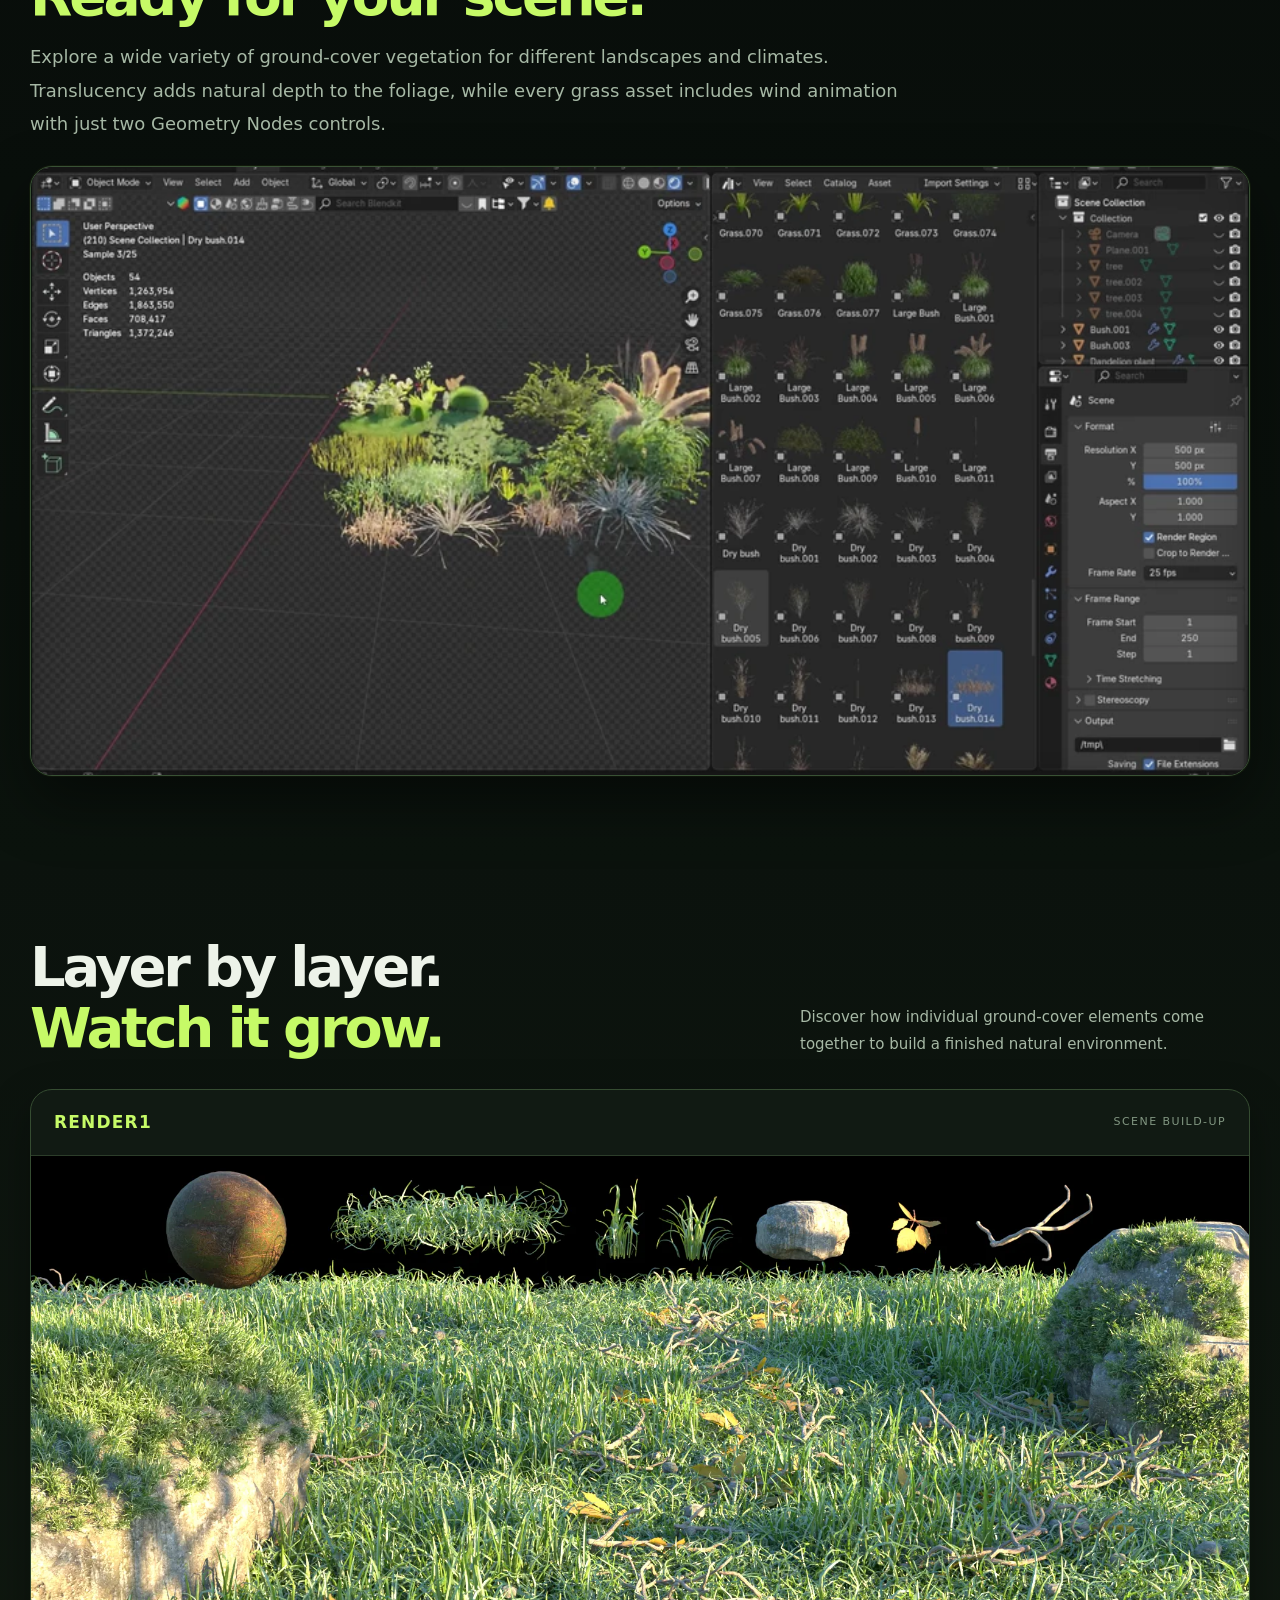
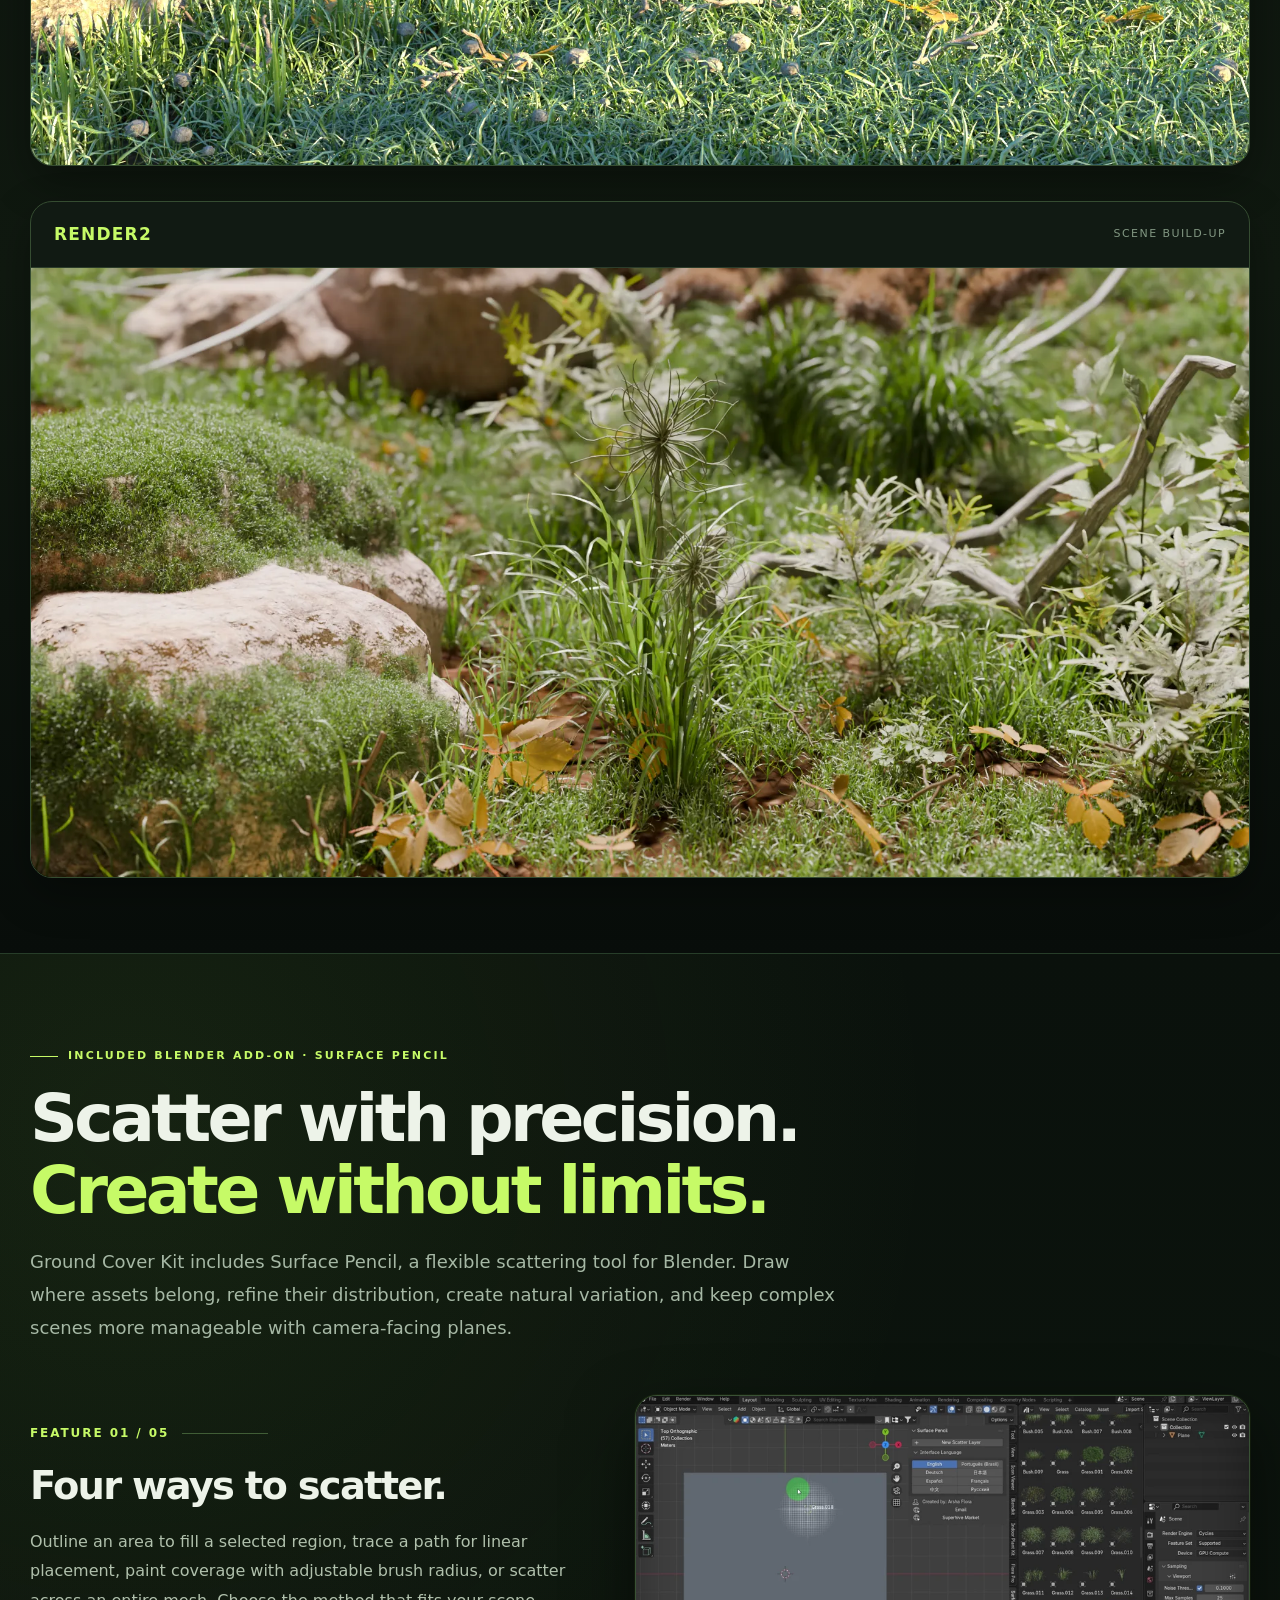
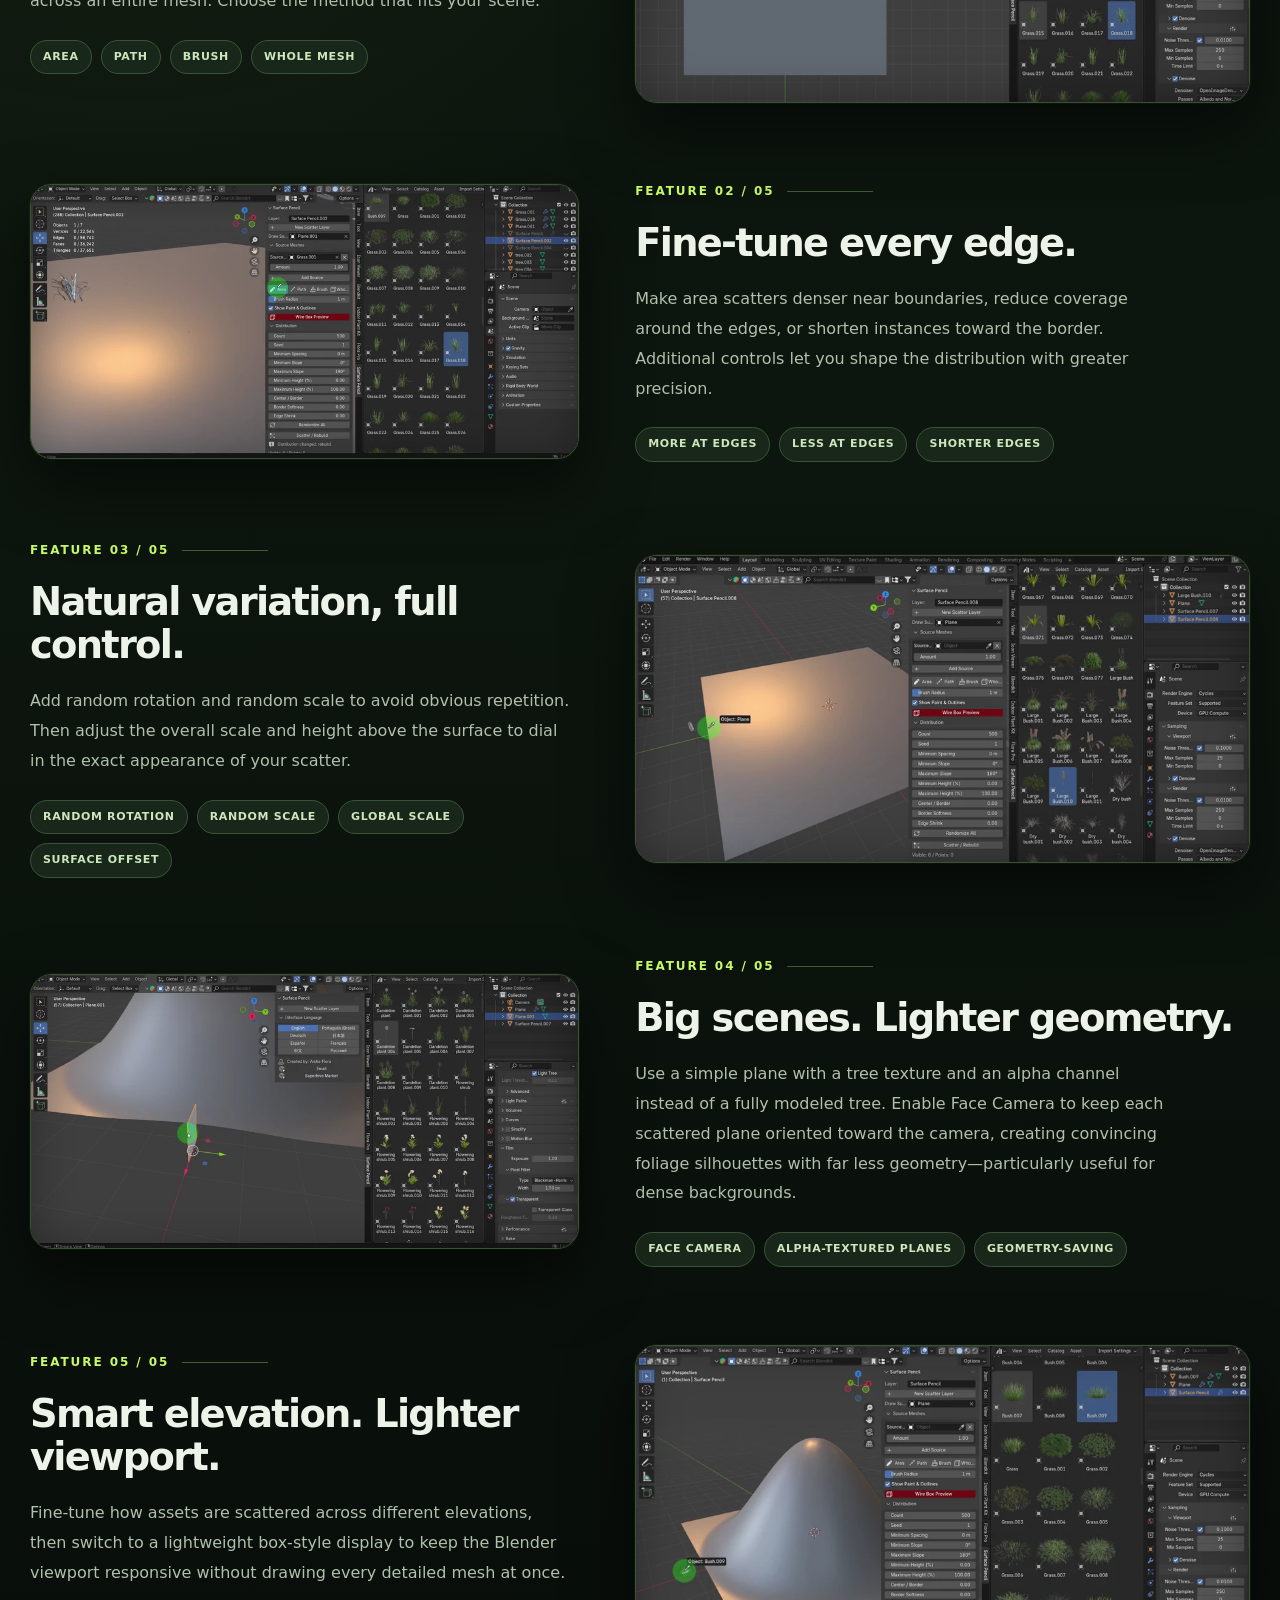
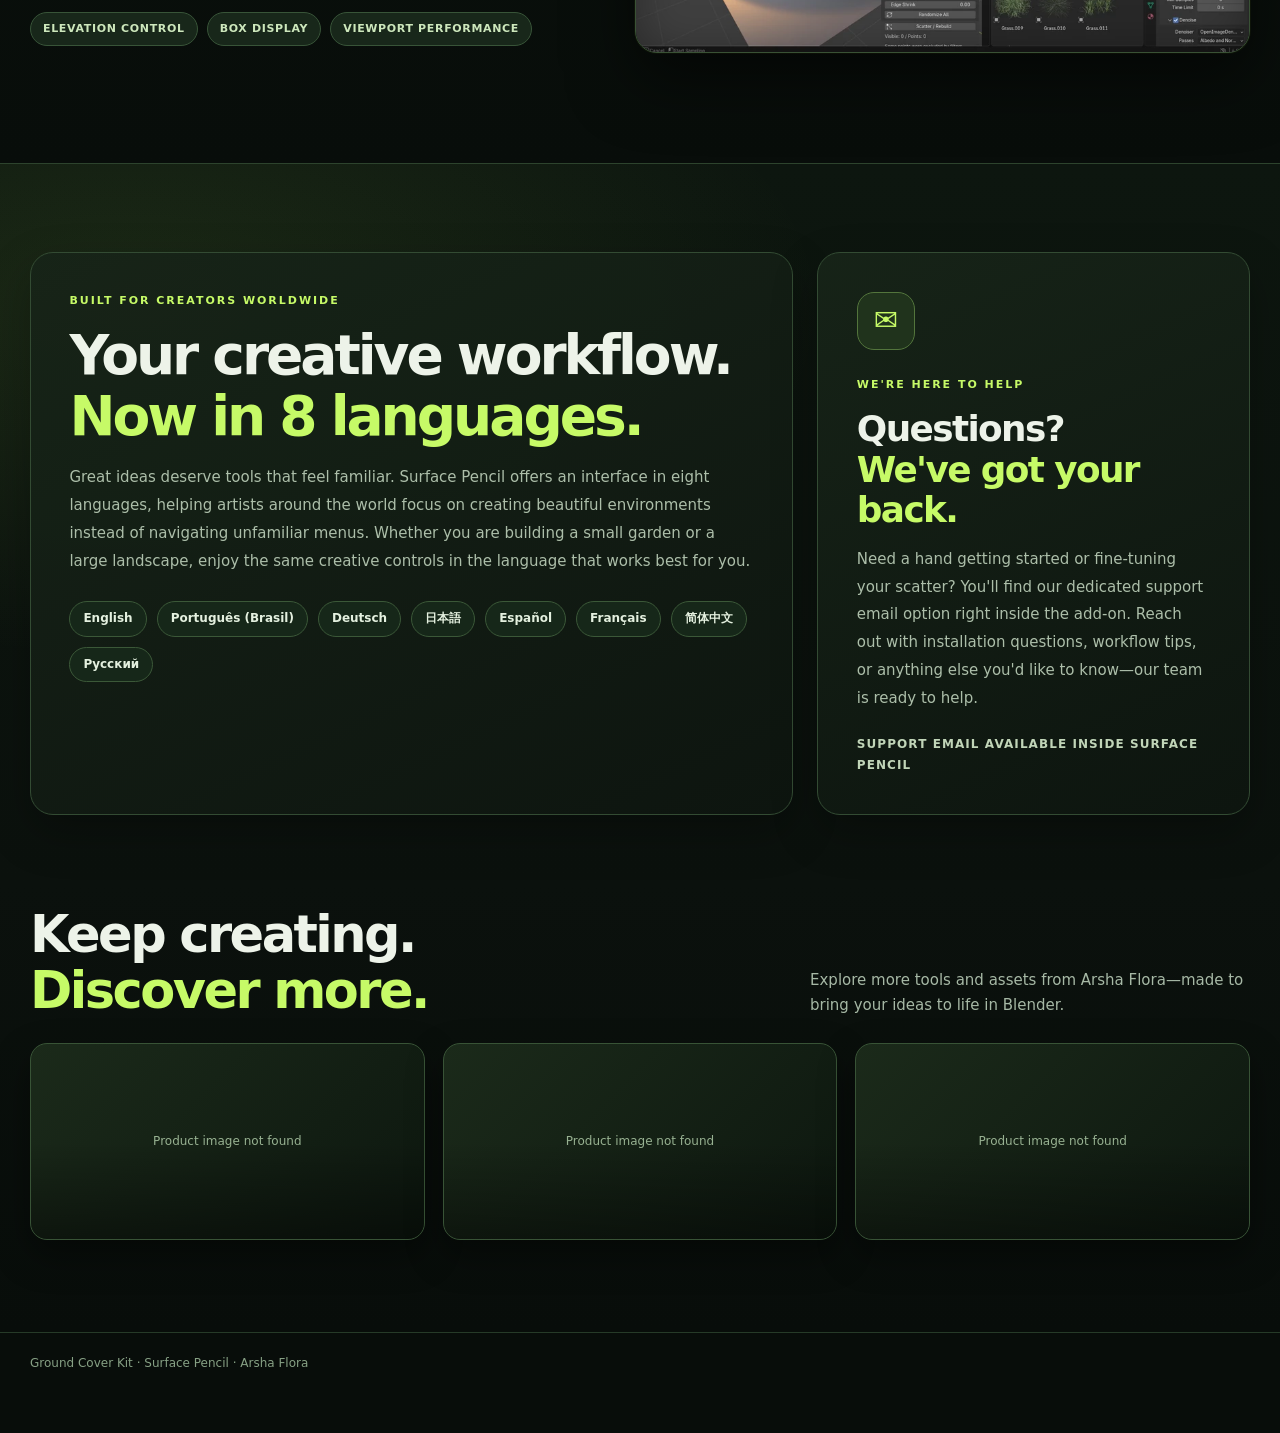
==== commit 513ed32e: "." ====
--- a/index.html
+++ b/index.html
@@ -3,9 +3,9 @@
 <head>
 <meta charset="UTF-8">
 <meta name="viewport" content="width=device-width,initial-scale=1">
+<meta name="responsive-embedded-sizing" content="allow-origins=*">
 <meta name="theme-color" content="#080d0a">
 <meta name="description" content="Ground Cover Kit: 253 ground cover models, 7 soil materials and Surface Pencil for Blender.">
-<meta name="responsive-embedded-sizing" content="allow-origins=*">
 <title>Ground Cover Kit — Arsha Flora</title>
 <style>
 :root{--bg:#080d0a;--panel:#111a13;--line:#293e2a;--text:#edf3e9;--muted:#a6b8a5;--accent:#c6fa67}
@@ -159,6 +159,105 @@
   .vegetation-showcase{padding:2px 0 57px}
   .vegetation-showcase .vegetation-intro{margin-bottom:20px}
   .collection-preview{border-radius:16px}
+}
+
+
+/* ====================================================
+   FINAL SECTION: LANGUAGES & BUILT-IN EMAIL SUPPORT
+   ==================================================== */
+.global-section{
+  position:relative;
+  padding:88px 0 68px;
+  border-top:1px solid #2d432d;
+  background:
+    radial-gradient(ellipse at 10% 20%,rgba(157,219,83,.10),transparent 43%),
+    linear-gradient(180deg,#0d160f,#0b110d);
+}
+.global-grid{display:grid;grid-template-columns:minmax(0,1.5fr) minmax(250px,.85fr);gap:24px;align-items:stretch}
+.global-copy,.help-copy{
+  border:1px solid #334b33;border-radius:23px;
+  background:linear-gradient(155deg,rgba(23,36,24,.94),rgba(13,21,15,.94));
+  padding:clamp(22px,3vw,42px);min-width:0;
+  box-shadow:0 18px 45px #0004;
+}
+.global-eyebrow{font-size:11px;letter-spacing:.18em;text-transform:uppercase;color:var(--accent);font-weight:800;margin:0 0 15px}
+.global-copy h2{font-size:clamp(32px,4.3vw,56px);line-height:1.1;letter-spacing:-.055em;margin:0 0 18px}
+.global-copy h2 em{color:var(--accent);font-style:normal}
+.global-copy p,.help-copy p{max-width:720px;color:#acbea9;line-height:1.85;font-size:15px}
+.language-list{display:flex;flex-wrap:wrap;gap:10px;margin-top:26px}
+.language-chip{
+  display:inline-flex;align-items:center;padding:8px 13px;line-height:1.45;
+  background:#162719;border:1px solid #3b5838;color:#e4f0df;
+  border-radius:999px;font-size:12px;font-weight:650;white-space:nowrap;
+}
+.help-copy{display:flex;flex-direction:column;justify-content:center}
+.help-icon{
+  width:58px;height:58px;border:1px solid #53753c;border-radius:17px;
+  display:grid;place-items:center;background:#20331c;color:var(--accent);
+  font-size:29px;line-height:1;margin-bottom:26px;
+}
+.help-copy h3{font-size:clamp(26px,2.8vw,36px);line-height:1.13;letter-spacing:-.045em;margin:0 0 15px}
+.help-copy strong{color:var(--accent)}
+.help-note{
+  color:#c1d5b8;font-size:12px;letter-spacing:.09em;text-transform:uppercase;
+  margin-top:22px;font-weight:800;
+}
+
+/* ====================================================
+   RELATED PRODUCTS: THREE WIDE 2:1 THUMBNAILS
+   No API requests: assets/1.*, assets/2.*, assets/3.*
+   ==================================================== */
+.other-products{padding:24px 0 92px;background:linear-gradient(180deg,#0b110d,#080d0a)}
+.other-heading{display:flex;gap:22px;align-items:end;justify-content:space-between;margin-bottom:24px}
+.other-heading h2{font-size:clamp(31px,4.6vw,51px);line-height:1.1;letter-spacing:-.05em}
+.other-heading h2 em{font-style:normal;color:var(--accent)}
+.other-heading p{color:var(--muted);max-width:440px;line-height:1.7}
+.other-grid{display:grid;grid-template-columns:repeat(3,minmax(0,1fr));gap:18px}
+.other-card{
+  display:block;aspect-ratio:2/1;position:relative;overflow:hidden;
+  border:1px solid #385336;border-radius:17px;
+  background:linear-gradient(135deg,#1b2a1a,#0d170f);
+  box-shadow:0 15px 36px #0006;
+  isolation:isolate;
+  transition:transform .25s ease,border-color .25s ease,box-shadow .25s ease;
+}
+.other-card img{display:block;width:100%;height:100%;object-fit:cover}
+.other-card::after{
+  content:'';position:absolute;inset:0;pointer-events:none;
+  background:linear-gradient(180deg,transparent 50%,#0006 100%);
+}
+.other-card .other-arrow{
+  position:absolute;right:12px;bottom:12px;z-index:2;
+  width:32px;height:32px;display:grid;place-items:center;
+  color:#0b1308;background:var(--accent);border-radius:50%;font-weight:900;font-size:18px;
+  opacity:0;transform:translateY(5px);transition:opacity .2s,transform .2s;
+}
+.other-card:not(.link-unset):hover,
+.other-card:not(.link-unset):focus-visible{
+  transform:translateY(-5px);border-color:var(--accent);
+  box-shadow:0 18px 45px #0009,0 0 25px #b9f86b16;outline:none;
+}
+.other-card:not(.link-unset):hover .other-arrow,
+.other-card:not(.link-unset):focus-visible .other-arrow{opacity:1;transform:translateY(0)}
+.other-card.link-unset{cursor:default}
+.other-card.image-missing::before{
+  content:'Product image not found';position:absolute;inset:0;display:grid;place-items:center;
+  font-size:12px;color:#98b292;text-align:center;padding:8px;
+}
+@media(max-width:820px){
+  .global-grid{grid-template-columns:1fr}
+  .other-heading{display:block}
+  .other-heading p{margin-top:13px}
+}
+@media(max-width:640px){
+  .global-section{padding:54px 0 42px}
+  .global-copy,.help-copy{padding:22px;border-radius:17px}
+  .language-list{gap:8px;margin-top:20px}
+  .language-chip{padding:7px 10px;font-size:11px}
+  .other-products{padding:18px 0 55px}
+  .other-grid{gap:8px}
+  .other-card{border-radius:9px}
+  .other-card .other-arrow{width:22px;height:22px;font-size:12px;right:5px;bottom:5px}
 }
 
 </style>
@@ -285,6 +384,59 @@
           <div class="feature-error" role="status">Preview unavailable.<br>Check assets/video/video6.webp</div>
         </div>
       </article>
+    </div>
+  </div>
+</section>
+
+
+<!-- LANGUAGE OPTIONS & HELP: END OF PRODUCT SHOWCASE -->
+<section class="global-section" id="languages-and-support" aria-label="Languages and support">
+  <div class="wrap global-grid">
+    <div class="global-copy">
+      <div class="global-eyebrow">BUILT FOR CREATORS WORLDWIDE</div>
+      <h2>Your creative workflow.<br><em>Now in 8 languages.</em></h2>
+      <p>Great ideas deserve tools that feel familiar. Surface Pencil offers an interface in eight languages, helping artists around the world focus on creating beautiful environments instead of navigating unfamiliar menus. Whether you are building a small garden or a large landscape, enjoy the same creative controls in the language that works best for you.</p>
+      <div class="language-list" aria-label="Available interface languages">
+        <span class="language-chip">English</span>
+        <span class="language-chip">Português (Brasil)</span>
+        <span class="language-chip">Deutsch</span>
+        <span class="language-chip">日本語</span>
+        <span class="language-chip">Español</span>
+        <span class="language-chip">Français</span>
+        <span class="language-chip">简体中文</span>
+        <span class="language-chip">Русский</span>
+      </div>
+    </div>
+    <aside class="help-copy" aria-label="Product support">
+      <div class="help-icon" aria-hidden="true">✉</div>
+      <div class="global-eyebrow">WE'RE HERE TO HELP</div>
+      <h3>Questions?<br><strong>We've got your back.</strong></h3>
+      <p>Need a hand getting started or fine-tuning your scatter? You'll find our dedicated support email option right inside the add-on. Reach out with installation questions, workflow tips, or anything else you'd like to know—our team is ready to help.</p>
+      <div class="help-note">Support email available inside Surface Pencil</div>
+    </aside>
+  </div>
+</section>
+
+<!-- RELATED PRODUCTS: Images at assets/1.*, assets/2.*, assets/3.* -->
+<section class="other-products" id="more-arsha-products" aria-label="More products from Arsha Flora">
+  <div class="wrap">
+    <div class="other-heading">
+      <h2>Keep creating.<br><em>Discover more.</em></h2>
+      <p>Explore more tools and assets from Arsha Flora—made to bring your ideas to life in Blender.</p>
+    </div>
+    <div class="other-grid">
+      <a class="other-card" data-product-id="1" aria-label="Explore Arsha Flora product 1">
+        <img data-product-image="1" alt="Arsha Flora product 1" loading="lazy" decoding="async">
+        <span class="other-arrow" aria-hidden="true">↗</span>
+      </a>
+      <a class="other-card" data-product-id="2" aria-label="Explore Arsha Flora product 2">
+        <img data-product-image="2" alt="Arsha Flora product 2" loading="lazy" decoding="async">
+        <span class="other-arrow" aria-hidden="true">↗</span>
+      </a>
+      <a class="other-card" data-product-id="3" aria-label="Explore Arsha Flora product 3">
+        <img data-product-image="3" alt="Arsha Flora product 3" loading="lazy" decoding="async">
+        <span class="other-arrow" aria-hidden="true">↗</span>
+      </a>
     </div>
   </div>
 </section>
@@ -439,5 +591,47 @@
 }}
 async function initRenders(){const list=document.getElementById('render-list');list.replaceChildren();let count=0;for(const path of SETTINGS.renderFolders){const folder=path.split('/').pop();try{const files=await imagesOf(path);if(!files.length)continue;const card=createRenderCard(folder);list.append(card.card);count++;void runCollection(card,files).catch(e=>showError(card.card,e));}catch(e){const d=el('div','error',`Couldn't load ${path}: ${e.message}`);list.append(d);}}if(!count&&!list.children.length)showError(list,new Error('No render folders found.'));}
 void initTrains();void initRenders();
+
+/* ====================================================
+   RELATED PRODUCT LINKS — EDIT ONLY THE THREE VALUES BELOW
+   Paste the actual URL of each Superhive product here.
+   Card 1 uses assets/1.webp (or .png / .jpg / .jpeg), etc.
+   ==================================================== */
+const RELATED_PRODUCT_URLS = {
+  1: 'https://superhivemarket.com/products/indoor-plant-kit',
+  2: 'https://superhivemarket.com/products/arsha-flora-mangrove-pack', 
+  3: 'https://superhivemarket.com/products/mesh-optimizer'  
+};
+
+// Static thumbnails; no GitHub API and no extra manifest needed.
+const RELATED_IMAGE_EXTENSIONS = ['webp','png','jpg','jpeg'];
+for(const img of document.querySelectorAll('[data-product-image]')){
+  const id=img.dataset.productImage;
+  let extIndex=0;
+  const parent=img.closest('.other-card');
+  img.onerror=()=>{
+    extIndex++;
+    if(extIndex<RELATED_IMAGE_EXTENSIONS.length){
+      img.src=`assets/${id}.${RELATED_IMAGE_EXTENSIONS[extIndex]}`;
+    }else{
+      parent.classList.add('image-missing');
+      img.style.visibility='hidden';
+    }
+  };
+  img.src=`assets/${id}.${RELATED_IMAGE_EXTENSIONS[extIndex]}`;
+}
+for(const card of document.querySelectorAll('[data-product-id]')){
+  const url=(RELATED_PRODUCT_URLS[card.dataset.productId]||'').trim();
+  if(/^https?:\/\//i.test(url)){
+    card.href=url;
+    card.target='_blank';
+    card.rel='noopener noreferrer';
+  }else{
+    card.classList.add('link-unset');
+    card.removeAttribute('href');
+    card.setAttribute('aria-disabled','true');
+  }
+}
+
 </script>
 </body></html>
